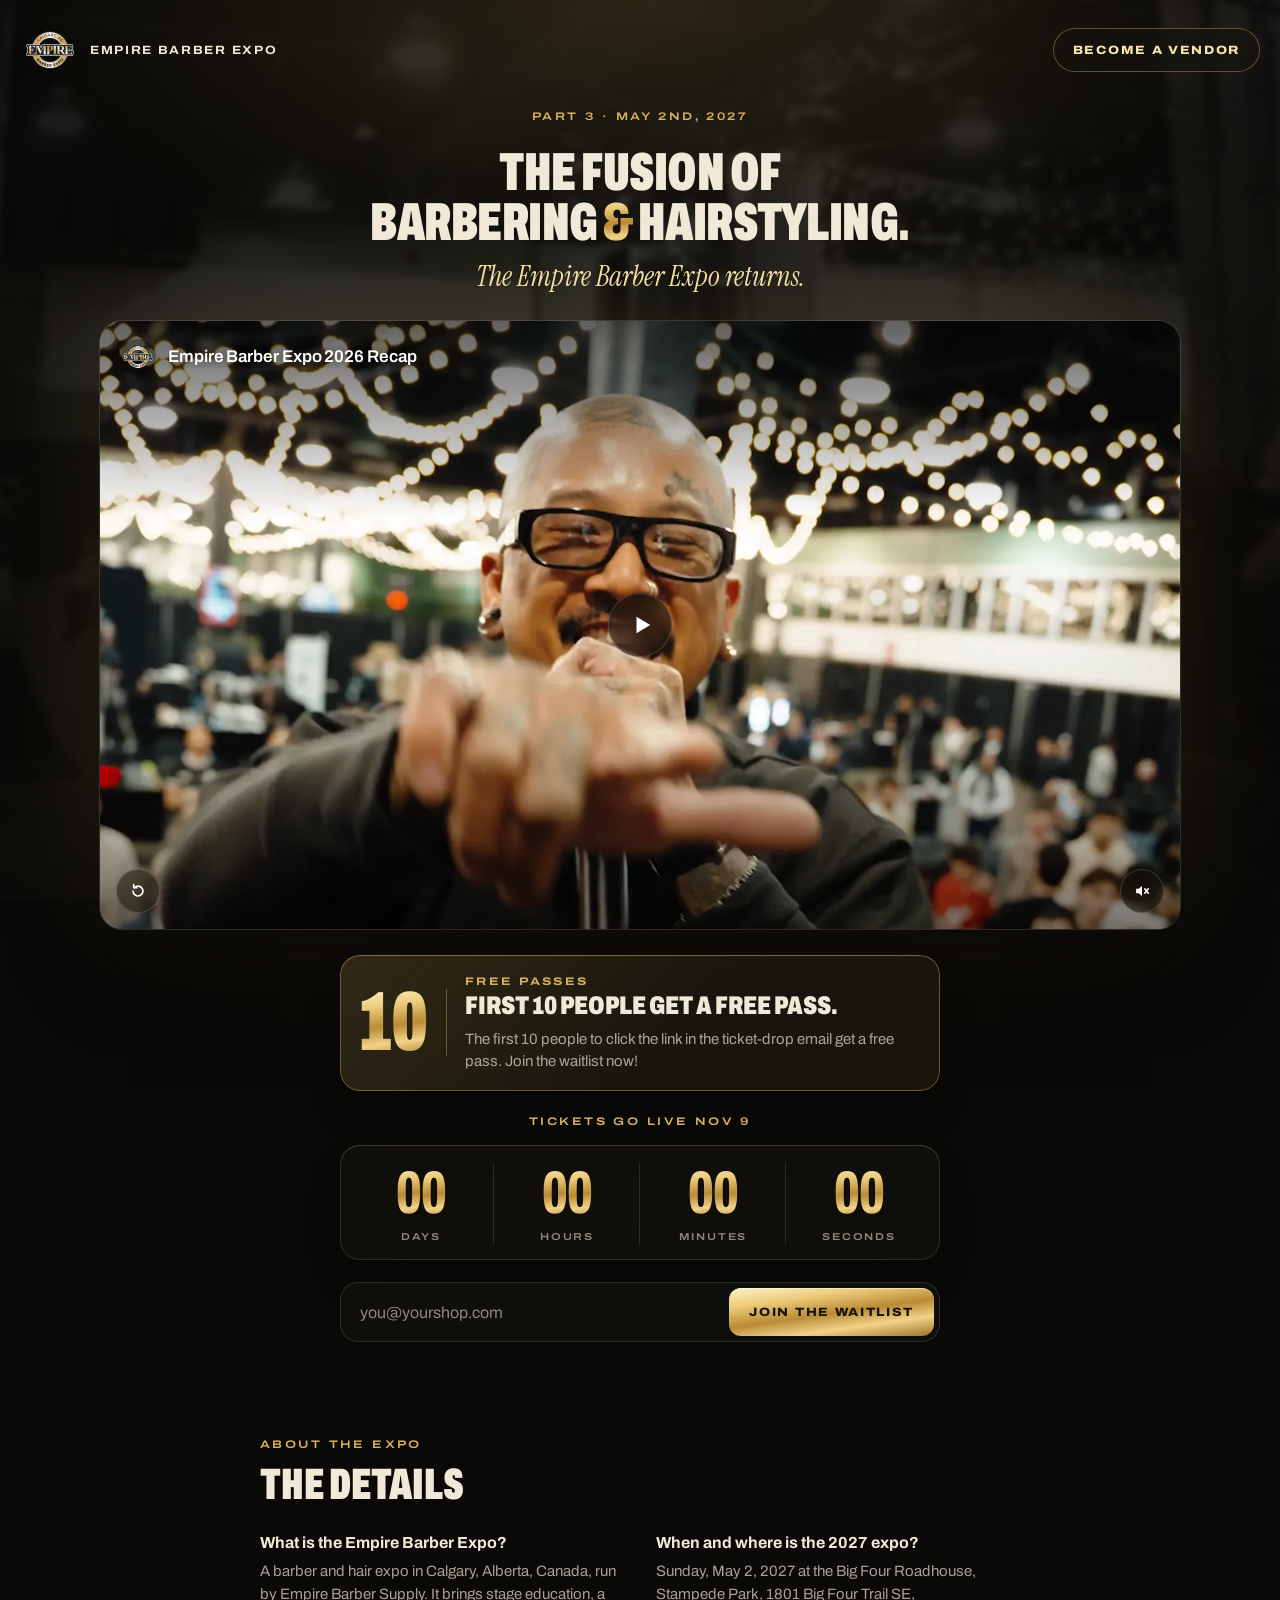
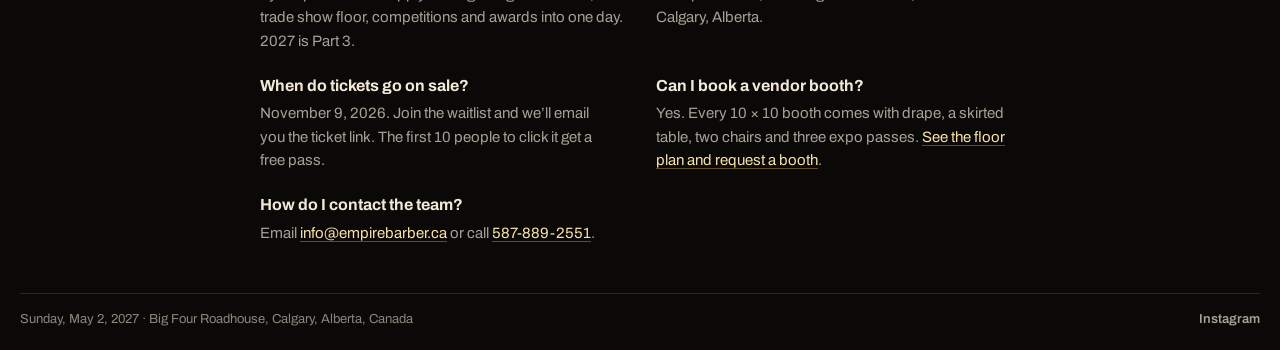
==== index.html @ 12ac71d8 "SEO: name Canada, barber and hair expo in titles, copy and schema Co-Authored-By: Claude Opus 5.5 <n" ====
<!doctype html>
<html lang="en">
<head>
  <meta charset="utf-8">
  <meta name="viewport" content="width=device-width, initial-scale=1, viewport-fit=cover">
  <title>Empire Barber Expo 2027 · Barber &amp; Hair Expo in Calgary, Canada · May 2</title>
  <meta name="description" content="A barber and hair expo in Calgary, Alberta, Canada. Part 3: The Fusion of Barbering &amp; Hairstyling. May 2, 2027 at the Big Four Roadhouse. Tickets go live Nov 9.">
  <link rel="canonical" href="https://barberexpo.ca/">
  <meta name="theme-color" content="#0a0907">
  <meta property="og:type" content="website">
  <meta property="og:site_name" content="Empire Barber Expo">
  <meta property="og:locale" content="en_CA">
  <meta property="og:url" content="https://barberexpo.ca/">
  <meta property="og:title" content="Empire Barber Expo 2027 · Calgary, Canada · Join the Waitlist">
  <meta property="og:description" content="Part 3: The Fusion of Barbering &amp; Hairstyling. May 2nd, 2027. Big Four Roadhouse, Calgary. Tickets go live Nov 9.">
  <meta property="og:image" content="https://barberexpo.ca/assets/img/share/og-expo-2027.jpg">
  <meta property="og:image:width" content="1200">
  <meta property="og:image:height" content="630">
  <meta property="og:image:alt" content="The crowd at the Empire Barber Expo 2026 in Calgary">
  <meta name="twitter:card" content="summary_large_image">
  <link rel="icon" href="favicon.ico" sizes="48x48">
  <link rel="icon" href="assets/logos/empire-badge.webp" type="image/webp">
  <link rel="apple-touch-icon" href="assets/logos/apple-touch-icon.png">

  <script type="application/ld+json">
  {
    "@context": "https://schema.org",
    "@graph": [
      {
        "@type": "Organization",
        "@id": "https://barberexpo.ca/#org",
        "name": "Empire Barber Expo",
        "url": "https://barberexpo.ca/",
        "logo": "https://barberexpo.ca/assets/logos/apple-touch-icon.png",
        "email": "info@empirebarber.ca",
        "telephone": "+1-587-889-2551",
        "sameAs": [
          "https://www.instagram.com/empirebarberexpo/",
          "https://www.showpass.com/the-empire-barber-expo-2026/",
          "https://www.showpass.com/the-empire-barber-expo-2025"
        ],
        "parentOrganization": {
          "@type": "Organization",
          "name": "Empire Barber Supply",
          "url": "https://empirebarber.ca/"
        }
      },
      {
        "@type": "WebSite",
        "@id": "https://barberexpo.ca/#website",
        "name": "Empire Barber Expo",
        "url": "https://barberexpo.ca/",
        "inLanguage": "en-CA",
        "publisher": { "@id": "https://barberexpo.ca/#org" }
      },
      {
        "@type": "ExhibitionEvent",
        "@id": "https://barberexpo.ca/#expo-2027",
        "name": "Empire Barber Expo 2027",
        "alternateName": "Empire Barber Expo Part 3: The Fusion of Barbering & Hairstyling",
        "description": "Part 3 of the Empire Barber Expo, a barber and hair expo in Calgary, Alberta, Canada with stage education, a trade show floor, competitions and awards.",
        "keywords": "barber expo, hair expo, barber show, hair show, barber trade show, Calgary, Alberta, Canada",
        "url": "https://barberexpo.ca/",
        "startDate": "2027-05-02",
        "endDate": "2027-05-02",
        "eventStatus": "https://schema.org/EventScheduled",
        "eventAttendanceMode": "https://schema.org/OfflineEventAttendanceMode",
        "image": [
          "https://barberexpo.ca/assets/img/share/og-expo-2027.jpg",
          "https://barberexpo.ca/assets/img/hero-poster.webp"
        ],
        "location": {
          "@type": "Place",
          "name": "Big Four Roadhouse, Stampede Park",
          "address": {
            "@type": "PostalAddress",
            "streetAddress": "1801 Big Four Trail SE",
            "addressLocality": "Calgary",
            "addressRegion": "AB",
            "addressCountry": "CA"
          }
        },
        "audience": { "@type": "Audience", "audienceType": "Barbers and hairstylists" },
        "organizer": { "@id": "https://barberexpo.ca/#org" },
        "offers": {
          "@type": "Offer",
          "url": "https://barberexpo.ca/",
          "availability": "https://schema.org/PreOrder",
          "validFrom": "2026-11-09T00:00:00-07:00"
        }
      },
      {
        "@type": "FAQPage",
        "@id": "https://barberexpo.ca/#faq",
        "mainEntity": [
          {
            "@type": "Question",
            "name": "What is the Empire Barber Expo?",
            "acceptedAnswer": { "@type": "Answer", "text": "A barber and hair expo in Calgary, Alberta, Canada, run by Empire Barber Supply. It brings stage education, a trade show floor, competitions and awards into one day. 2027 is Part 3." }
          },
          {
            "@type": "Question",
            "name": "When and where is the 2027 expo?",
            "acceptedAnswer": { "@type": "Answer", "text": "Sunday, May 2, 2027 at the Big Four Roadhouse, Stampede Park, 1801 Big Four Trail SE, Calgary, Alberta." }
          },
          {
            "@type": "Question",
            "name": "When do tickets go on sale?",
            "acceptedAnswer": { "@type": "Answer", "text": "November 9, 2026. Join the waitlist and we'll email you the ticket link. The first 10 people to click it get a free pass." }
          },
          {
            "@type": "Question",
            "name": "Can I book a vendor booth?",
            "acceptedAnswer": { "@type": "Answer", "text": "Yes. Every 10 × 10 booth comes with drape, a skirted table, two chairs and three expo passes. See the floor plan and request a booth at barberexpo.ca/vendors." }
          },
          {
            "@type": "Question",
            "name": "How do I contact the team?",
            "acceptedAnswer": { "@type": "Answer", "text": "Email info@empirebarber.ca or call 587-889-2551." }
          }
        ]
      }
    ]
  }
  </script>

  <link rel="preconnect" href="https://fonts.googleapis.com">
  <link rel="preconnect" href="https://fonts.gstatic.com" crossorigin>
  <link href="https://fonts.googleapis.com/css2?family=Archivo:wdth,wght@62..125,100..900&family=Instrument+Serif:ital@0;1&display=swap" rel="stylesheet">
  <link rel="preload" as="image" href="assets/img/hero-poster.webp" fetchpriority="high">
  <link rel="stylesheet" href="assets/css/waitlist.css?v=19">
</head>
<body>
  <div class="backdrop" aria-hidden="true">
    <img src="assets/img/hero-poster.webp" alt="" width="1600" height="900" fetchpriority="high">
  </div>

  <div class="page">
    <header class="brand">
      <div class="brand-mark">
        <img src="assets/logos/empire-badge.webp" alt="" width="60" height="60">
        <span translate="no">Empire Barber Expo</span>
      </div>
      <a class="nav-pill" href="vendors/">Become a Vendor</a>
    </header>

    <main class="stage">
      <p class="eyebrow" style="--i:0">Part 3 · May 2nd, 2027</p>

      <h1 class="title title-fusion" style="--i:1">
        <span>The Fusion of</span>
        <span class="title-pair">Barbering <em class="gold">&amp;</em> Hairstyling.</span>
        <span class="title-kicker">The Empire Barber Expo returns.</span>
      </h1>

      <figure class="film" style="--i:2" data-film>
        <video class="film-video" muted loop playsinline preload="metadata" poster="assets/img/mc-point.webp"
          data-src="assets/video/expo-2026-recap.mp4" width="1280" height="720"
          aria-label="Empire Barber Expo 2026 recap. Tap to pause or play."></video>

        <!-- Only visible while paused, so people know a tap resumes it -->
        <span class="film-state" aria-hidden="true"><svg width="22" height="22" viewBox="0 0 12 12"><path d="M3 1.5l7.5 4.5L3 10.5z" fill="currentColor"/></svg></span>

        <figcaption class="film-title">
          <img src="assets/logos/empire-badge.webp" alt="" width="36" height="36">
          <span translate="no">Empire Barber Expo 2026 Recap</span>
        </figcaption>

        <button class="film-btn film-restart" type="button" data-film-restart aria-label="Restart video">
          <svg width="18" height="18" viewBox="0 0 20 20" aria-hidden="true"><path d="M4.5 10a5.5 5.5 0 1 0 1.7-3.98" fill="none" stroke="currentColor" stroke-width="1.8" stroke-linecap="round"/><path d="M5.2 2.8v3.6h3.6" fill="none" stroke="currentColor" stroke-width="1.8" stroke-linecap="round" stroke-linejoin="round"/></svg>
        </button>

        <button class="film-btn film-mute" type="button" data-film-mute aria-pressed="false" aria-label="Unmute video">
          <svg class="i-muted" width="18" height="18" viewBox="0 0 20 20" aria-hidden="true"><path d="M3.5 7.5h2.8L10 4.5v11l-3.7-3H3.5z" fill="currentColor"/><path d="M13 7.5l4 5M17 7.5l-4 5" stroke="currentColor" stroke-width="1.7" stroke-linecap="round"/></svg>
          <svg class="i-sound" width="18" height="18" viewBox="0 0 20 20" aria-hidden="true"><path d="M3.5 7.5h2.8L10 4.5v11l-3.7-3H3.5z" fill="currentColor"/><path d="M13 7a4 4 0 0 1 0 6M15.2 5a7 7 0 0 1 0 10" fill="none" stroke="currentColor" stroke-width="1.7" stroke-linecap="round"/></svg>
        </button>
      </figure>

      <aside class="perk" style="--i:3" aria-label="Free pass offer">
        <span class="perk-num gold" aria-hidden="true">10</span>
        <div class="perk-body">
          <p class="perk-kicker">Free passes</p>
          <p class="perk-title">First 10 people get a free pass.</p>
          <p class="perk-text">The first 10 people to click the link in the ticket-drop email get a free pass. Join the waitlist now!</p>
        </div>
      </aside>

      <p class="cd-caption" style="--i:4">Tickets go live Nov 9</p>

      <div class="countdown" style="--i:4" data-countdown role="timer" aria-label="Countdown to the ticket drop on November 9">
        <div class="cd-unit"><span class="cd-num" data-unit="d"></span><span class="cd-label">Days</span></div>
        <div class="cd-unit"><span class="cd-num" data-unit="h"></span><span class="cd-label">Hours</span></div>
        <div class="cd-unit"><span class="cd-num" data-unit="m"></span><span class="cd-label">Minutes</span></div>
        <div class="cd-unit"><span class="cd-num" data-unit="s"></span><span class="cd-label">Seconds</span></div>
      </div>

      <div class="signup" style="--i:5" data-signup>
        <form class="field" data-form novalidate>
          <label class="sr-only" for="email">Email address</label>
          <input id="email" name="email" type="email" inputmode="email" autocomplete="email" spellcheck="false" placeholder="you@yourshop.com" required aria-describedby="form-status">
          <!-- Spam trap: hidden from people, filled in by bots -->
          <input class="trap" type="text" name="_gotcha" tabindex="-1" autocomplete="off" aria-hidden="true">
          <button class="submit" type="submit">
            <span class="submit-label">Join the Waitlist</span>
          </button>
        </form>

        <div class="done" data-done hidden>
          <span class="done-mark" aria-hidden="true">
            <svg width="18" height="18" viewBox="0 0 18 18"><path d="M4 9.5l3.2 3L14 5.5" fill="none" stroke="currentColor" stroke-width="2" stroke-linecap="round" stroke-linejoin="round"/></svg>
          </span>
          <p><strong>You’re on the list.</strong> Watch your inbox for the ticket drop.</p>
        </div>

        <p class="status" id="form-status" data-status aria-live="polite"></p>
      </div>
    </main>

    <section class="about" aria-labelledby="about-title">
      <p class="eyebrow">About the expo</p>
      <h2 class="about-title" id="about-title">The details</h2>
      <dl class="faq">
        <div>
          <dt>What is the Empire Barber Expo?</dt>
          <dd>A barber and hair expo in Calgary, Alberta, Canada, run by Empire Barber Supply. It brings stage education, a trade show floor, competitions and awards into one day. 2027 is Part 3.</dd>
        </div>
        <div>
          <dt>When and where is the 2027 expo?</dt>
          <dd><time datetime="2027-05-02">Sunday, May 2, 2027</time> at the Big Four Roadhouse, Stampede Park, 1801 Big Four Trail SE, Calgary, Alberta.</dd>
        </div>
        <div>
          <dt>When do tickets go on sale?</dt>
          <dd><time datetime="2026-11-09">November 9, 2026</time>. Join the waitlist and we’ll email you the ticket link. The first 10 people to click it get a free pass.</dd>
        </div>
        <div>
          <dt>Can I book a vendor booth?</dt>
          <dd>Yes. Every 10 × 10 booth comes with drape, a skirted table, two chairs and three expo passes. <a href="vendors/">See the floor plan and request a booth</a>.</dd>
        </div>
        <div>
          <dt>How do I contact the team?</dt>
          <dd>Email <a href="mailto:info@empirebarber.ca">info@empirebarber.ca</a> or call <a href="tel:+15878892551">587-889-2551</a>.</dd>
        </div>
      </dl>
    </section>

    <footer class="foot">
      <p><time datetime="2027-05-02">Sunday, May 2, 2027</time> · Big Four Roadhouse, Calgary, Alberta, Canada</p>
      <nav aria-label="More">
        <a href="https://www.instagram.com/empirebarberexpo/" target="_blank" rel="noopener">Instagram</a>
      </nav>
    </footer>
  </div>

  <!-- Vendor prompt: shown once, a few seconds after the page opens -->
  <div class="vpop" data-vpop hidden>
    <div class="vpop-card" role="dialog" aria-modal="true" aria-labelledby="vpop-title">
      <button class="vpop-x" type="button" data-vpop-close aria-label="Close">
        <svg width="16" height="16" viewBox="0 0 16 16" aria-hidden="true"><path d="M4 4l8 8M12 4l-8 8" stroke="currentColor" stroke-width="1.8" stroke-linecap="round"/></svg>
      </button>
      <p class="perk-kicker">Vendors &amp; brands</p>
      <p class="vpop-title" id="vpop-title">Are you a <span class="gold">vendor?</span></p>
      <p class="vpop-text">Get your brand in front of barbers and stylists on May 2nd. See the floor plan and request a booth.</p>
      <div class="vpop-actions">
        <a class="submit vpop-go" href="vendors/">Become a Vendor</a>
        <button class="vpop-skip" type="button" data-vpop-close>Not a vendor</button>
      </div>
    </div>
  </div>

  <script src="assets/js/waitlist.js?v=9" defer></script>
</body>
</html>
---- assets/css/waitlist.css ----
/* =========================================================
   Empire Barber Expo 2027 · Waitlist
   One quiet screen: still stage photo, one material card,
   one action. Same ink + gold as the main page.
   ========================================================= */

:root {
  color-scheme: dark;

  --ink: #0a0907;
  --bone: #f1e9d8;
  --mute: rgba(241, 233, 216, 0.68);
  --faint: rgba(241, 233, 216, 0.56);
  --line: rgba(241, 233, 216, 0.14);
  --line-gold: rgba(217, 178, 94, 0.4);
  --gold: #d9b25e;
  --gold-hi: #f8e3a8;
  --gold-metal: linear-gradient(172deg, #fff2c9 0%, #eccb7a 26%, #b98b35 52%, #f1d389 74%, #9a7228 100%);
  --material: rgba(22, 19, 14, 0.58);
  --danger: #ff8a7a;

  --ease-out: cubic-bezier(0.23, 1, 0.32, 1);

  --sans: "Archivo", system-ui, -apple-system, "Segoe UI", sans-serif;
  --serif: "Instrument Serif", Georgia, "Times New Roman", serif;
}

*, *::before, *::after { box-sizing: border-box; }

html { background: var(--ink); -webkit-text-size-adjust: 100%; }

body {
  margin: 0;
  min-height: 100svh;
  background: var(--ink);
  color: var(--bone);
  font-family: var(--sans);
  font-size: 1rem;
  line-height: 1.5;
  -webkit-font-smoothing: antialiased;
}

[hidden] { display: none !important; } /* .field and .done set display, which would otherwise beat the hidden attribute */
img { display: block; max-width: 100%; height: auto; }
a { color: inherit; text-decoration: none; }
p, h1 { margin: 0; }
a, button { touch-action: manipulation; -webkit-tap-highlight-color: transparent; }
:focus-visible { outline: 2px solid var(--gold); outline-offset: 3px; }
::selection { background: var(--gold); color: var(--ink); }

.sr-only {
  position: absolute;
  width: 1px;
  height: 1px;
  margin: -1px;
  overflow: hidden;
  clip: rect(0 0 0 0);
  white-space: nowrap;
  border: 0;
}

/* ---------- Backdrop: a still, dimmed stage. No motion behind the content. ---------- */

/* z-index 0 (not -1): a negative layer would sit under body's own background and vanish */
.backdrop {
  position: fixed;
  inset: 0;
  z-index: 0;
  overflow: hidden;
}
.backdrop img {
  width: 100%;
  height: 100%;
  object-fit: cover;
  filter: blur(3px) saturate(0.7) brightness(0.38);
  transform: scale(1.06);
}
.backdrop::after {
  content: "";
  position: absolute;
  inset: 0;
  background:
    radial-gradient(ellipse 70% 45% at 50% 0%, rgba(217, 178, 94, 0.16), transparent 70%),
    radial-gradient(ellipse 90% 70% at 50% 55%, transparent 0%, rgba(10, 9, 7, 0.7) 75%),
    linear-gradient(180deg, rgba(10, 9, 7, 0.2), rgba(10, 9, 7, 0.85));
}

/* ---------- Page frame ---------- */

.page {
  position: relative;
  z-index: 1;
  min-height: 100svh;
  display: grid;
  grid-template-rows: auto 1fr auto;
  padding:
    max(20px, env(safe-area-inset-top))
    max(20px, env(safe-area-inset-right))
    max(20px, env(safe-area-inset-bottom))
    max(20px, env(safe-area-inset-left));
}

.brand-mark {
  display: inline-flex;
  align-items: center;
  gap: 10px;
  font-size: 0.75rem;
  font-weight: 700;
  font-stretch: 112%;
  letter-spacing: 0.14em;
  text-transform: uppercase;
}
.brand img { width: 60px; height: 60px; object-fit: contain; }
.brand {
  display: flex;
  align-items: center;
  justify-content: space-between;
  gap: 16px;
}

/* Header link to the other page: a quiet gold-edged pill */
.nav-pill {
  display: inline-flex;
  align-items: center;
  height: 44px;
  padding: 0 20px;
  border-radius: 999px;
  background: var(--material);
  -webkit-backdrop-filter: blur(20px) saturate(140%);
  backdrop-filter: blur(20px) saturate(140%);
  box-shadow: inset 0 0 0 1px var(--line-gold);
  color: var(--gold-hi);
  font-size: 0.75rem;
  font-weight: 800;
  font-stretch: 115%;
  letter-spacing: 0.14em;
  text-transform: uppercase;
  white-space: nowrap;
  transition: transform 160ms var(--ease-out), background-color 200ms ease, color 200ms ease;
}
.nav-pill:active { transform: scale(0.97); transition-duration: 80ms; }
@media (hover: hover) and (pointer: fine) {
  .nav-pill:hover { background: rgba(217, 178, 94, 0.16); color: #fff; }
}

/* ---------- Stage ---------- */

.stage {
  display: flex;
  flex-direction: column;
  align-items: center;
  justify-content: center;
  gap: 22px;
  width: 100%;
  max-width: 600px;
  margin: 0 auto;
  padding-block: 28px;
  text-align: center;
}

/* One entrance, once. Rises a few pixels and fades; nothing loops. */
.stage > * {
  animation: rise 700ms var(--ease-out) both;
  animation-delay: calc(var(--i, 0) * 70ms + 80ms);
}
@keyframes rise {
  from { opacity: 0; transform: translateY(10px); }
}

.eyebrow {
  font-size: 0.6875rem;
  font-weight: 600;
  font-stretch: 125%;
  letter-spacing: 0.22em; /* small caps want open tracking */
  text-transform: uppercase;
  color: var(--gold);
}

.title {
  display: flex;
  flex-direction: column;
  align-items: center;
  font-weight: 900;
  font-stretch: 62%;
  font-size: clamp(4.5rem, 19vw, 8.25rem);
  line-height: 0.86;       /* large type: tight leading */
  letter-spacing: -0.01em; /* and slightly negative tracking */
  text-transform: uppercase;
  text-wrap: balance;
}
.title em { font-style: normal; }
.gold {
  background: var(--gold-metal);
  -webkit-background-clip: text;
  background-clip: text;
  color: transparent;
}
/* Both lines share one size, set so "Barbering & Hairstyling." fits the column */
.title-fusion {
  font-size: clamp(1.5rem, 8.7vw, 3.35rem);
  line-height: 0.95;
}
.title-fusion .title-pair { white-space: nowrap; }
.title-fusion .title-kicker {
  margin-top: 0.5em;
  font-size: clamp(1.15rem, 4.6vw, 1.75rem);
}

/* Free-pass offer: the page's one loud call-out */
.perk {
  display: flex;
  align-items: center;
  gap: 18px;
  width: 100%;
  padding: 18px 20px;
  border-radius: 20px;
  text-align: left;
  background:
    linear-gradient(135deg, rgba(217, 178, 94, 0.16), rgba(217, 178, 94, 0.04) 60%),
    var(--material);
  -webkit-backdrop-filter: blur(20px) saturate(140%);
  backdrop-filter: blur(20px) saturate(140%);
  box-shadow: inset 0 1px 0 rgba(255, 240, 200, 0.12), inset 0 0 0 1px var(--line-gold), 0 20px 50px -24px rgba(0, 0, 0, 0.9);
}
.perk-num {
  flex: none;
  font-weight: 900;
  font-stretch: 62%;
  font-size: 5.25rem;
  line-height: 0.8;
  padding-right: 18px;
  border-right: 1px solid var(--line-gold);
}
.perk-kicker {
  font-size: 0.6875rem;
  font-weight: 700;
  font-stretch: 125%;
  letter-spacing: 0.22em;
  text-transform: uppercase;
  color: var(--gold);
}
.perk-title {
  margin-top: 4px;
  font-weight: 900;
  font-stretch: 75%;
  font-size: 1.6rem;
  line-height: 1.05;
  text-transform: uppercase;
  color: var(--bone);
  text-wrap: balance;
}
.perk-text {
  margin-top: 8px;
  font-size: 0.9375rem;
  line-height: 1.5;
  color: var(--mute);
  text-wrap: pretty;
}
@media (max-width: 480px) {
  .perk { gap: 14px; padding: 16px; }
  .perk-num { font-size: 3.9rem; padding-right: 14px; }
  .perk-title { font-size: 1.3rem; }
  .perk-text { font-size: 0.875rem; }
}
.cd-caption {
  font-size: 0.6875rem;
  font-weight: 600;
  font-stretch: 125%;
  letter-spacing: 0.22em;
  text-transform: uppercase;
  color: var(--gold);
  margin-bottom: -6px;
}

.title-kicker {
  margin-top: 0.1em;
  font-family: var(--serif);
  font-style: italic;
  font-weight: 400;
  font-stretch: 100%;
  font-size: 0.3em;
  line-height: 1.1;
  letter-spacing: 0;
  text-transform: none;
  color: var(--gold-hi);
}

.lede {
  max-width: 40ch;
  font-size: 1.0625rem;
  line-height: 1.55;
  color: var(--mute);
  text-wrap: pretty;
}

/* ---------- Countdown: a single material surface ---------- */

.countdown {
  display: grid;
  grid-template-columns: repeat(4, 1fr);
  width: 100%;
  padding: 18px 8px 16px;
  border-radius: 20px;
  background: var(--material);
  -webkit-backdrop-filter: blur(20px) saturate(140%);
  backdrop-filter: blur(20px) saturate(140%);
  box-shadow: inset 0 1px 0 rgba(255, 240, 200, 0.08), inset 0 0 0 1px var(--line), 0 20px 50px -24px rgba(0, 0, 0, 0.9);
}
.cd-unit {
  display: flex;
  flex-direction: column;
  align-items: center;
  gap: 6px;
  min-width: 0;
}
.cd-unit + .cd-unit { box-shadow: -1px 0 0 var(--line); }
.cd-num {
  display: flex;
  font-weight: 800;
  font-stretch: 62%;
  font-size: clamp(2.5rem, 10vw, 3.75rem);
  line-height: 1;
  letter-spacing: -0.01em;
  font-variant-numeric: tabular-nums;
}
.digit {
  position: relative;
  display: inline-block;
  overflow: hidden;
}
.digit > span {
  display: block;
  background: var(--gold-metal);
  -webkit-background-clip: text;
  background-clip: text;
  color: transparent;
}
.digit > span:not(:last-child) { position: absolute; inset: 0; }
.cd-label {
  font-size: 0.625rem;
  font-weight: 600;
  font-stretch: 120%;
  letter-spacing: 0.18em;
  text-transform: uppercase;
  color: var(--faint);
}

/* ---------- Sign-up ---------- */

.signup { width: 100%; }

.field {
  display: flex;
  gap: 6px;
  padding: 6px;
  border-radius: 18px;
  background: var(--material);
  -webkit-backdrop-filter: blur(20px) saturate(140%);
  backdrop-filter: blur(20px) saturate(140%);
  box-shadow: inset 0 0 0 1px var(--line);
  transition: box-shadow 200ms ease;
}
.field:focus-within { box-shadow: inset 0 0 0 1px var(--line-gold), 0 0 0 4px rgba(217, 178, 94, 0.12); }
.field.is-invalid { box-shadow: inset 0 0 0 1px rgba(255, 138, 122, 0.6); }

.field input[type="email"] {
  flex: 1;
  min-width: 0;
  height: 48px;
  padding: 0 14px;
  border: 0;
  border-radius: 12px;
  background: transparent;
  color: var(--bone);
  font: inherit;
  font-size: 1rem; /* 16px stops iOS from zooming on focus */
}
.field input[type="email"]::placeholder { color: var(--faint); }
.field input[type="email"]:focus { outline: none; } /* the field ring above replaces it */

.trap { position: absolute; left: -9999px; width: 1px; height: 1px; opacity: 0; }

.submit {
  flex: none;
  height: 48px;
  padding: 0 20px;
  border: 0;
  border-radius: 12px;
  background: var(--gold-metal);
  color: #1b1307;
  font: inherit;
  font-size: 0.75rem;
  font-weight: 800;
  font-stretch: 115%;
  letter-spacing: 0.14em;
  text-transform: uppercase;
  white-space: nowrap;
  cursor: pointer;
  box-shadow: inset 0 1px 0 rgba(255, 255, 255, 0.5);
  /* Press feedback is instant on pointer-down; release eases back */
  transition: transform 160ms var(--ease-out), filter 200ms ease, opacity 200ms ease;
}
.submit:active { transform: scale(0.97); transition-duration: 80ms; }
.submit:focus-visible { outline-offset: -4px; outline-color: #1b1307; }
.submit[aria-busy="true"] { opacity: 0.7; cursor: progress; }
@media (hover: hover) and (pointer: fine) {
  .submit:hover { filter: brightness(1.08); }
}

.done {
  display: flex;
  align-items: center;
  justify-content: center;
  gap: 12px;
  min-height: 60px;
  padding: 12px 18px;
  border-radius: 18px;
  background: var(--material);
  -webkit-backdrop-filter: blur(20px);
  backdrop-filter: blur(20px);
  box-shadow: inset 0 0 0 1px var(--line-gold);
  text-align: left;
  color: var(--mute);
  animation: materialize 420ms var(--ease-out) both;
}
.done strong { color: var(--bone); font-weight: 700; }
.done-mark {
  flex: none;
  display: grid;
  place-items: center;
  width: 30px;
  height: 30px;
  border-radius: 50%;
  background: var(--gold-metal);
  color: #1b1307;
}
@keyframes materialize {
  from { opacity: 0; transform: scale(0.97); filter: blur(4px); }
}

.status {
  min-height: 1.25em;
  margin-top: 8px;
  font-size: 0.875rem;
  color: var(--mute);
}
.status.is-error { color: var(--danger); }
.status a { color: var(--gold); text-decoration: underline; text-underline-offset: 3px; }

/* ---------- Recap film: the page's main asset ----------
   Wider than the text column. Plays the recap muted on a loop; a title
   sits top-left like a video player, restart bottom-left, sound bottom-right. */

.film {
  position: relative;
  width: min(1080px, calc(100vw - 40px), calc(70svh * 16 / 9));
  aspect-ratio: 16 / 9;
  max-width: none;
  margin: 6px 0 4px;
  overflow: hidden;
  border-radius: 22px;
  background: #000;
  box-shadow: 0 0 0 1px var(--line), 0 40px 100px -30px rgba(0, 0, 0, 0.95), 0 0 120px -40px rgba(217, 178, 94, 0.35);
}
.film-video {
  display: block;
  width: 100%;
  height: 100%;
  object-fit: cover;
  background: #000;
  cursor: pointer;
}
.film-video:focus { outline: none; }
.film:has(.film-video:focus-visible) { box-shadow: 0 0 0 2px var(--gold-hi), 0 40px 100px -30px rgba(0, 0, 0, 0.95); }

/* Soft scrims only where text and controls sit, top and bottom edges */
.film::before,
.film::after {
  content: "";
  position: absolute;
  left: 0;
  right: 0;
  height: 32%;
  pointer-events: none;
}
.film::before { top: 0; background: linear-gradient(180deg, rgba(0, 0, 0, 0.62), transparent); }
.film::after { bottom: 0; background: linear-gradient(0deg, rgba(0, 0, 0, 0.5), transparent); }

.film-title {
  position: absolute;
  top: 18px;
  left: 20px;
  right: 20px;
  z-index: 1;
  display: flex;
  align-items: center;
  gap: 12px;
  text-align: left;
  pointer-events: none;
}
.film-title img {
  flex: none;
  width: 36px;
  height: 36px;
  border-radius: 50%;
  object-fit: contain;
  background: rgba(0, 0, 0, 0.35);
}
.film-title span {
  min-width: 0;
  font-size: 1.0625rem;
  font-weight: 600;
  line-height: 1.25;
  letter-spacing: -0.005em;
  color: #fff;
  text-shadow: 0 1px 8px rgba(0, 0, 0, 0.55);
  overflow: hidden;
  text-overflow: ellipsis;
  white-space: nowrap;
}

.film-btn {
  position: absolute;
  bottom: 16px;
  z-index: 1;
  display: grid;
  place-items: center;
  width: 44px;
  height: 44px;
  padding: 0;
  border: 0;
  border-radius: 50%;
  color: #fff;
  background: rgba(20, 17, 12, 0.48);
  -webkit-backdrop-filter: blur(14px) saturate(140%);
  backdrop-filter: blur(14px) saturate(140%);
  box-shadow: inset 0 0 0 1px rgba(255, 255, 255, 0.16);
  cursor: pointer;
  transition: transform 160ms var(--ease-out), background-color 200ms ease;
}
.film-btn:active { transform: scale(0.92); transition-duration: 80ms; }
.film-btn:focus-visible { outline: 2px solid var(--gold-hi); outline-offset: 3px; }
@media (hover: hover) and (pointer: fine) {
  .film-btn:hover { background: rgba(20, 17, 12, 0.7); }
}
.film-restart { left: 16px; }
.film-mute { right: 16px; }
.film-mute .i-sound { display: none; }
.film-mute[aria-pressed="true"] .i-sound { display: block; }
.film-mute[aria-pressed="true"] .i-muted { display: none; }

.film-state {
  position: absolute;
  inset: 0;
  margin: auto;
  z-index: 1;
  display: grid;
  place-items: center;
  width: 64px;
  height: 64px;
  padding-left: 3px;
  border-radius: 50%;
  color: #fff;
  background: rgba(20, 17, 12, 0.5);
  -webkit-backdrop-filter: blur(14px);
  backdrop-filter: blur(14px);
  box-shadow: inset 0 0 0 1px rgba(255, 255, 255, 0.16);
  pointer-events: none;
  opacity: 0;
  transform: scale(0.9);
  transition: opacity 200ms ease, transform 260ms var(--ease-out);
}
.film.is-paused .film-state { opacity: 1; transform: none; }

/* ---------- About: the plain facts, below the fold ---------- */

.about {
  display: flex;
  flex-direction: column;
  gap: 12px;
  width: 100%;
  max-width: 760px;
  margin: 0 auto;
  padding-block: 40px 48px;
}
.about-title {
  margin: 0;
  font-weight: 900;
  font-stretch: 62%;
  font-size: clamp(2rem, 7vw, 2.75rem);
  line-height: 0.95;
  text-transform: uppercase;
}
.faq {
  display: grid;
  grid-template-columns: repeat(2, 1fr);
  gap: 22px 32px;
  margin: 14px 0 0;
}
.faq dt {
  font-weight: 700;
  font-size: 1rem;
  line-height: 1.35;
}
.faq dd {
  margin: 6px 0 0;
  font-size: 0.9375rem;
  line-height: 1.55;
  color: var(--mute);
  text-wrap: pretty;
}
.faq a {
  color: var(--gold-hi);
  text-decoration: underline;
  text-decoration-color: var(--line-gold);
  text-underline-offset: 3px;
}
@media (max-width: 640px) {
  .faq { grid-template-columns: 1fr; gap: 20px; }
}

/* ---------- Footer ---------- */

.foot {
  display: flex;
  flex-wrap: wrap;
  align-items: center;
  justify-content: space-between;
  gap: 10px 24px;
  padding-top: 16px;
  border-top: 1px solid var(--line);
  font-size: 0.8125rem;
  color: var(--faint);
}
.foot nav { display: flex; gap: 20px; }
.foot a {
  font-weight: 600;
  color: var(--mute);
  transition: color 200ms ease;
}
@media (hover: hover) and (pointer: fine) {
  .foot a:hover { color: var(--gold); }
}

/* ---------- Vendor prompt: one small card over a dimmed page ---------- */

.vpop {
  position: fixed;
  inset: 0;
  z-index: 10;
  display: grid;
  place-items: center;
  padding: 20px;
  background: rgba(10, 9, 7, 0.6);
  -webkit-backdrop-filter: blur(6px);
  backdrop-filter: blur(6px);
  animation: fade-in 260ms ease both;
}
.vpop-card {
  position: relative;
  width: 100%;
  max-width: 420px;
  padding: 28px 26px 24px;
  border-radius: 22px;
  text-align: center;
  background:
    linear-gradient(135deg, rgba(217, 178, 94, 0.16), rgba(217, 178, 94, 0.04) 60%),
    #16130e;
  box-shadow: inset 0 1px 0 rgba(255, 240, 200, 0.12), inset 0 0 0 1px var(--line-gold), 0 40px 100px -30px rgba(0, 0, 0, 0.95);
  animation: materialize 420ms var(--ease-out) both;
}
.vpop-title {
  margin-top: 8px;
  font-weight: 900;
  font-stretch: 62%;
  font-size: 3rem;
  line-height: 0.95;
  text-transform: uppercase;
}
.vpop-text { margin-top: 12px; font-size: 0.9375rem; color: var(--mute); text-wrap: pretty; }
.vpop-actions { display: flex; flex-direction: column; gap: 8px; margin-top: 20px; }
.vpop-go { display: grid; place-items: center; height: 52px; }
.vpop-skip {
  height: 44px;
  border: 0;
  background: none;
  color: var(--faint);
  font: inherit;
  font-size: 0.875rem;
  font-weight: 600;
  cursor: pointer;
}
.vpop-x {
  position: absolute;
  top: 12px;
  right: 12px;
  display: grid;
  place-items: center;
  width: 36px;
  height: 36px;
  border: 0;
  border-radius: 50%;
  background: rgba(241, 233, 216, 0.08);
  color: var(--mute);
  cursor: pointer;
}
@media (hover: hover) and (pointer: fine) {
  .vpop-skip:hover, .vpop-x:hover { color: var(--bone); }
}
@keyframes fade-in { from { opacity: 0; } }

/* ---------- Narrow screens ---------- */

@media (max-width: 480px) {
  /* Logo only, with the header pill opposite; the name stays for screen readers */
  .nav-pill { height: 40px; padding: 0 16px; font-size: 0.6875rem; }
  .brand-mark span {
    position: absolute;
    width: 1px; height: 1px;
    overflow: hidden;
    clip-path: inset(50%);
    white-space: nowrap;
  }
  .stage { gap: 22px; padding-block: 32px; }
  .film { border-radius: 16px; }
  .film-title { top: 12px; left: 12px; right: 12px; gap: 9px; }
  .film-title img { width: 28px; height: 28px; }
  .film-title span { font-size: 0.875rem; }
  .film-btn { bottom: 10px; width: 40px; height: 40px; }
  .film-restart { left: 10px; }
  .film-mute { right: 10px; }
  /* Stacked: flex: 1 would turn into a 0 basis on the column axis and squash
     the input to text height, so give it a fixed height and its own surface */
  .field { flex-direction: column; gap: 8px; padding: 8px; }
  .field input[type="email"] {
    flex: none;
    width: 100%;
    height: 54px;
    padding: 0 16px;
    background: rgba(241, 233, 216, 0.06);
    box-shadow: inset 0 0 0 1px var(--line);
    font-size: 1.0625rem;
  }
  .submit { width: 100%; height: 54px; font-size: 0.8125rem; }
  .cd-label { letter-spacing: 0.12em; }
  .foot { justify-content: center; text-align: center; }
}

/* ---------- Accessibility preferences ---------- */

@media (prefers-reduced-motion: reduce) {
  .stage > * { animation: fade 300ms ease both; animation-delay: 0ms; }
  .done { animation: fade 200ms ease both; }

  @keyframes fade { from { opacity: 0; } }
}

@media (prefers-reduced-transparency: reduce) {
  .countdown, .field, .done, .film-btn, .film-state {
    background: #17140f;
    -webkit-backdrop-filter: none;
    backdrop-filter: none;
  }
}

@media (prefers-contrast: more) {
  :root { --line: rgba(241, 233, 216, 0.5); --faint: rgba(241, 233, 216, 0.8); }
}
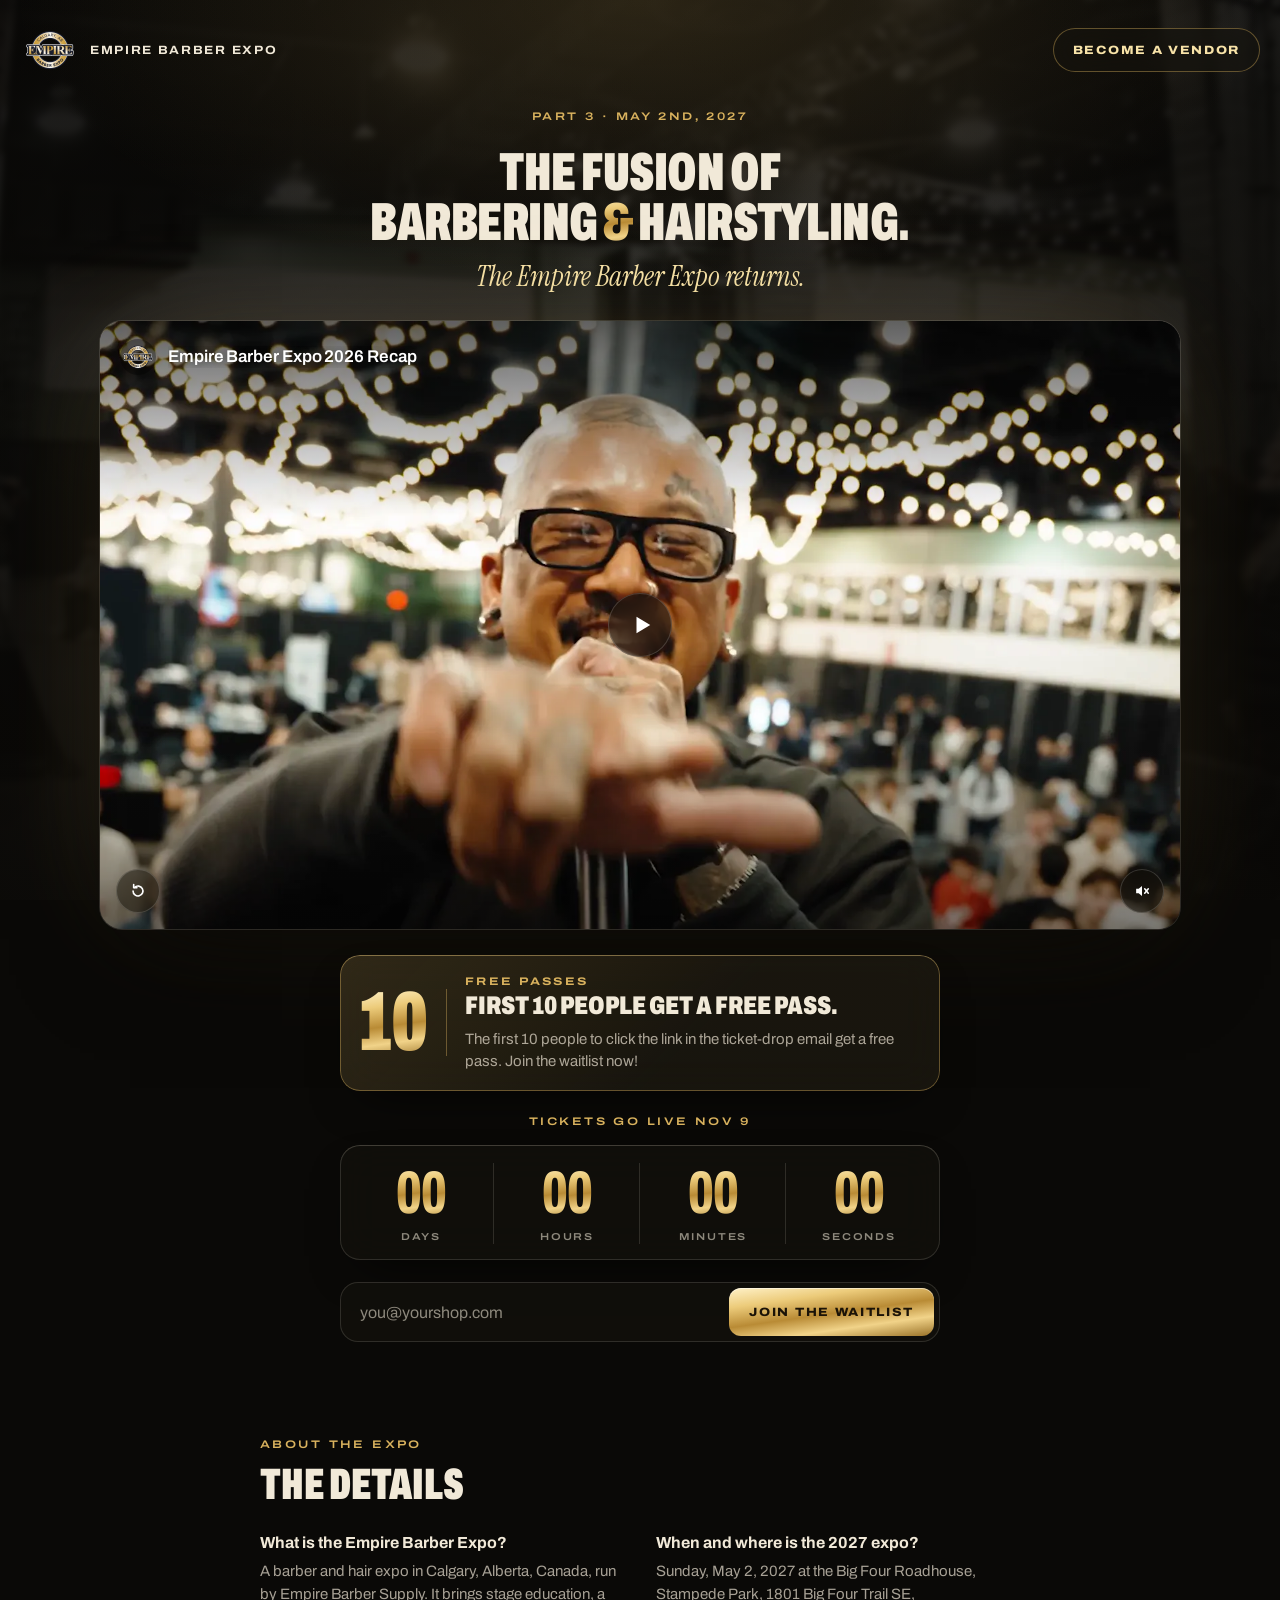
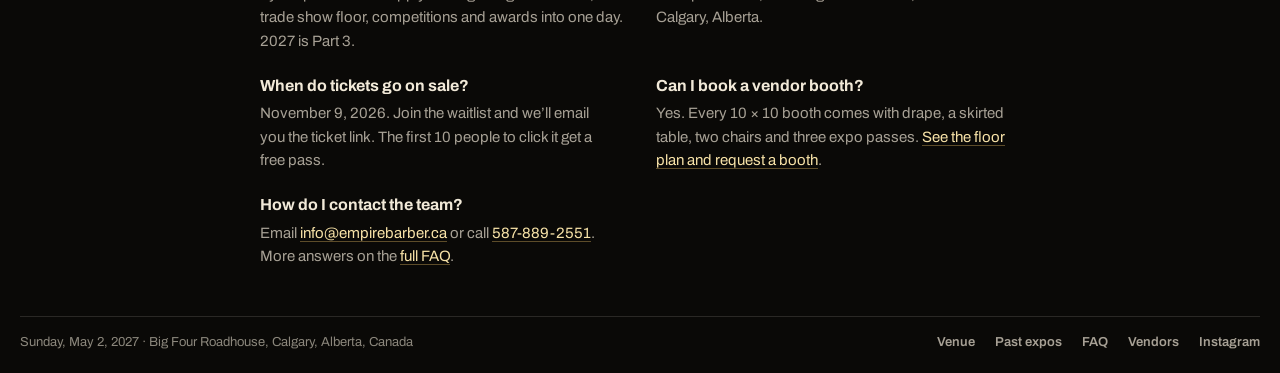
==== commit a9341069: "Add venue, past expos and FAQ pages; link from footers, sitemap and llms.txt Co-Authored-By: Claude " ====
--- a/index.html
+++ b/index.html
@@ -238,7 +238,7 @@
         </div>
         <div>
           <dt>How do I contact the team?</dt>
-          <dd>Email <a href="mailto:info@empirebarber.ca">info@empirebarber.ca</a> or call <a href="tel:+15878892551">587-889-2551</a>.</dd>
+          <dd>Email <a href="mailto:info@empirebarber.ca">info@empirebarber.ca</a> or call <a href="tel:+15878892551">587-889-2551</a>. More answers on the <a href="faq/">full FAQ</a>.</dd>
         </div>
       </dl>
     </section>
@@ -246,6 +246,10 @@
     <footer class="foot">
       <p><time datetime="2027-05-02">Sunday, May 2, 2027</time> · Big Four Roadhouse, Calgary, Alberta, Canada</p>
       <nav aria-label="More">
+        <a href="venue/">Venue</a>
+        <a href="past-expos/">Past expos</a>
+        <a href="faq/">FAQ</a>
+        <a href="vendors/">Vendors</a>
         <a href="https://www.instagram.com/empirebarberexpo/" target="_blank" rel="noopener">Instagram</a>
       </nav>
     </footer>
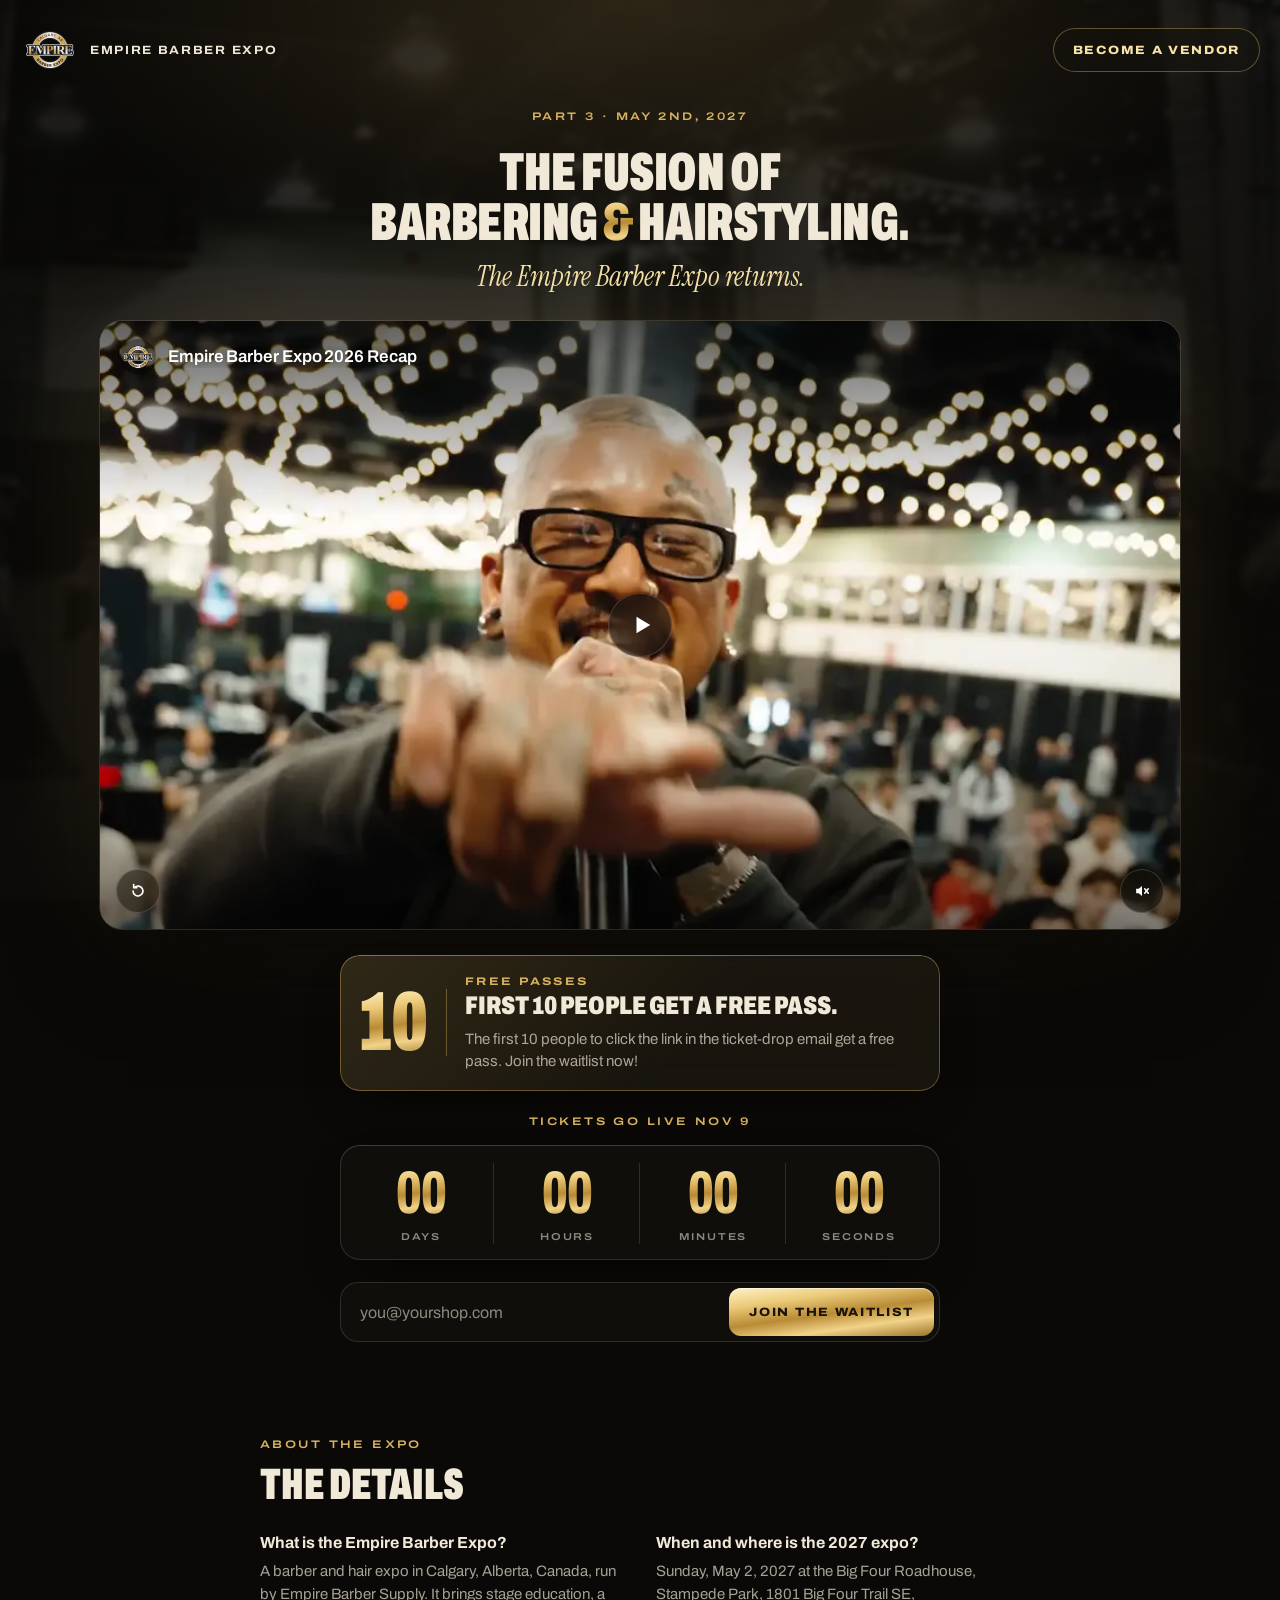
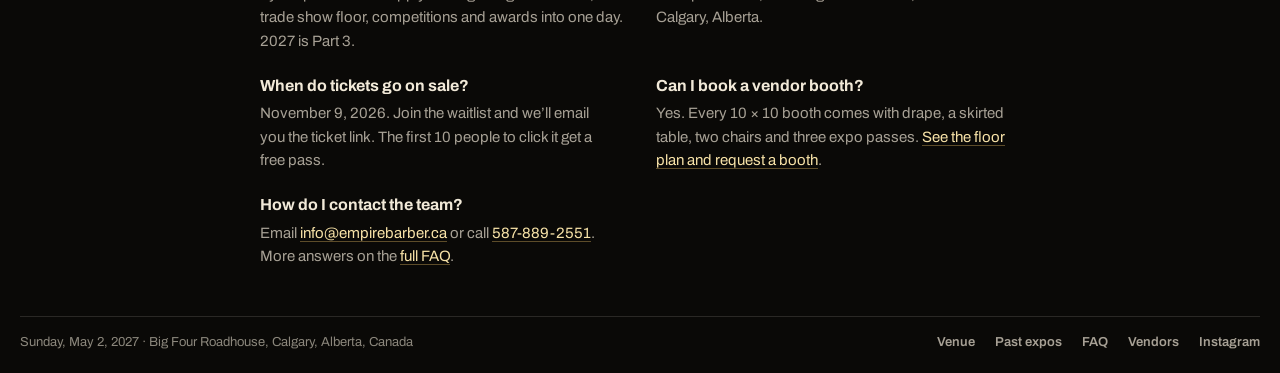
==== commit f7732aac: "Performance: non-blocking fonts, responsive hero and poster images, preload logo, defer reflow Co-Au" ====
--- a/index.html
+++ b/index.html
@@ -18,6 +18,9 @@
   <meta property="og:image:height" content="630">
   <meta property="og:image:alt" content="The crowd at the Empire Barber Expo 2026 in Calgary">
   <meta name="twitter:card" content="summary_large_image">
+  <meta name="twitter:title" content="Empire Barber Expo 2027 · Calgary, Canada · Join the Waitlist">
+  <meta name="twitter:description" content="Part 3: The Fusion of Barbering &amp; Hairstyling. May 2nd, 2027. Big Four Roadhouse, Calgary. Tickets go live Nov 9.">
+  <meta name="twitter:image" content="https://barberexpo.ca/assets/img/share/og-expo-2027.jpg">
   <link rel="icon" href="favicon.ico" sizes="48x48">
   <link rel="icon" href="assets/logos/empire-badge.webp" type="image/webp">
   <link rel="apple-touch-icon" href="assets/logos/apple-touch-icon.png">
@@ -90,6 +93,41 @@
         }
       },
       {
+        "@type": "ExhibitionEvent",
+        "@id": "https://barberexpo.ca/#expo-2026",
+        "name": "Empire Barber Expo 2026 (Part 2)",
+        "description": "Part 2 of the Empire Barber Expo, a barber and hair expo in Calgary, Alberta, Canada, with 45 vendors on the floor.",
+        "url": "https://barberexpo.ca/past-expos/",
+        "startDate": "2026-04-12",
+        "endDate": "2026-04-12",
+        "eventStatus": "https://schema.org/EventScheduled",
+        "eventAttendanceMode": "https://schema.org/OfflineEventAttendanceMode",
+        "image": "https://barberexpo.ca/assets/img/share/og-expo-2027.jpg",
+        "location": {
+          "@type": "Place",
+          "name": "Big Four Roadhouse, Stampede Park",
+          "address": { "@type": "PostalAddress", "streetAddress": "1801 Big Four Trail SE", "addressLocality": "Calgary", "addressRegion": "AB", "addressCountry": "CA" }
+        },
+        "organizer": { "@id": "https://barberexpo.ca/#org" }
+      },
+      {
+        "@type": "ExhibitionEvent",
+        "@id": "https://barberexpo.ca/#expo-2025",
+        "name": "Empire Barber Expo 2025",
+        "description": "The Empire Barber Expo in Calgary, Alberta, Canada, a barber and hair expo with education, a trade show and competitions.",
+        "url": "https://barberexpo.ca/past-expos/",
+        "startDate": "2025-04-13",
+        "endDate": "2025-04-13",
+        "eventStatus": "https://schema.org/EventScheduled",
+        "eventAttendanceMode": "https://schema.org/OfflineEventAttendanceMode",
+        "location": {
+          "@type": "Place",
+          "name": "Big Four Roadhouse, Stampede Park",
+          "address": { "@type": "PostalAddress", "streetAddress": "1801 Big Four Trail SE", "addressLocality": "Calgary", "addressRegion": "AB", "addressCountry": "CA" }
+        },
+        "organizer": { "@id": "https://barberexpo.ca/#org" }
+      },
+      {
         "@type": "FAQPage",
         "@id": "https://barberexpo.ca/#faq",
         "mainEntity": [
@@ -126,13 +164,15 @@
 
   <link rel="preconnect" href="https://fonts.googleapis.com">
   <link rel="preconnect" href="https://fonts.gstatic.com" crossorigin>
-  <link href="https://fonts.googleapis.com/css2?family=Archivo:wdth,wght@62..125,100..900&family=Instrument+Serif:ital@0;1&display=swap" rel="stylesheet">
-  <link rel="preload" as="image" href="assets/img/hero-poster.webp" fetchpriority="high">
+  <link rel="preload" as="style" href="https://fonts.googleapis.com/css2?family=Archivo:wdth,wght@62..125,100..900&family=Instrument+Serif:ital@0;1&display=swap" onload="this.onload=null;this.rel='stylesheet'">
+  <noscript><link rel="stylesheet" href="https://fonts.googleapis.com/css2?family=Archivo:wdth,wght@62..125,100..900&family=Instrument+Serif:ital@0;1&display=swap"></noscript>
+  <link rel="preload" as="image" href="assets/img/hero-poster-800.webp" imagesrcset="assets/img/hero-poster-800.webp 800w, assets/img/hero-poster.webp 1600w" imagesizes="100vw" fetchpriority="high">
+  <link rel="preload" as="image" href="assets/logos/empire-badge.webp">
   <link rel="stylesheet" href="assets/css/waitlist.css?v=19">
 </head>
 <body>
   <div class="backdrop" aria-hidden="true">
-    <img src="assets/img/hero-poster.webp" alt="" width="1600" height="900" fetchpriority="high">
+    <img src="assets/img/hero-poster-800.webp" srcset="assets/img/hero-poster-800.webp 800w, assets/img/hero-poster.webp 1600w" sizes="100vw" alt="" width="1600" height="900" fetchpriority="high">
   </div>
 
   <div class="page">
@@ -154,7 +194,7 @@
       </h1>
 
       <figure class="film" style="--i:2" data-film>
-        <video class="film-video" muted loop playsinline preload="metadata" poster="assets/img/mc-point.webp"
+        <video class="film-video" muted loop playsinline preload="metadata" poster="assets/img/mc-point-960.webp"
           data-src="assets/video/expo-2026-recap.mp4" width="1280" height="720"
           aria-label="Empire Barber Expo 2026 recap. Tap to pause or play."></video>
 
@@ -271,6 +311,6 @@
     </div>
   </div>
 
-  <script src="assets/js/waitlist.js?v=9" defer></script>
+  <script src="assets/js/waitlist.js?v=10" defer></script>
 </body>
 </html>
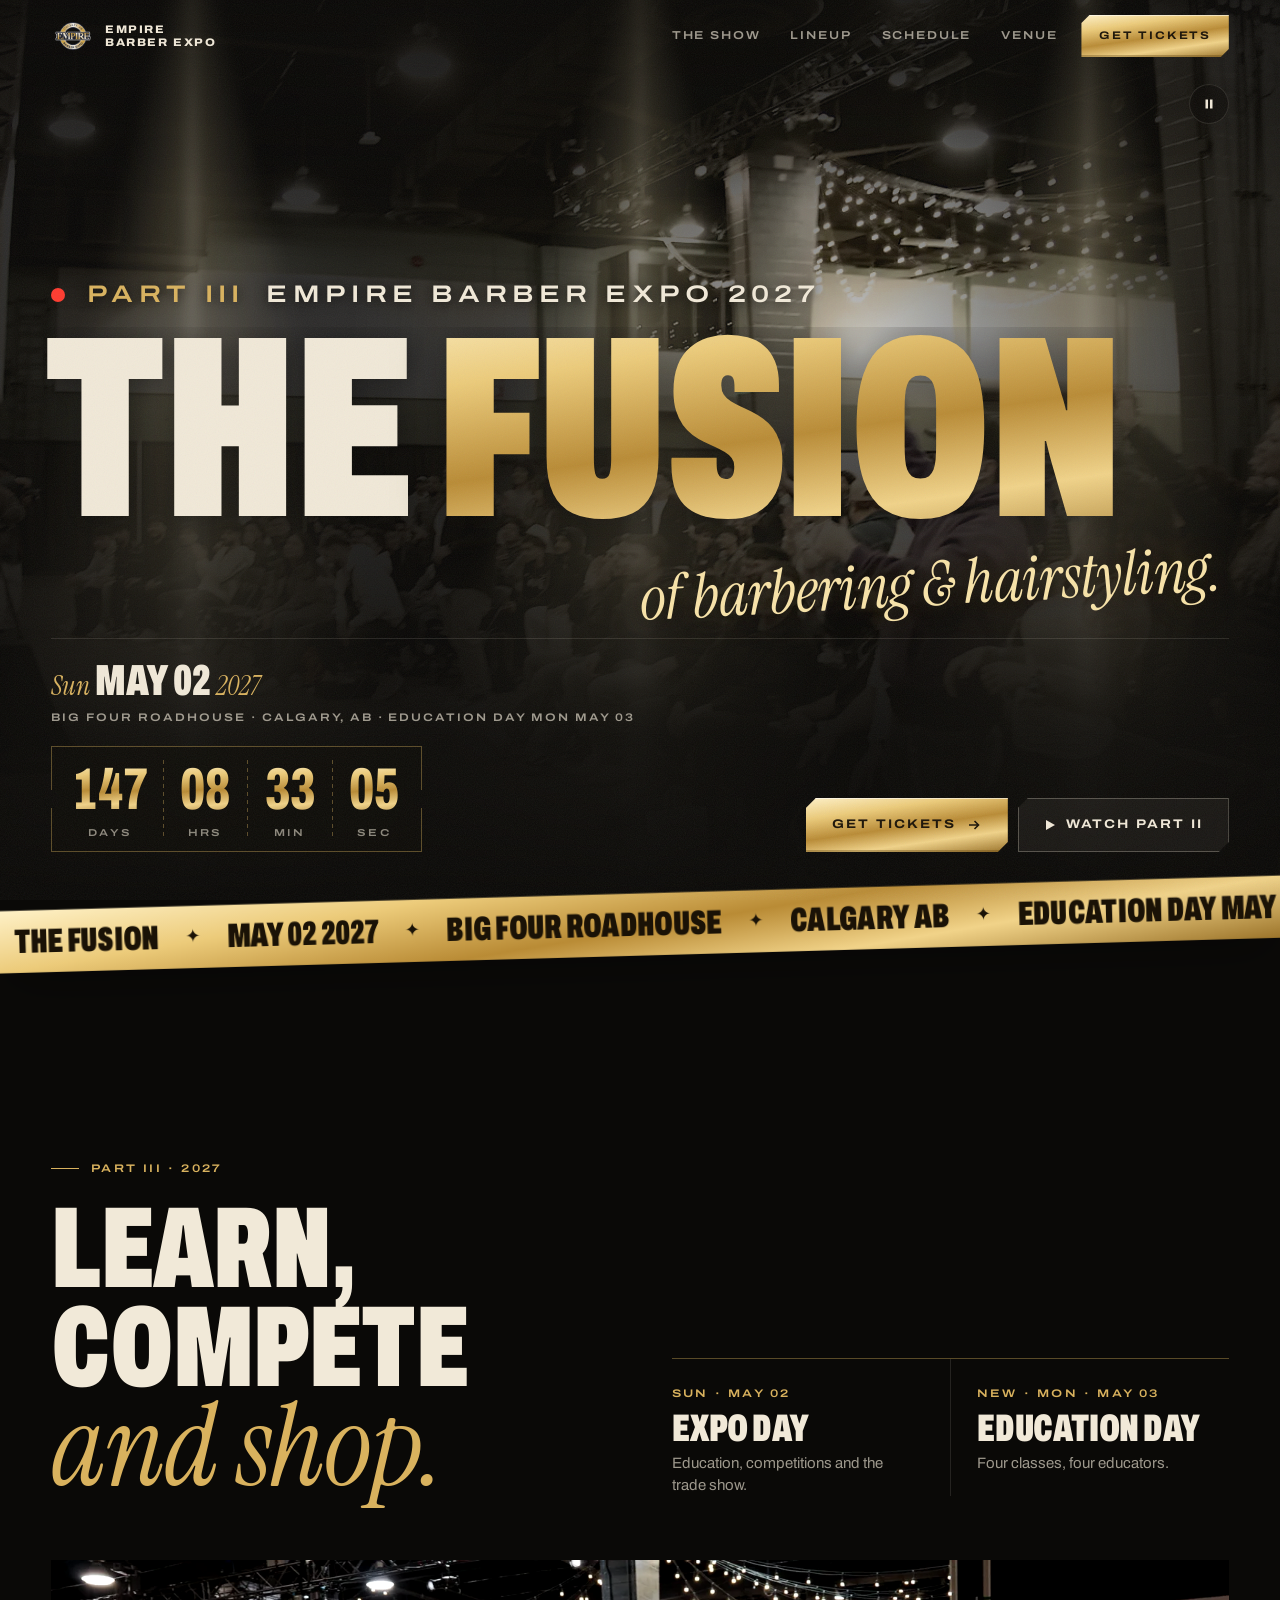
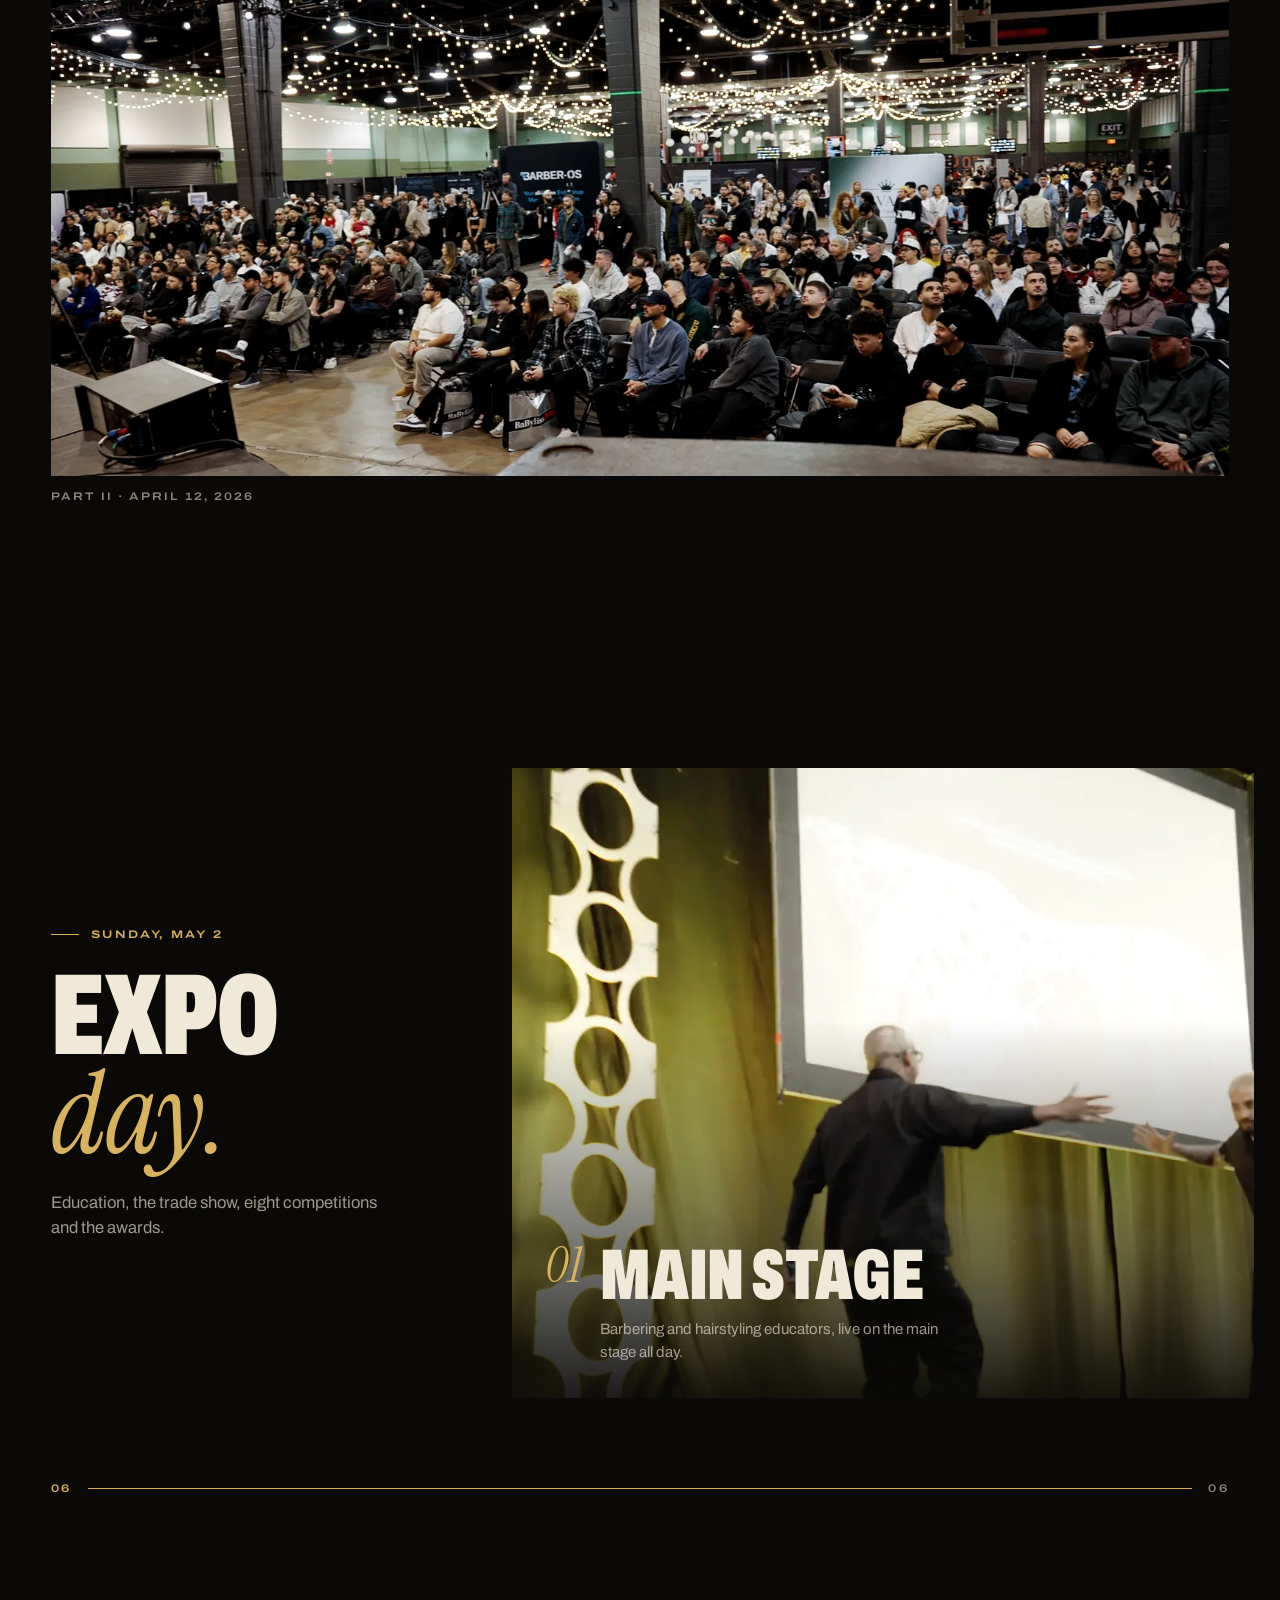
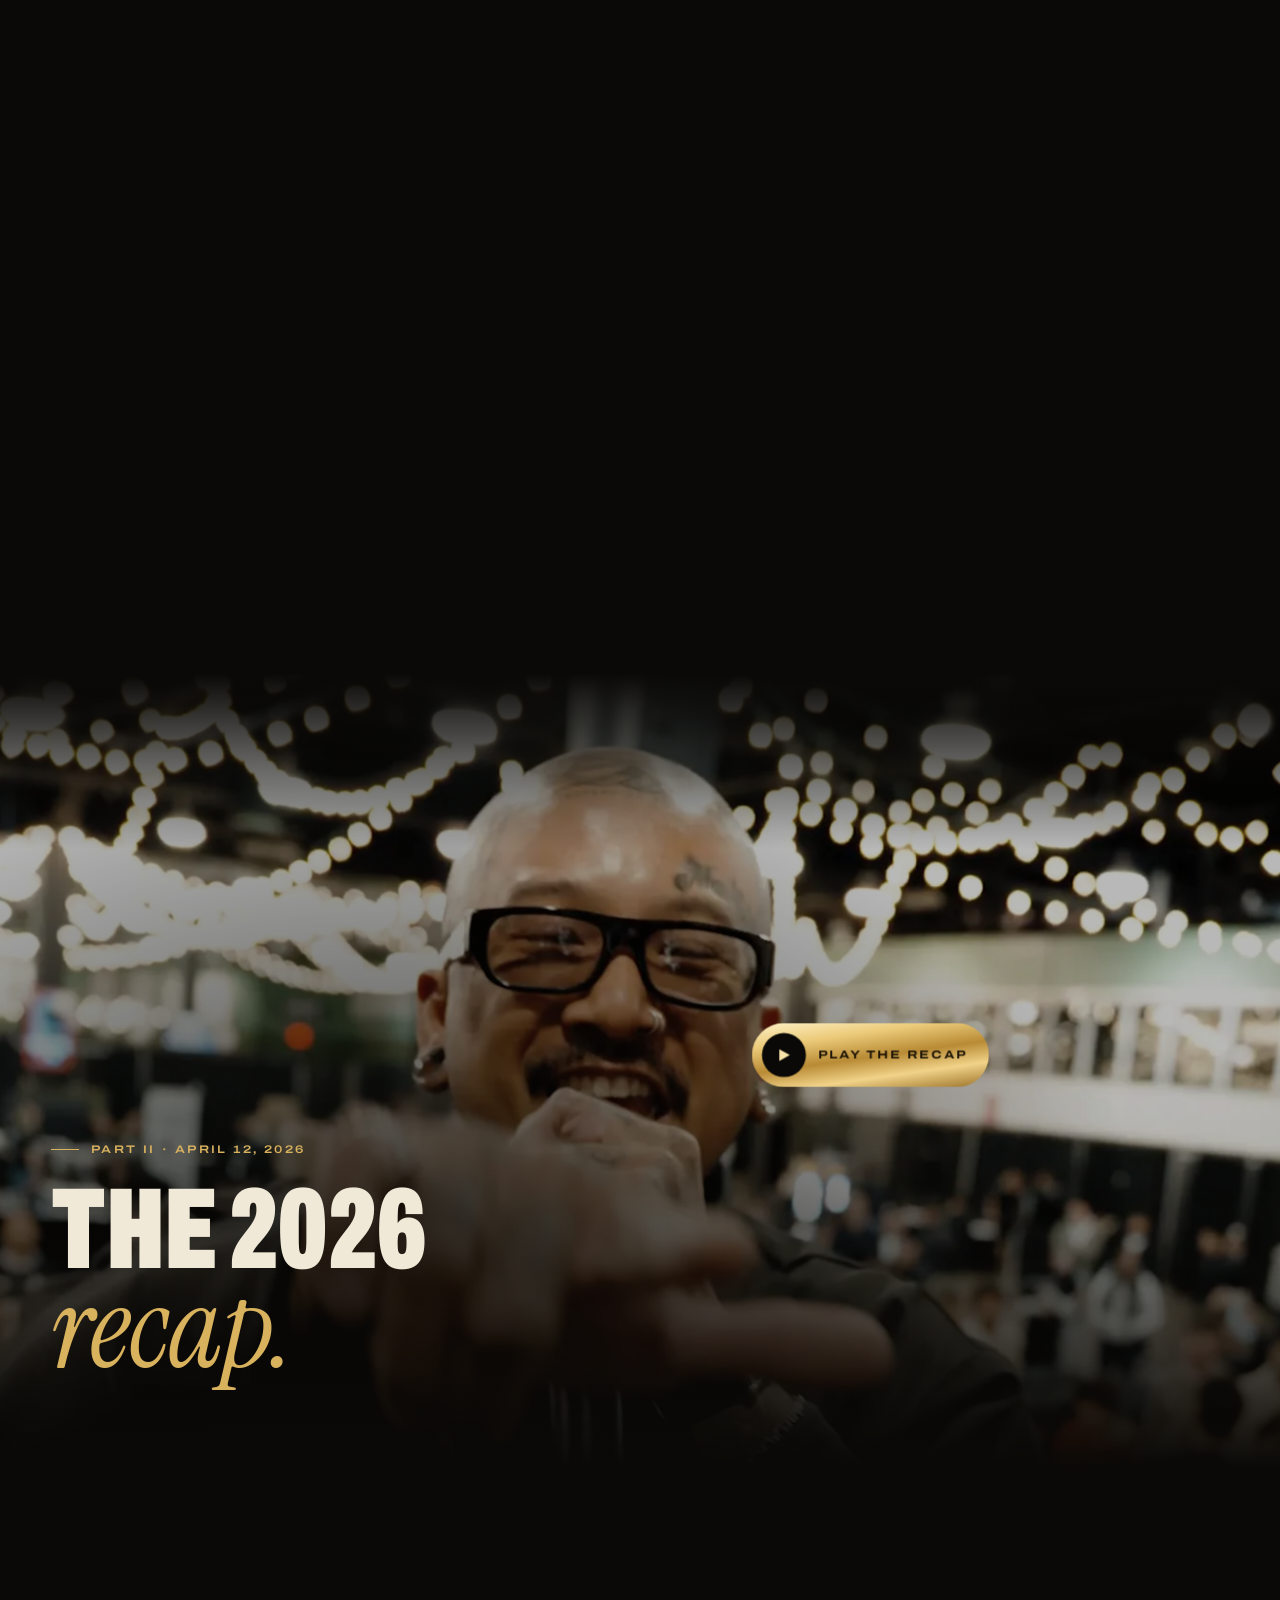
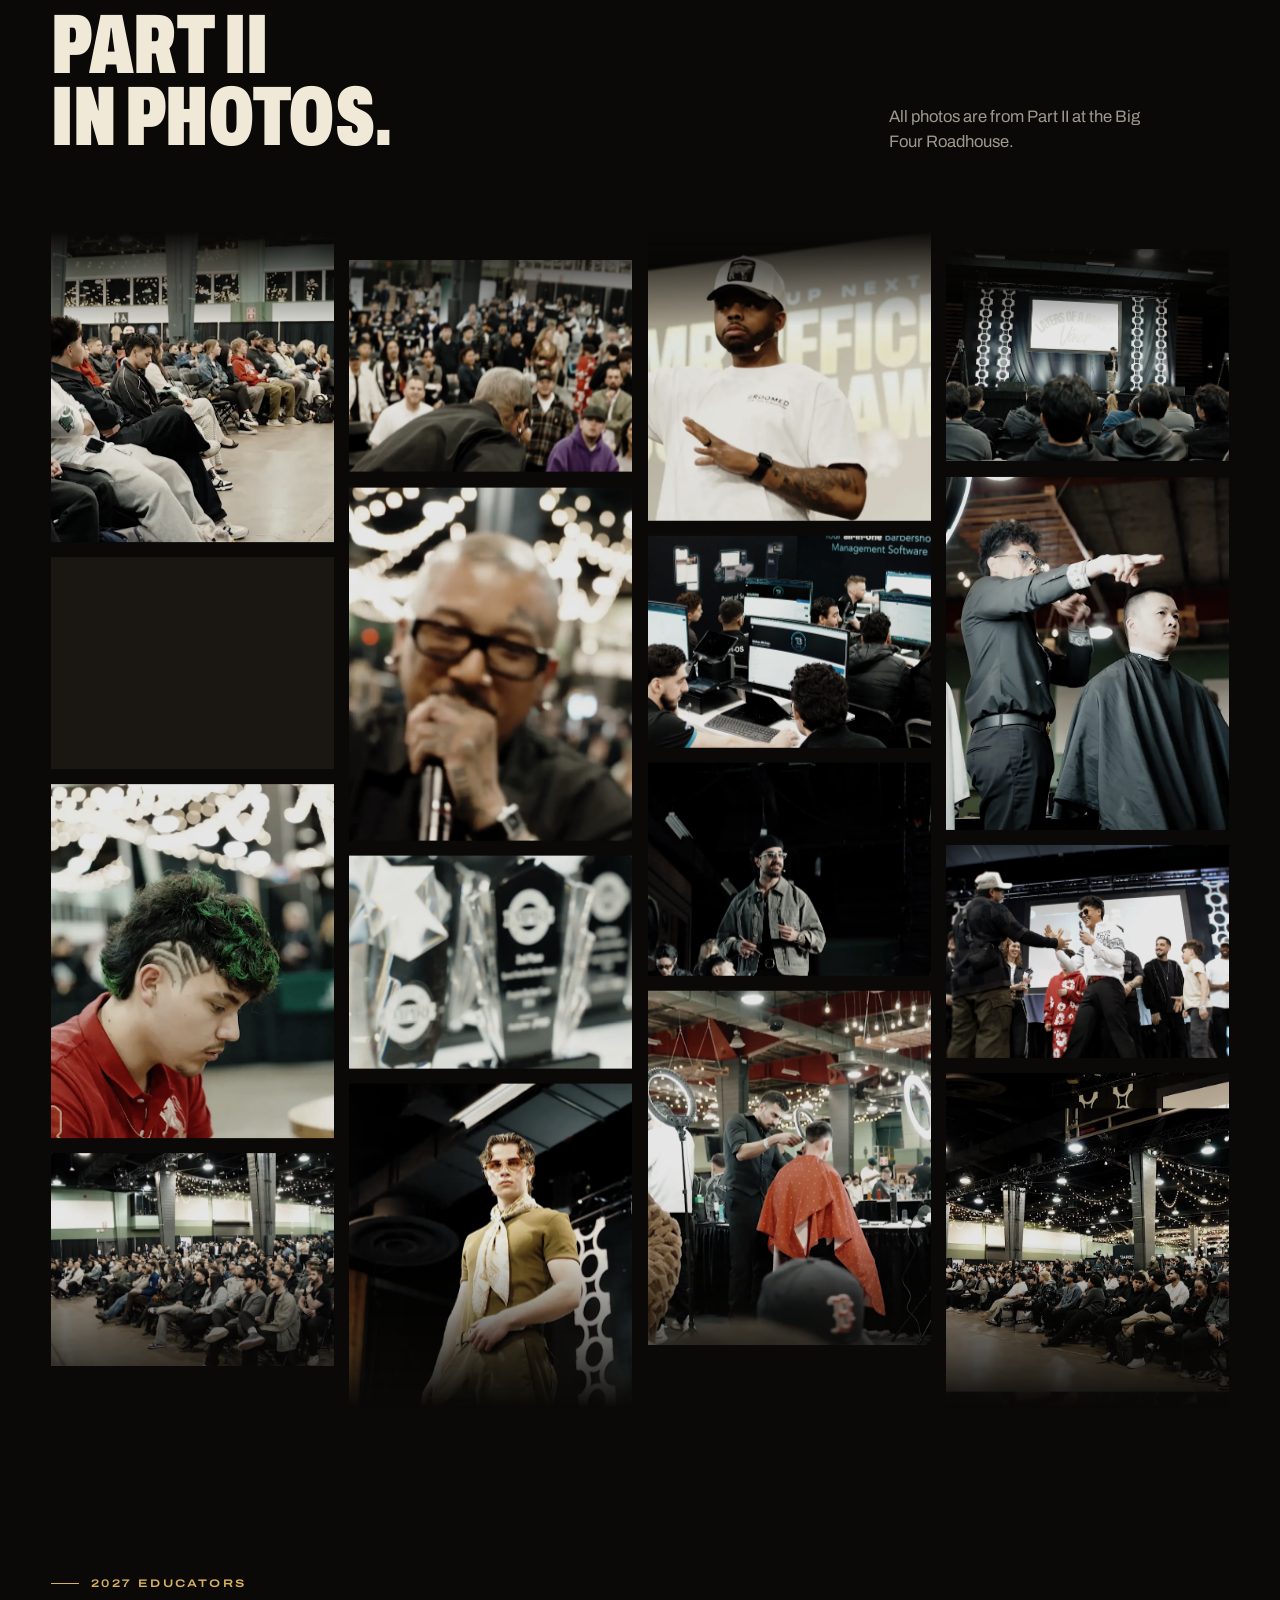
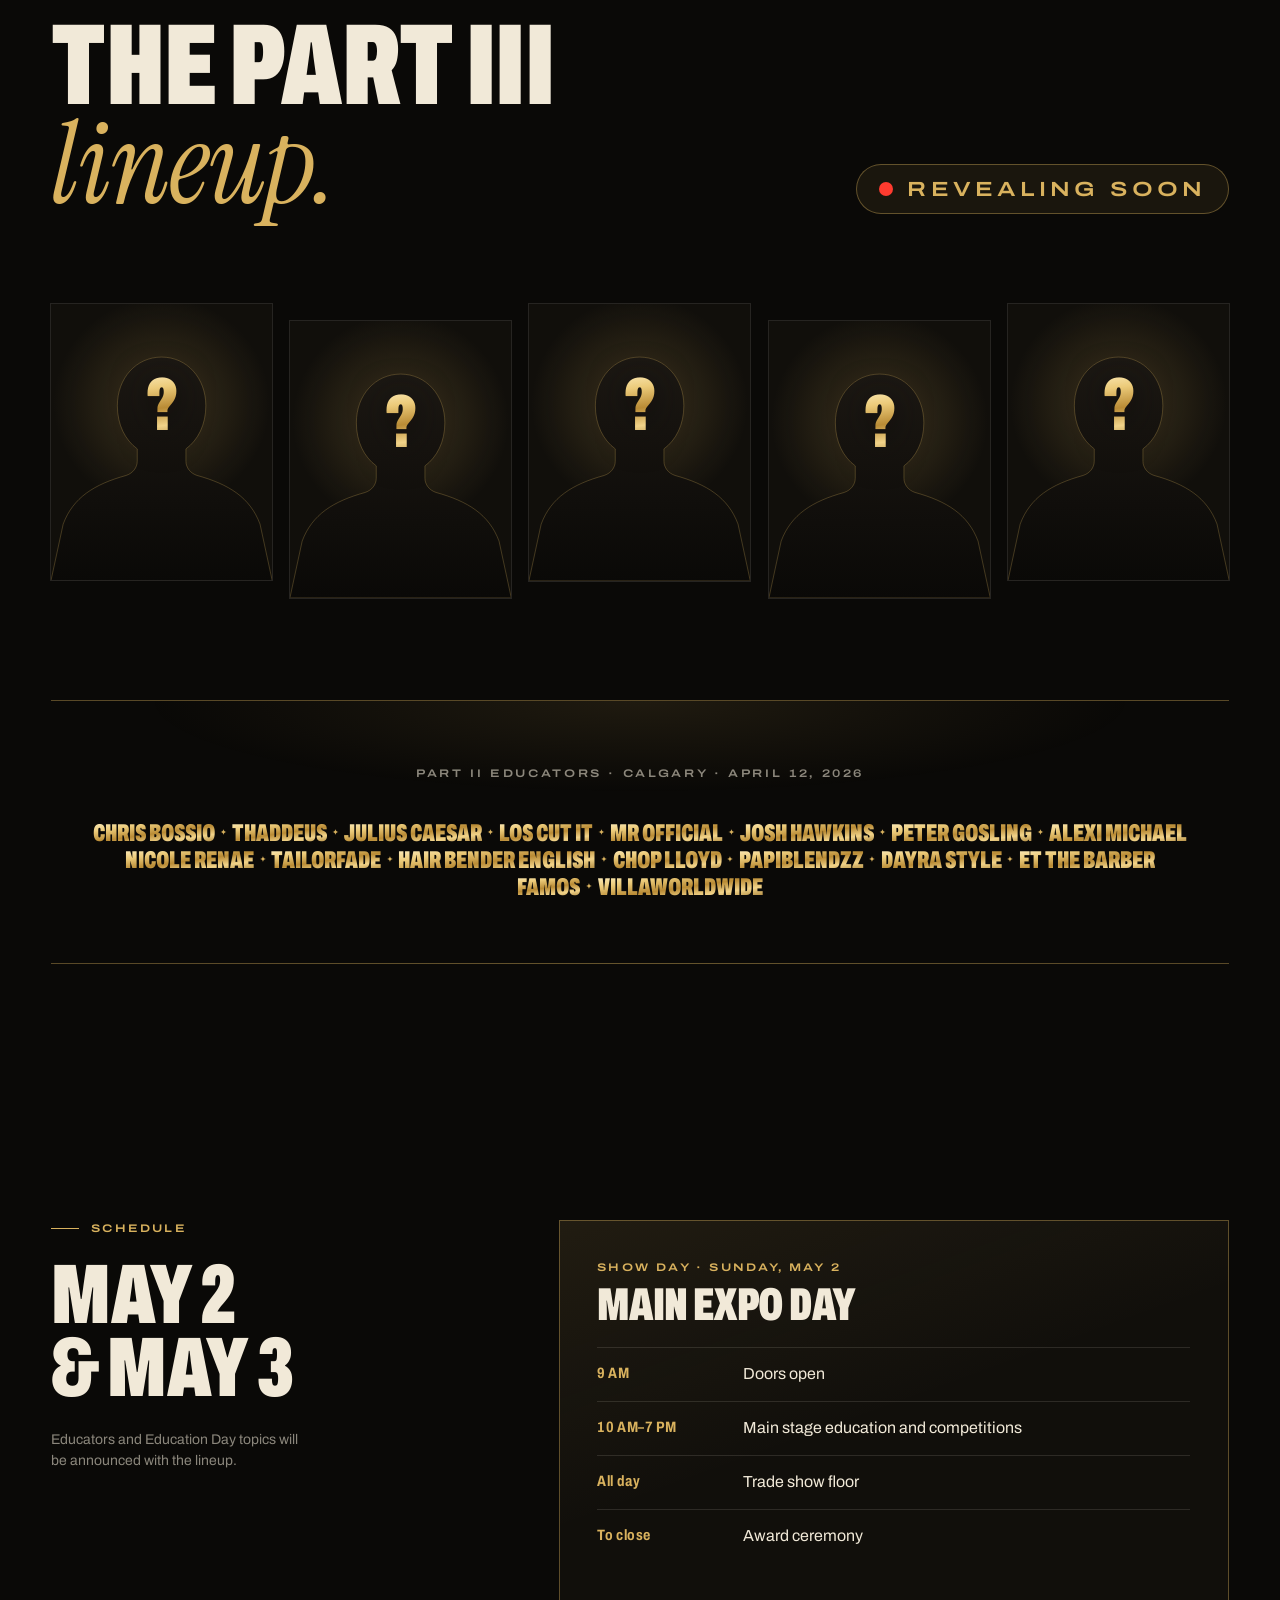
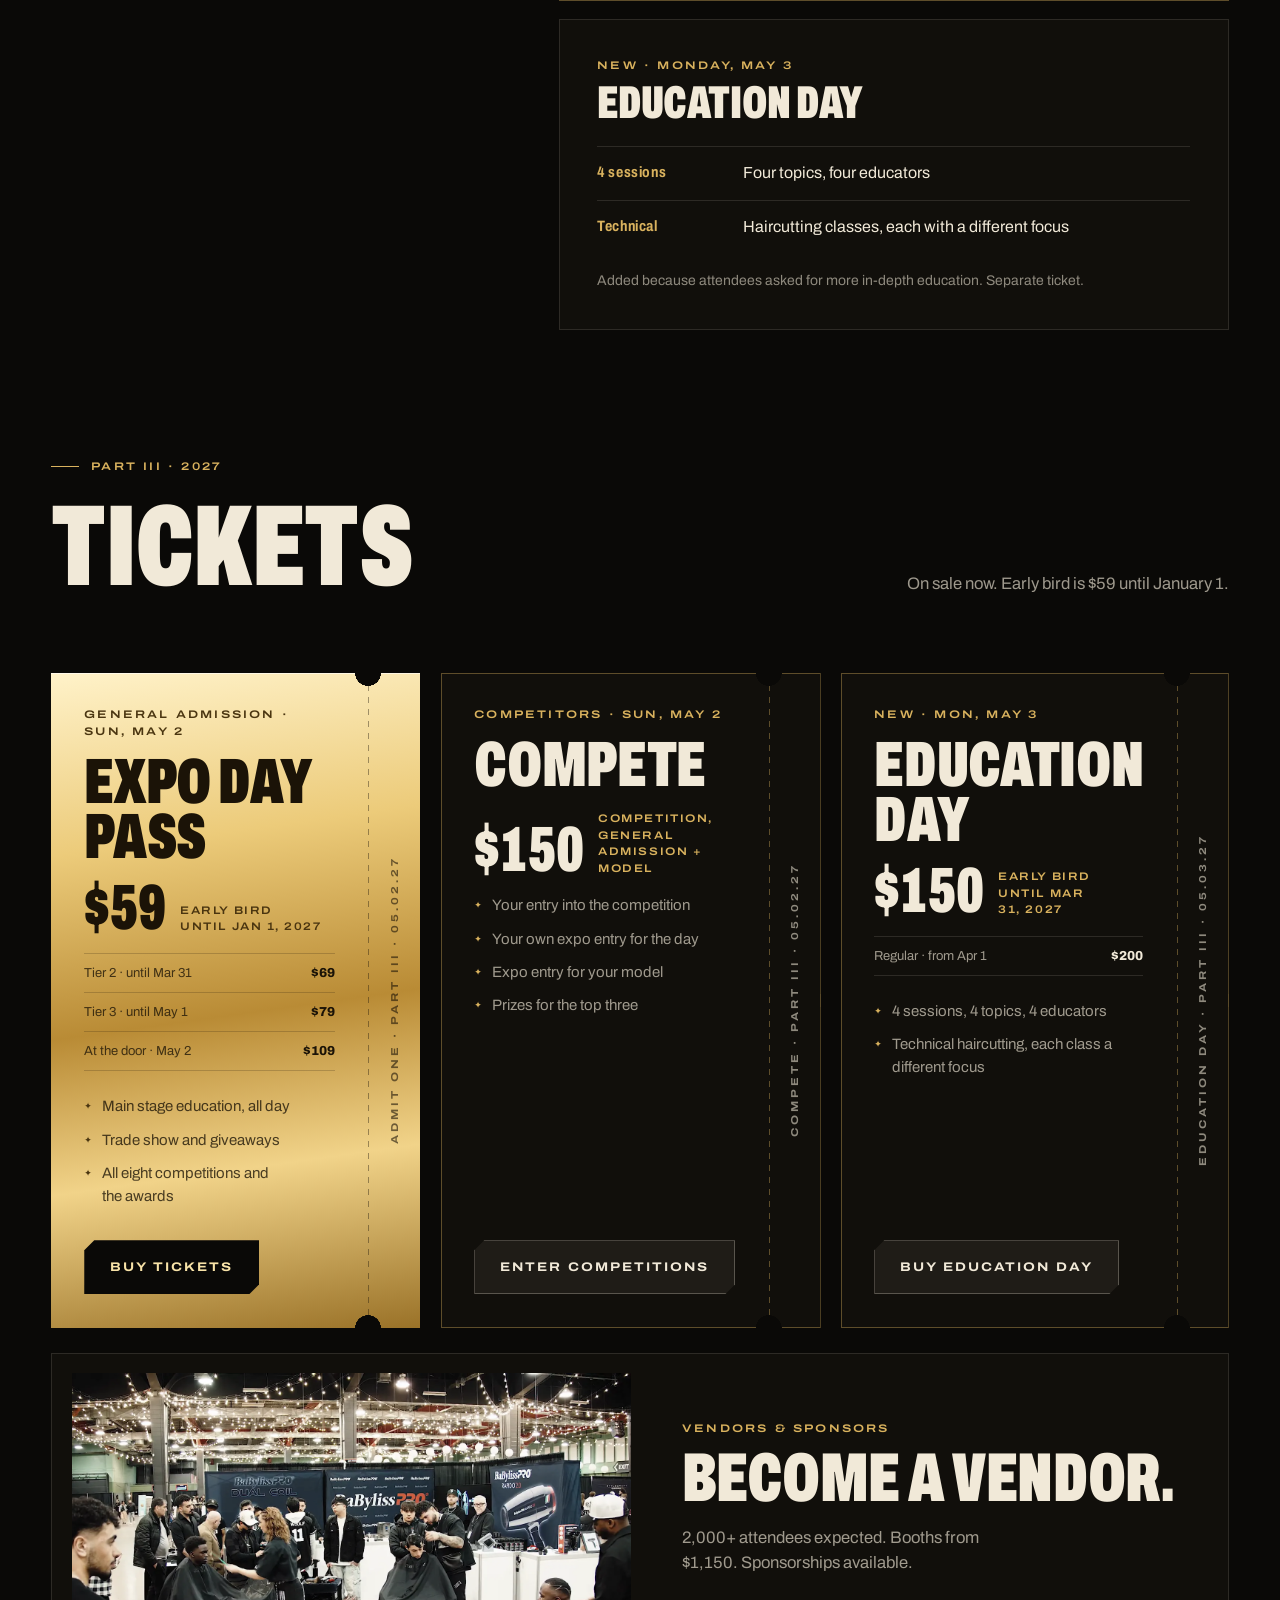
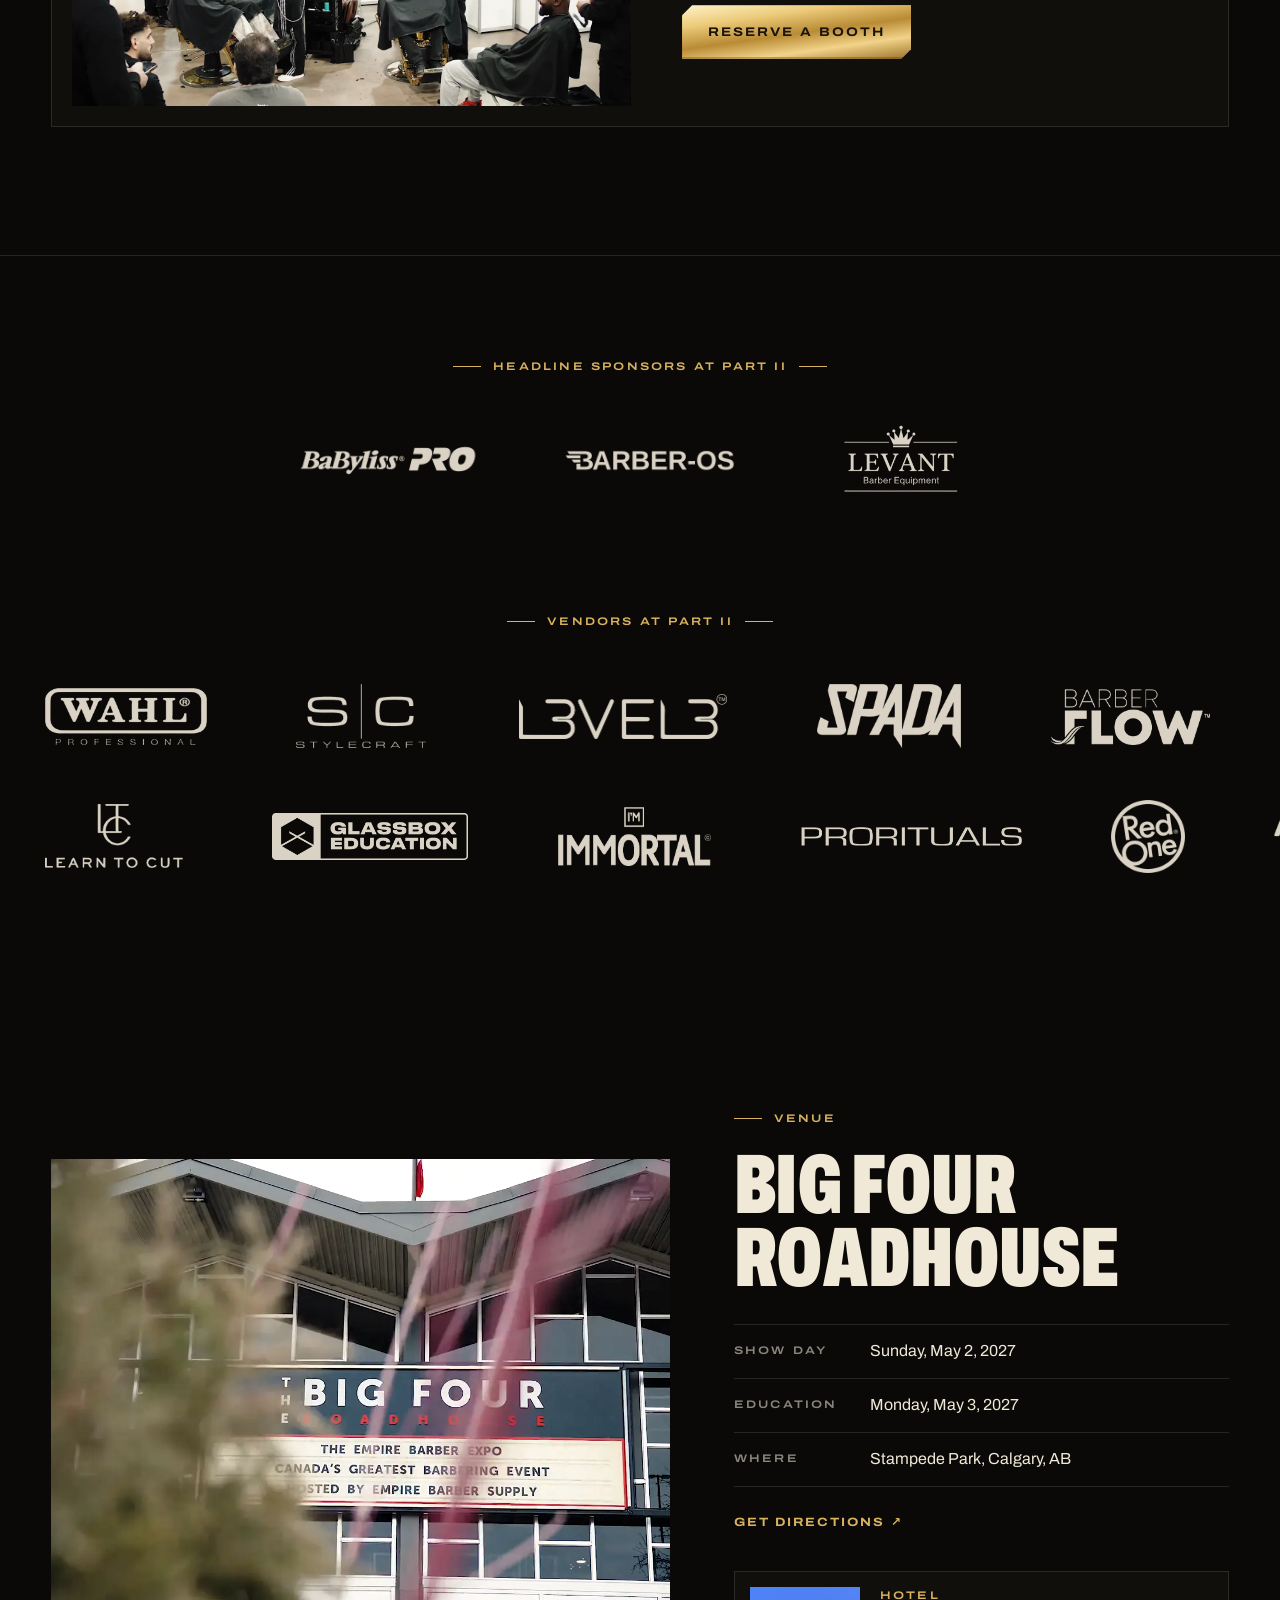
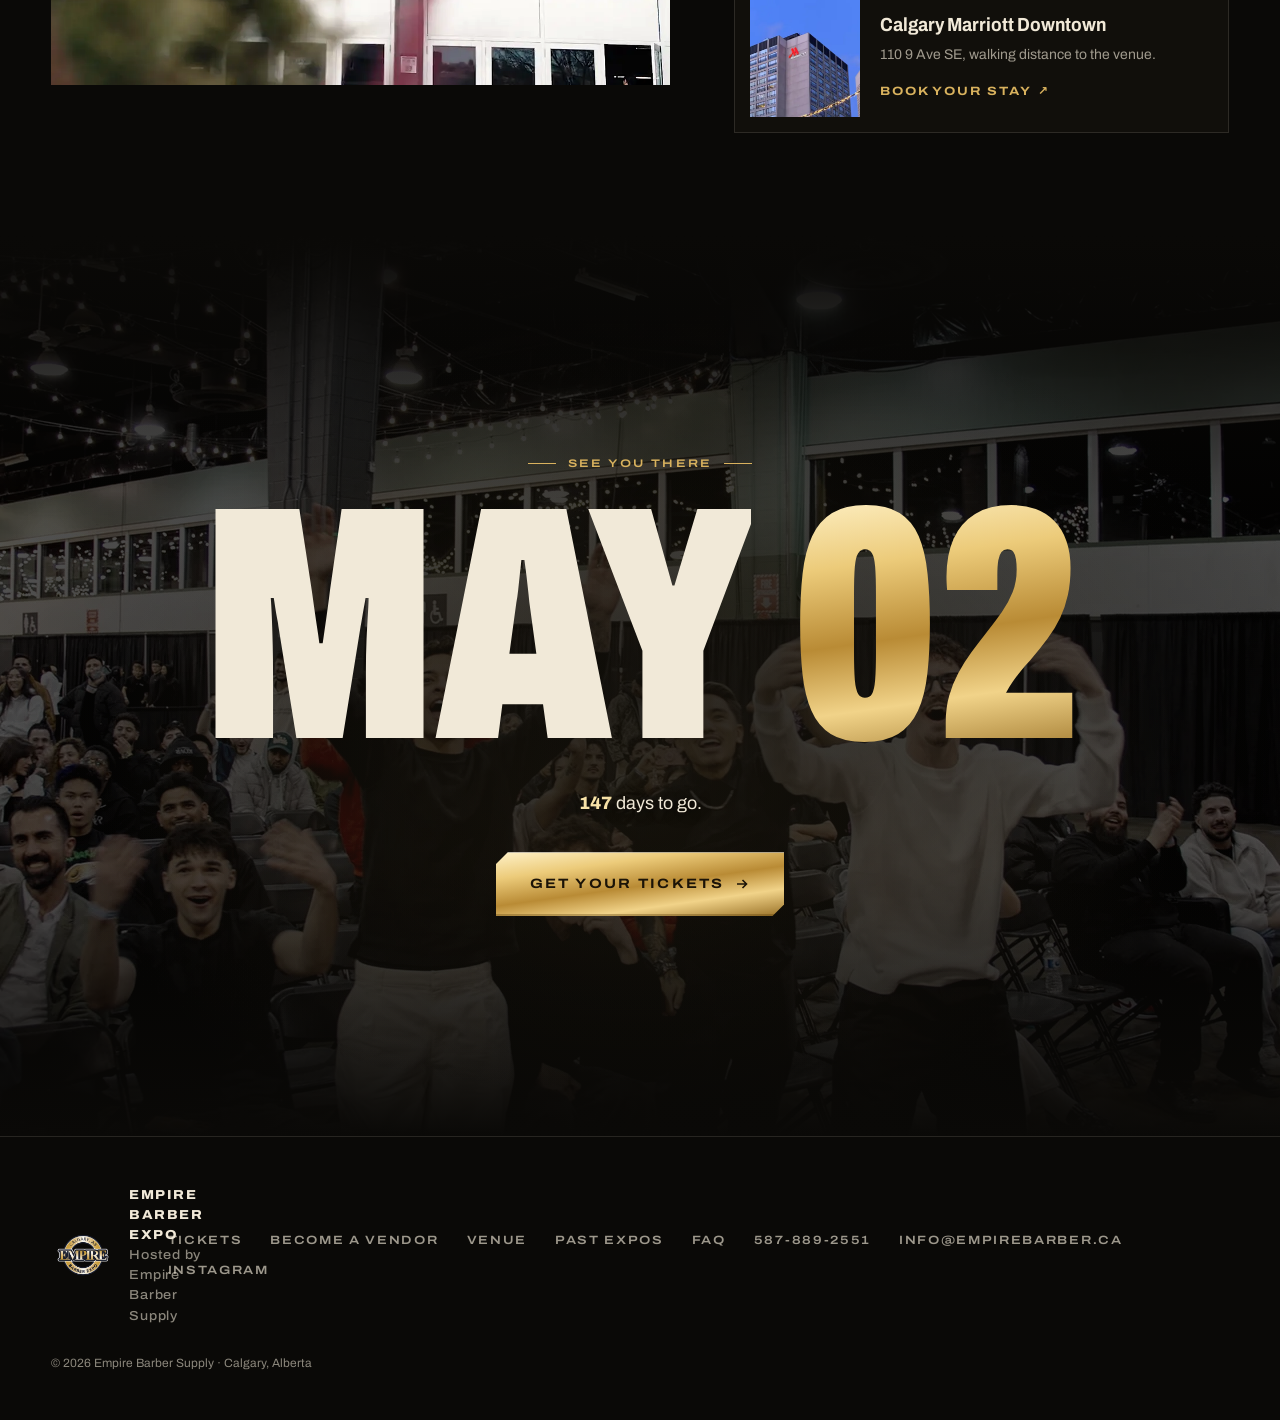
==== commit ff6e751f: "Launch: make the 2027 landing page the home page - Move the landing page from /expo-2027-preview-lyq" ====
--- a/index.html
+++ b/index.html
@@ -4,22 +4,22 @@
   <meta charset="utf-8">
   <meta name="viewport" content="width=device-width, initial-scale=1, viewport-fit=cover">
   <title>Empire Barber Expo 2027 · Barber &amp; Hair Expo in Calgary, Canada · May 2</title>
-  <meta name="description" content="A barber and hair expo in Calgary, Alberta, Canada. Part 3: The Fusion of Barbering &amp; Hairstyling. May 2, 2027 at the Big Four Roadhouse. Tickets go live Nov 9.">
+  <meta name="description" content="A barber and hair expo in Calgary, Alberta, Canada. Part 3: The Fusion of Barbering &amp; Hairstyling. Sunday, May 2, 2027 at the Big Four Roadhouse. Tickets on sale now, early bird $59.">
   <link rel="canonical" href="https://barberexpo.ca/">
   <meta name="theme-color" content="#0a0907">
   <meta property="og:type" content="website">
   <meta property="og:site_name" content="Empire Barber Expo">
   <meta property="og:locale" content="en_CA">
   <meta property="og:url" content="https://barberexpo.ca/">
-  <meta property="og:title" content="Empire Barber Expo 2027 · Calgary, Canada · Join the Waitlist">
-  <meta property="og:description" content="Part 3: The Fusion of Barbering &amp; Hairstyling. May 2nd, 2027. Big Four Roadhouse, Calgary. Tickets go live Nov 9.">
+  <meta property="og:title" content="Empire Barber Expo 2027 · Calgary, Canada · Tickets On Sale">
+  <meta property="og:description" content="Part 3: The Fusion of Barbering &amp; Hairstyling. Sunday, May 2, 2027. Big Four Roadhouse, Calgary. Early bird tickets $59.">
   <meta property="og:image" content="https://barberexpo.ca/assets/img/share/og-expo-2027.jpg">
   <meta property="og:image:width" content="1200">
   <meta property="og:image:height" content="630">
   <meta property="og:image:alt" content="The crowd at the Empire Barber Expo 2026 in Calgary">
   <meta name="twitter:card" content="summary_large_image">
-  <meta name="twitter:title" content="Empire Barber Expo 2027 · Calgary, Canada · Join the Waitlist">
-  <meta name="twitter:description" content="Part 3: The Fusion of Barbering &amp; Hairstyling. May 2nd, 2027. Big Four Roadhouse, Calgary. Tickets go live Nov 9.">
+  <meta name="twitter:title" content="Empire Barber Expo 2027 · Calgary, Canada · Tickets On Sale">
+  <meta name="twitter:description" content="Part 3: The Fusion of Barbering &amp; Hairstyling. Sunday, May 2, 2027. Big Four Roadhouse, Calgary. Early bird tickets $59.">
   <meta name="twitter:image" content="https://barberexpo.ca/assets/img/share/og-expo-2027.jpg">
   <link rel="icon" href="favicon.ico" sizes="48x48">
   <link rel="icon" href="assets/logos/empire-badge.webp" type="image/webp">
@@ -39,6 +39,7 @@
         "telephone": "+1-587-889-2551",
         "sameAs": [
           "https://www.instagram.com/empirebarberexpo/",
+          "https://www.showpass.com/the-empire-barber-expo-2027/",
           "https://www.showpass.com/the-empire-barber-expo-2026/",
           "https://www.showpass.com/the-empire-barber-expo-2025"
         ],
@@ -61,11 +62,11 @@
         "@id": "https://barberexpo.ca/#expo-2027",
         "name": "Empire Barber Expo 2027",
         "alternateName": "Empire Barber Expo Part 3: The Fusion of Barbering & Hairstyling",
-        "description": "Part 3 of the Empire Barber Expo, a barber and hair expo in Calgary, Alberta, Canada with stage education, a trade show floor, competitions and awards.",
+        "description": "Part 3 of the Empire Barber Expo, a barber and hair expo in Calgary, Alberta, Canada with main stage education, a trade show floor, eight competitions and the awards.",
         "keywords": "barber expo, hair expo, barber show, hair show, barber trade show, Calgary, Alberta, Canada",
         "url": "https://barberexpo.ca/",
-        "startDate": "2027-05-02",
-        "endDate": "2027-05-02",
+        "startDate": "2027-05-02T09:00:00-06:00",
+        "endDate": "2027-05-02T19:00:00-06:00",
         "eventStatus": "https://schema.org/EventScheduled",
         "eventAttendanceMode": "https://schema.org/OfflineEventAttendanceMode",
         "image": [
@@ -85,12 +86,27 @@
         },
         "audience": { "@type": "Audience", "audienceType": "Barbers and hairstylists" },
         "organizer": { "@id": "https://barberexpo.ca/#org" },
-        "offers": {
-          "@type": "Offer",
-          "url": "https://barberexpo.ca/",
-          "availability": "https://schema.org/PreOrder",
-          "validFrom": "2026-11-09T00:00:00-07:00"
-        }
+        "offers": [
+          {
+            "@type": "Offer",
+            "name": "Expo Day Pass, early bird",
+            "url": "https://www.showpass.com/the-empire-barber-expo-2027/",
+            "price": "59",
+            "priceCurrency": "CAD",
+            "availability": "https://schema.org/InStock",
+            "validFrom": "2026-11-09T10:00:00-07:00",
+            "validThrough": "2027-01-01T23:59:00-07:00"
+          },
+          {
+            "@type": "Offer",
+            "name": "Competitor entry",
+            "url": "https://www.showpass.com/the-empire-barber-expo-2027/",
+            "price": "150",
+            "priceCurrency": "CAD",
+            "availability": "https://schema.org/InStock",
+            "validFrom": "2026-11-09T10:00:00-07:00"
+          }
+        ]
       },
       {
         "@type": "ExhibitionEvent",
@@ -126,37 +142,6 @@
           "address": { "@type": "PostalAddress", "streetAddress": "1801 Big Four Trail SE", "addressLocality": "Calgary", "addressRegion": "AB", "addressCountry": "CA" }
         },
         "organizer": { "@id": "https://barberexpo.ca/#org" }
-      },
-      {
-        "@type": "FAQPage",
-        "@id": "https://barberexpo.ca/#faq",
-        "mainEntity": [
-          {
-            "@type": "Question",
-            "name": "What is the Empire Barber Expo?",
-            "acceptedAnswer": { "@type": "Answer", "text": "A barber and hair expo in Calgary, Alberta, Canada, run by Empire Barber Supply. It brings stage education, a trade show floor, competitions and awards into one day. 2027 is Part 3." }
-          },
-          {
-            "@type": "Question",
-            "name": "When and where is the 2027 expo?",
-            "acceptedAnswer": { "@type": "Answer", "text": "Sunday, May 2, 2027 at the Big Four Roadhouse, Stampede Park, 1801 Big Four Trail SE, Calgary, Alberta." }
-          },
-          {
-            "@type": "Question",
-            "name": "When do tickets go on sale?",
-            "acceptedAnswer": { "@type": "Answer", "text": "November 9, 2026. Join the waitlist and we'll email you the ticket link. The first 10 people to click it get a free pass." }
-          },
-          {
-            "@type": "Question",
-            "name": "Can I book a vendor booth?",
-            "acceptedAnswer": { "@type": "Answer", "text": "Yes. Every 10 × 10 booth comes with drape, a skirted table, two chairs and three expo passes. See the floor plan and request a booth at barberexpo.ca/vendors." }
-          },
-          {
-            "@type": "Question",
-            "name": "How do I contact the team?",
-            "acceptedAnswer": { "@type": "Answer", "text": "Email info@empirebarber.ca or call 587-889-2551." }
-          }
-        ]
       }
     ]
   }
@@ -166,151 +151,535 @@
   <link rel="preconnect" href="https://fonts.gstatic.com" crossorigin>
   <link rel="preload" as="style" href="https://fonts.googleapis.com/css2?family=Archivo:wdth,wght@62..125,100..900&family=Instrument+Serif:ital@0;1&display=swap" onload="this.onload=null;this.rel='stylesheet'">
   <noscript><link rel="stylesheet" href="https://fonts.googleapis.com/css2?family=Archivo:wdth,wght@62..125,100..900&family=Instrument+Serif:ital@0;1&display=swap"></noscript>
-  <link rel="preload" as="image" href="assets/img/hero-poster-800.webp" imagesrcset="assets/img/hero-poster-800.webp 800w, assets/img/hero-poster.webp 1600w" imagesizes="100vw" fetchpriority="high">
-  <link rel="preload" as="image" href="assets/logos/empire-badge.webp">
-  <link rel="stylesheet" href="assets/css/waitlist.css?v=19">
+  <link rel="preload" as="image" href="assets/img/hero-poster.webp" fetchpriority="high">
+  <link rel="stylesheet" href="assets/css/main.css?v=22">
 </head>
 <body>
-  <div class="backdrop" aria-hidden="true">
-    <img src="assets/img/hero-poster-800.webp" srcset="assets/img/hero-poster-800.webp 800w, assets/img/hero-poster.webp 1600w" sizes="100vw" alt="" width="1600" height="900" fetchpriority="high">
+  <a class="skip" href="#main">Skip to content</a>
+  <div class="grain" aria-hidden="true"></div>
+
+  <!-- ============ NAV ============ -->
+  <header class="nav" data-nav>
+    <a class="nav-brand" href="#top" aria-label="Empire Barber Expo, back to top">
+      <img src="assets/logos/empire-badge.webp" alt="" width="44" height="44">
+      <span>Empire<br>Barber Expo</span>
+    </a>
+    <nav class="nav-links" aria-label="Sections">
+      <a href="#show">The Show</a>
+      <a href="#lineup">Lineup</a>
+      <a href="#setlist">Schedule</a>
+      <a href="#venue">Venue</a>
+    </nav>
+    <a class="btn btn-gold btn-sm" href="#tickets" data-link="tickets">Get Tickets</a>
+  </header>
+
+  <main id="main">
+
+    <!-- ============ HERO ============ -->
+    <section class="hero" id="top">
+      <div class="hero-media" aria-hidden="true">
+        <video class="hero-video" src="assets/video/hero-loop.mp4" poster="assets/img/hero-poster.webp" autoplay muted loop playsinline></video>
+        <div class="hero-grade"></div>
+        <div class="spot" data-spot></div>
+        <div class="beam b1"></div>
+        <div class="beam b2"></div>
+        <div class="beam b3"></div>
+        <div class="hero-fade"></div>
+      </div>
+
+      <button class="motion-toggle" type="button" data-motion-toggle aria-pressed="false" aria-label="Pause background video and animations">
+        <svg class="i-pause" width="12" height="12" viewBox="0 0 12 12" aria-hidden="true"><path d="M2.5 1.5h2.5v9H2.5zM7 1.5h2.5v9H7z" fill="currentColor"/></svg>
+        <svg class="i-play" width="12" height="12" viewBox="0 0 12 12" aria-hidden="true"><path d="M2.5 1l8 5-8 5z" fill="currentColor"/></svg>
+      </button>
+
+      <div class="hero-inner">
+        <p class="hero-meta">
+          <span class="live-dot" aria-hidden="true"></span>
+          <span>Part III</span>
+          <span>Empire Barber Expo 2027</span>
+        </p>
+
+        <h1 class="hero-title" aria-label="The Fusion of barbering and hairstyling" translate="no">
+          <span class="ln" style="--i:0"><span>The&nbsp;<em class="gold-text">Fusion</em></span></span>
+          <span class="ln hero-kicker" style="--i:1"><span>of barbering &amp; hairstyling.</span></span>
+        </h1>
+
+        <div class="hero-bar">
+          <div class="hero-when">
+            <p class="hero-date"><time datetime="2027-05-02"><span>Sun</span> May 02 <span>2027</span></time></p>
+            <p class="hero-where">Big Four Roadhouse · Calgary, AB · Education Day Mon May 03</p>
+          </div>
+
+          <div class="countdown" data-countdown role="timer" aria-label="Countdown to doors on May 2, 2027">
+            <div class="cd-unit"><span class="cd-num" data-unit="d"></span><span class="cd-label">Days</span></div>
+            <div class="cd-unit"><span class="cd-num" data-unit="h"></span><span class="cd-label">Hrs</span></div>
+            <div class="cd-unit"><span class="cd-num" data-unit="m"></span><span class="cd-label">Min</span></div>
+            <div class="cd-unit"><span class="cd-num" data-unit="s"></span><span class="cd-label">Sec</span></div>
+          </div>
+
+          <div class="hero-ctas">
+            <a class="btn btn-gold" href="#tickets" data-link="tickets">Get Tickets
+              <svg width="16" height="16" viewBox="0 0 16 16" aria-hidden="true"><path d="M3 8h9M8.5 4l4 4-4 4" fill="none" stroke="currentColor" stroke-width="1.6"/></svg>
+            </a>
+            <button class="btn btn-ghost" type="button" data-play>
+              <svg width="12" height="12" viewBox="0 0 12 12" aria-hidden="true"><path d="M2 1l9 5-9 5z" fill="currentColor"/></svg>
+              Watch Part II
+            </button>
+          </div>
+        </div>
+      </div>
+    </section>
+
+    <!-- ============ TICKER ============ -->
+    <div class="ticker" aria-hidden="true">
+      <div class="ticker-track">
+        <span>The Fusion</span><i>✦</i><span>May 02 2027</span><i>✦</i><span>Big Four Roadhouse</span><i>✦</i><span>Calgary AB</span><i>✦</i><span>Education Day May 03</span><i>✦</i><span>Part III</span><i>✦</i>
+        <span>The Fusion</span><i>✦</i><span>May 02 2027</span><i>✦</i><span>Big Four Roadhouse</span><i>✦</i><span>Calgary AB</span><i>✦</i><span>Education Day May 03</span><i>✦</i><span>Part III</span><i>✦</i>
+      </div>
+    </div>
+
+    <!-- ============ STORY ============ -->
+    <section class="story" id="story" aria-labelledby="story-title">
+      <div class="story-head">
+        <div>
+          <p class="eyebrow">Part III · 2027</p>
+          <h2 class="display h-xl" id="story-title">Learn, compete<br><em class="serif-gold">and shop.</em></h2>
+        </div>
+        <ol class="story-days">
+          <li data-reveal>
+            <p class="label">Sun · May 02</p>
+            <h3 class="display">Expo Day</h3>
+            <p>Education, competitions and the trade show.</p>
+          </li>
+          <li data-reveal style="--d:100ms">
+            <p class="label">New · Mon · May 03</p>
+            <h3 class="display">Education Day</h3>
+            <p>Four classes, four educators.</p>
+          </li>
+        </ol>
+      </div>
+      <figure class="story-media" data-reveal="clip">
+        <div class="wipe"><img src="assets/img/story-crowd.webp" alt="Attendees seated in front of the main stage under string lights, with the exhibitor floor behind" loading="lazy" decoding="async" width="1600" height="702"></div>
+        <figcaption>Part II · <time datetime="2026-04-12">April 12, 2026</time></figcaption>
+      </figure>
+    </section>
+
+    <!-- ============ THE SHOW (horizontal) ============ -->
+    <section class="acts" id="show" data-acts>
+      <div class="acts-sticky">
+        <div class="acts-track" data-track>
+
+          <div class="acts-intro">
+            <p class="eyebrow">Sunday, May 2</p>
+            <h2 class="display h-xl">Expo <em class="serif-gold">day.</em></h2>
+            <p class="lede">Education, the trade show, eight competitions and the awards.</p>
+          </div>
+
+          <article class="act">
+            <div class="act-media"><video aria-hidden="true" data-inview muted loop playsinline preload="none" poster="assets/img/stage-gold.webp" data-src="assets/video/clip-stage.mp4"></video></div>
+            <div class="act-copy">
+              <span class="act-no">01</span>
+              <h3 class="display">Main Stage</h3>
+              <p>Barbering and hairstyling educators, live on the main stage all day.</p>
+            </div>
+          </article>
+
+          <article class="act">
+            <div class="act-media"><video aria-hidden="true" data-inview muted loop playsinline preload="none" poster="assets/img/crowd-hype.webp" data-src="assets/video/clip-hype.mp4"></video></div>
+            <div class="act-copy">
+              <span class="act-no">02</span>
+              <h3 class="display">The Crowd</h3>
+              <p>Barbers, stylists, shop owners and students in one room.</p>
+            </div>
+          </article>
+
+          <article class="act">
+            <div class="act-media"><video aria-hidden="true" data-inview muted loop playsinline preload="none" poster="assets/img/vendor-floor.webp" data-src="assets/video/clip-vendors.mp4"></video></div>
+            <div class="act-copy">
+              <span class="act-no">03</span>
+              <h3 class="display">Trade Show</h3>
+              <p>The industry’s top brands, new tools and product, and giveaways.</p>
+            </div>
+          </article>
+
+          <article class="act">
+            <div class="act-media"><video aria-hidden="true" data-inview muted loop playsinline preload="none" poster="assets/img/comp-cut.webp" data-src="assets/video/clip-cuts.mp4"></video></div>
+            <div class="act-copy">
+              <span class="act-no">04</span>
+              <h3 class="display">Competitions</h3>
+              <p>Eight live competitions, from Speed Fade to Hair &amp; Beard.</p>
+            </div>
+          </article>
+
+          <article class="act">
+            <div class="act-media"><video aria-hidden="true" data-inview muted loop playsinline preload="none" poster="assets/img/education.webp" data-src="assets/video/clip-education.mp4"></video></div>
+            <div class="act-copy">
+              <span class="act-no">05</span>
+              <h3 class="display">Education</h3>
+              <p>Techniques you can take back to your chair, and a second day just for education.</p>
+            </div>
+          </article>
+
+          <article class="act">
+            <div class="act-media"><video aria-hidden="true" data-inview muted loop playsinline preload="none" poster="assets/img/trophies.webp" data-src="assets/video/clip-trophies.mp4"></video></div>
+            <div class="act-copy">
+              <span class="act-no">06</span>
+              <h3 class="display">Awards</h3>
+              <p>The award ceremony closes the day.</p>
+            </div>
+          </article>
+
+        </div>
+
+        <div class="acts-progress" aria-hidden="true">
+          <span data-acts-count>01</span>
+          <div class="acts-bar"><i data-acts-bar></i></div>
+          <span>06</span>
+        </div>
+      </div>
+    </section>
+
+    <!-- ============ RECAP ============ -->
+    <section class="recap" data-recap aria-label="Part II recap video">
+      <div class="recap-media">
+        <img src="assets/img/mc-point.webp" alt="An MC points at the crowd under string lights at the 2026 Empire Barber Expo" loading="lazy" decoding="async" width="1600" height="900">
+      </div>
+      <div class="recap-copy">
+        <p class="eyebrow">Part II · April 12, 2026</p>
+        <h2 class="display h-xl">The 2026<br><em class="serif-gold">recap.</em></h2>
+      </div>
+      <button class="recap-play" type="button" data-play data-recap-chip>
+        <span class="recap-play-icon"><svg width="14" height="14" viewBox="0 0 12 12" aria-hidden="true"><path d="M2 1l9 5-9 5z" fill="currentColor"/></svg></span>
+        <span>Play the Recap</span>
+      </button>
+    </section>
+
+    <!-- ============ WALL ============ -->
+    <section class="wall" data-wall aria-labelledby="wall-title">
+      <div class="wall-head">
+        <h2 class="display h-lg" id="wall-title">Part II<br>in photos.</h2>
+        <p class="lede">All photos are from Part II at the Big Four Roadhouse.</p>
+      </div>
+      <div class="wall-grid">
+        <div class="wall-col" data-speed="-0.12">
+          <figure class="tile t-tall"><img src="assets/img/crowd-seats.webp" alt="Rows of attendees watching the main stage" loading="lazy" decoding="async" width="1600" height="900"></figure>
+          <figure class="tile"><img src="assets/img/stage-famos.webp" alt="Famos and Villaworldwide on the main stage between gold curtains" loading="lazy" decoding="async" width="1600" height="900"></figure>
+          <figure class="tile t-tall"><img src="assets/img/design-cut.webp" alt="A competitor with a green hair design during the competition" loading="lazy" decoding="async" width="1600" height="900"></figure>
+          <figure class="tile"><img src="assets/img/crowd-seminar.webp" alt="A packed seated crowd watching a seminar" loading="lazy" decoding="async" width="1600" height="900"></figure>
+        </div>
+        <div class="wall-col" data-speed="0.08">
+          <figure class="tile"><img src="assets/img/crowd-dense.webp" alt="A dense crowd around the stage" loading="lazy" decoding="async" width="1600" height="900"></figure>
+          <figure class="tile t-tall"><video aria-hidden="true" data-inview muted loop playsinline preload="none" poster="assets/img/mc-mic.webp" data-src="assets/video/clip-mc.mp4"></video></figure>
+          <figure class="tile"><img src="assets/img/trophies.webp" alt="Crystal trophies lined up for the award ceremony" loading="lazy" decoding="async" width="1600" height="900"></figure>
+          <figure class="tile t-tall"><img src="assets/img/runway-2.webp" alt="A model walking the runway on stage" loading="lazy" decoding="async" width="1600" height="900"></figure>
+        </div>
+        <div class="wall-col" data-speed="-0.18">
+          <figure class="tile t-tall"><img src="assets/img/stage-wave.webp" alt="Mr Official waving to the crowd from the main stage" loading="lazy" decoding="async" width="1600" height="900"></figure>
+          <figure class="tile"><img src="assets/img/vendor-booth.webp" alt="Barbers testing software at a vendor booth" loading="lazy" decoding="async" width="1600" height="900"></figure>
+          <figure class="tile"><img src="assets/img/stage-wide.webp" alt="An educator on the main stage in front of a seated crowd" loading="lazy" decoding="async" width="1600" height="900"></figure>
+          <figure class="tile t-tall"><img src="assets/img/comp-hall.webp" alt="The competition floor with ring lights and chairs" loading="lazy" decoding="async" width="1600" height="900"></figure>
+        </div>
+        <div class="wall-col" data-speed="0.05">
+          <figure class="tile"><img src="assets/img/seminar.webp" alt="An audience watching an educator from the back of the room" loading="lazy" decoding="async" width="1600" height="900"></figure>
+          <figure class="tile t-tall"><img src="assets/img/comp-cut.webp" alt="Competitors cutting under ring lights" loading="lazy" decoding="async" width="1600" height="900"></figure>
+          <figure class="tile"><img src="assets/img/stage-group.webp" alt="Educators and winners together on stage" loading="lazy" decoding="async" width="1600" height="900"></figure>
+          <figure class="tile t-tall"><img src="assets/img/crowd-hall.webp" alt="Wide shot of the full hall under string lights" loading="lazy" decoding="async" width="1600" height="900"></figure>
+        </div>
+      </div>
+    </section>
+
+    <!-- ============ LINEUP ============ -->
+    <section class="lineup" id="lineup">
+      <div class="lineup-head">
+        <p class="eyebrow">2027 educators</p>
+        <h2 class="display h-xl">The Part III<br><em class="serif-gold">lineup.</em></h2>
+        <p class="tba-soon"><span class="live-dot" aria-hidden="true"></span>Revealing soon</p>
+      </div>
+
+      <!-- Shadow figures stand in for the 2027 educators until the lineup drops -->
+      <svg class="sr-defs" width="0" height="0" aria-hidden="true" focusable="false">
+        <defs>
+          <linearGradient id="tba-fill" x1="0" y1="0" x2="0" y2="1">
+            <stop offset="0" stop-color="#1c1813"/>
+            <stop offset="1" stop-color="#0a0907"/>
+          </linearGradient>
+          <symbol id="tba-figure" viewBox="0 0 400 500">
+            <path fill="url(#tba-fill)" stroke="rgba(217, 178, 94, 0.32)" stroke-width="1.5" d="M200 96c-46 0-80 38-80 88 0 34 14 62 36 78v22c0 12-8 22-20 26-58 16-96 40-114 88L0 500h400l-22-102c-18-48-56-72-114-88-12-4-20-14-20-26v-22c22-16 36-44 36-78 0-50-34-88-80-88z"/>
+          </symbol>
+        </defs>
+      </svg>
+      <ul class="tba-row" data-reveal aria-label="2027 educators, to be announced">
+          <li class="tba" style="--i:0"><svg viewBox="0 0 400 500" aria-hidden="true"><use href="#tba-figure"/></svg><span aria-hidden="true">?</span></li>
+          <li class="tba" style="--i:1"><svg viewBox="0 0 400 500" aria-hidden="true"><use href="#tba-figure"/></svg><span aria-hidden="true">?</span></li>
+          <li class="tba" style="--i:2"><svg viewBox="0 0 400 500" aria-hidden="true"><use href="#tba-figure"/></svg><span aria-hidden="true">?</span></li>
+          <li class="tba" style="--i:3"><svg viewBox="0 0 400 500" aria-hidden="true"><use href="#tba-figure"/></svg><span aria-hidden="true">?</span></li>
+          <li class="tba" style="--i:4"><svg viewBox="0 0 400 500" aria-hidden="true"><use href="#tba-figure"/></svg><span aria-hidden="true">?</span></li>
+      </ul>
+
+      <div class="poster" data-poster>
+        <p class="poster-cap">Part II educators · Calgary · <time datetime="2026-04-12">April 12, 2026</time></p>
+        <!-- Equal billing: one size, one colour. Stars that land at a line break are hidden by JS. -->
+        <ul class="poster-names" translate="no" data-poster-names>
+          <li><a data-person="chris-bossio" href="https://www.instagram.com/bossiocuts/" target="_blank" rel="noopener">Chris Bossio</a></li>
+          <li><i aria-hidden="true">✦</i><a data-person="thaddeus" href="https://www.instagram.com/thaddeus.10/" target="_blank" rel="noopener">Thaddeus</a></li>
+          <li><i aria-hidden="true">✦</i><a data-person="julius-caesar" href="https://www.instagram.com/juliuscaesar/" target="_blank" rel="noopener">Julius Caesar</a></li>
+          <li><i aria-hidden="true">✦</i><a data-person="los-cut-it" href="https://www.instagram.com/los_cut_it/" target="_blank" rel="noopener">Los Cut It</a></li>
+          <li><i aria-hidden="true">✦</i><a data-person="mr-official" href="https://www.instagram.com/mrofficial/" target="_blank" rel="noopener">Mr Official</a></li>
+          <li><i aria-hidden="true">✦</i><a data-person="josh-hawkins" href="https://www.instagram.com/thehawkvision_/" target="_blank" rel="noopener">Josh Hawkins</a></li>
+          <li><i aria-hidden="true">✦</i><a data-person="peter-gosling" href="https://www.instagram.com/petergosling_/" target="_blank" rel="noopener">Peter Gosling</a></li>
+          <li><i aria-hidden="true">✦</i><a data-person="alexi-michael" href="https://www.instagram.com/aleximichael/" target="_blank" rel="noopener">Alexi Michael</a></li>
+          <li><i aria-hidden="true">✦</i><a data-person="nicole-renae" href="https://www.instagram.com/_nicolerenae/" target="_blank" rel="noopener">Nicole Renae</a></li>
+          <li><i aria-hidden="true">✦</i><a data-person="tailorfade" href="https://www.instagram.com/tailorfade/" target="_blank" rel="noopener">Tailorfade</a></li>
+          <li><i aria-hidden="true">✦</i><a data-person="hair-bender" href="https://www.instagram.com/hair_bender_english/" target="_blank" rel="noopener">Hair Bender English</a></li>
+          <li><i aria-hidden="true">✦</i><a data-person="chop-lloyd" href="https://www.instagram.com/choplloyd/" target="_blank" rel="noopener">Chop Lloyd</a></li>
+          <li><i aria-hidden="true">✦</i><a data-person="papiblendzz" href="https://www.instagram.com/papiblendzz/" target="_blank" rel="noopener">Papiblendzz</a></li>
+          <li><i aria-hidden="true">✦</i><a data-person="dayra-style" href="https://www.instagram.com/dayra_style/" target="_blank" rel="noopener">Dayra Style</a></li>
+          <li><i aria-hidden="true">✦</i><a data-person="et-the-barber" href="https://www.instagram.com/et.thebarber/" target="_blank" rel="noopener">ET the Barber</a></li>
+          <li><i aria-hidden="true">✦</i><a data-person="famos" href="https://www.instagram.com/famos/" target="_blank" rel="noopener">Famos</a></li>
+          <li><i aria-hidden="true">✦</i><a data-person="villaworldwide" href="https://www.instagram.com/villaworldwide/" target="_blank" rel="noopener">Villaworldwide</a></li>
+        </ul>
+      </div>
+
+      <!-- Touch devices get a swipeable strip instead of the hover portrait -->
+      <div class="lineup-strip" aria-label="Part II educators">
+        <figure><img src="assets/people/chris-bossio.webp" alt="" loading="lazy" decoding="async" width="640" height="800"><figcaption>Chris Bossio</figcaption></figure>
+        <figure><img src="assets/people/thaddeus.webp" alt="" loading="lazy" decoding="async" width="640" height="800"><figcaption>Thaddeus</figcaption></figure>
+        <figure><img src="assets/people/julius-caesar.webp" alt="" loading="lazy" decoding="async" width="640" height="800"><figcaption>Julius Caesar</figcaption></figure>
+        <figure><img src="assets/people/los-cut-it.webp" alt="" loading="lazy" decoding="async" width="640" height="800"><figcaption>Los Cut It</figcaption></figure>
+        <figure><img src="assets/people/mr-official.webp" alt="" loading="lazy" decoding="async" width="640" height="800"><figcaption>Mr Official</figcaption></figure>
+        <figure><img src="assets/people/josh-hawkins.webp" alt="" loading="lazy" decoding="async" width="640" height="800"><figcaption>Josh Hawkins</figcaption></figure>
+        <figure><img src="assets/people/peter-gosling.webp" alt="" loading="lazy" decoding="async" width="640" height="800"><figcaption>Peter Gosling</figcaption></figure>
+        <figure><img src="assets/people/alexi-michael.webp" alt="" loading="lazy" decoding="async" width="640" height="800"><figcaption>Alexi Michael</figcaption></figure>
+        <figure><img src="assets/people/nicole-renae.webp" alt="" loading="lazy" decoding="async" width="640" height="800"><figcaption>Nicole Renae</figcaption></figure>
+        <figure><img src="assets/people/tailorfade.webp" alt="" loading="lazy" decoding="async" width="640" height="800"><figcaption>Tailorfade</figcaption></figure>
+        <figure><img src="assets/people/hair-bender.webp" alt="" loading="lazy" decoding="async" width="640" height="800"><figcaption>Hair Bender English</figcaption></figure>
+        <figure><img src="assets/people/chop-lloyd.webp" alt="" loading="lazy" decoding="async" width="640" height="800"><figcaption>Chop Lloyd</figcaption></figure>
+        <figure><img src="assets/people/papiblendzz.webp" alt="" loading="lazy" decoding="async" width="640" height="800"><figcaption>Papiblendzz</figcaption></figure>
+        <figure><img src="assets/people/dayra-style.webp" alt="" loading="lazy" decoding="async" width="640" height="800"><figcaption>Dayra Style</figcaption></figure>
+        <figure><img src="assets/people/et-the-barber.webp" alt="" loading="lazy" decoding="async" width="640" height="800"><figcaption>ET the Barber</figcaption></figure>
+        <figure><img src="assets/people/famos.webp" alt="" loading="lazy" decoding="async" width="640" height="800"><figcaption>Famos</figcaption></figure>
+        <figure><img src="assets/people/villaworldwide.webp" alt="" loading="lazy" decoding="async" width="640" height="800"><figcaption>Villaworldwide</figcaption></figure>
+      </div>
+    </section>
+
+    <!-- ============ SETLIST ============ -->
+    <section class="setlist" id="setlist">
+      <div class="setlist-head">
+        <p class="eyebrow">Schedule</p>
+        <h2 class="display h-lg">May 2<br>&amp; May 3</h2>
+        <p class="note">Educators and Education Day topics will be announced with the lineup.</p>
+      </div>
+
+      <div class="sets">
+        <div class="set set-main" data-reveal>
+          <p class="label">Show day · Sunday, May 2</p>
+          <h3 class="display">Main Expo Day</h3>
+          <ol>
+            <li><time datetime="09:00">9 AM</time><span>Doors open</span></li>
+            <li><time datetime="10:00/19:00">10 AM–7 PM</time><span>Main stage education and competitions</span></li>
+            <li><span class="when">All day</span><span>Trade show floor</span></li>
+            <li><span class="when">To close</span><span>Award ceremony</span></li>
+          </ol>
+        </div>
+
+        <div class="set" data-reveal style="--d:100ms">
+          <p class="label">New · Monday, May 3</p>
+          <h3 class="display">Education Day</h3>
+          <ol>
+            <li><span class="when">4 sessions</span><span>Four topics, four educators</span></li>
+            <li><span class="when">Technical</span><span>Haircutting classes, each with a different focus</span></li>
+          </ol>
+          <p class="note">Added because attendees asked for more in-depth education. Separate ticket.</p>
+        </div>
+      </div>
+    </section>
+
+    <!-- ============ TICKETS ============ -->
+    <section class="tickets" id="tickets">
+      <div class="tickets-head">
+        <p class="eyebrow">Part III · 2027</p>
+        <h2 class="display h-xl">Tickets</h2>
+        <p class="lede">On sale now. Early bird is $59 until January 1.</p>
+      </div>
+
+      <div class="ticket-row">
+        <article class="ticket t-gold" data-tilt>
+          <div class="t-main">
+            <p class="label">General admission · Sun, May 2</p>
+            <h3 class="display">Expo Day<br>Pass</h3>
+            <p class="t-price"><strong>$59</strong><span>Early bird<br>until Jan 1, 2027</span></p>
+            <ul class="t-tiers">
+              <li><span>Tier 2 · until Mar 31</span><b>$69</b></li>
+              <li><span>Tier 3 · until May 1</span><b>$79</b></li>
+              <li><span>At the door · May 2</span><b>$109</b></li>
+            </ul>
+            <ul>
+              <li>Main stage education, all day</li>
+              <li>Trade show and giveaways</li>
+              <li>All eight competitions and the awards</li>
+            </ul>
+            <a class="btn btn-ink" href="#tickets" data-link="tickets">Buy Tickets</a>
+          </div>
+          <div class="t-stub" aria-hidden="true"><span>Admit one · Part III · 05.02.27</span></div>
+          <div class="t-sheen" aria-hidden="true"></div>
+        </article>
+
+        <article class="ticket" data-tilt>
+          <div class="t-main">
+            <p class="label">Competitors · Sun, May 2</p>
+            <h3 class="display">Compete</h3>
+            <p class="t-price"><strong>$150</strong><span>Competition, general<br>admission + model</span></p>
+            <ul>
+              <li>Your entry into the competition</li>
+              <li>Your own expo entry for the day</li>
+              <li>Expo entry for your model</li>
+              <li>Prizes for the top three</li>
+            </ul>
+            <a class="btn btn-ghost" href="#tickets" data-link="compete">Enter Competitions</a>
+          </div>
+          <div class="t-stub" aria-hidden="true"><span>Compete · Part III · 05.02.27</span></div>
+          <div class="t-sheen" aria-hidden="true"></div>
+        </article>
+
+        <article class="ticket" data-tilt>
+          <div class="t-main">
+            <p class="label">New · Mon, May 3</p>
+            <h3 class="display">Education<br>Day</h3>
+            <p class="t-price"><strong>$150</strong><span>Early bird<br>until Mar 31, 2027</span></p>
+            <ul class="t-tiers">
+              <li><span>Regular · from Apr 1</span><b>$200</b></li>
+            </ul>
+            <ul>
+              <li>4 sessions, 4 topics, 4 educators</li>
+              <li>Technical haircutting, each class a different focus</li>
+            </ul>
+            <a class="btn btn-ghost" href="#tickets" data-link="education">Buy Education Day</a>
+          </div>
+          <div class="t-stub" aria-hidden="true"><span>Education Day · Part III · 05.03.27</span></div>
+          <div class="t-sheen" aria-hidden="true"></div>
+        </article>
+      </div>
+
+      <div class="vendor-cta" data-reveal>
+        <img src="assets/img/vendor-floor.webp" alt="" loading="lazy" decoding="async" width="1600" height="900">
+        <div>
+          <p class="label">Vendors &amp; sponsors</p>
+          <h3 class="display">Become a vendor.</h3>
+          <p>2,000+ attendees expected. Booths from $1,150. Sponsorships available.</p>
+        </div>
+        <a class="btn btn-gold" href="vendors/">Reserve a Booth</a>
+      </div>
+    </section>
+
+    <!-- ============ BRANDS ============ -->
+    <section class="brands" aria-labelledby="brands-title">
+      <h2 class="eyebrow center" id="brands-title">Headline sponsors at Part II</h2>
+      <div class="sponsors">
+        <img src="assets/logos/babylisspro.png" alt="BaBylissPRO" loading="lazy" width="400" height="250">
+        <img src="assets/logos/barber-os.png" alt="Barber-OS" loading="lazy" width="400" height="250">
+        <img class="logo-square" src="assets/logos/levant.png" alt="Levant Barber Equipment" loading="lazy" width="600" height="600">
+      </div>
+
+      <h3 class="eyebrow center vendors-title">Vendors at Part II</h3>
+      <ul class="sr-only">
+        <li>Wahl</li><li>StyleCraft</li><li>L3VEL3</li><li>Spada</li><li>Barber Flow</li><li>Cocco</li><li>Tomb45</li><li>Caliber Pro</li><li>ELV8</li><li>Kasho</li>
+        <li>Learn To Cut</li><li>Glassbox Education</li><li>Immortal</li><li>Prorituals</li><li>Redone</li><li>Agiva</li><li>Educated Beards</li><li>Hello Scissors Co.</li><li>Prairie Boys</li><li>Mr. Barber</li>
+      </ul>
+      <div class="marquee marquee-logos" aria-hidden="true" translate="no">
+        <div class="marquee-track">
+          <img src="assets/logos/vendors/wahl.webp" alt="" width="518" height="180" style="--s:0.88"><img src="assets/logos/vendors/stylecraft.webp" alt="" width="374" height="180"><img src="assets/logos/vendors/l3vel3.webp" alt="" width="837" height="180" style="--s:0.70"><img src="assets/logos/vendors/spada.webp" alt="" width="406" height="180" style="--s:1.00"><img src="assets/logos/vendors/barber-flow.webp" alt="" width="497" height="180" style="--s:0.90"><img src="assets/logos/vendors/cocco.webp" alt="" width="940" height="180" style="--s:0.66"><img src="assets/logos/vendors/tomb45.webp" alt="" width="495" height="180" style="--s:0.90"><img src="assets/logos/vendors/caliber.webp" alt="" width="559" height="180" style="--s:0.85"><img src="assets/logos/vendors/elv8.webp" alt="" width="330" height="180"><img src="assets/logos/vendors/kasho.webp" alt="" width="121" height="180" style="--s:1.15">
+          <img src="assets/logos/vendors/wahl.webp" alt="" width="518" height="180" style="--s:0.88"><img src="assets/logos/vendors/stylecraft.webp" alt="" width="374" height="180"><img src="assets/logos/vendors/l3vel3.webp" alt="" width="837" height="180" style="--s:0.70"><img src="assets/logos/vendors/spada.webp" alt="" width="406" height="180" style="--s:1.00"><img src="assets/logos/vendors/barber-flow.webp" alt="" width="497" height="180" style="--s:0.90"><img src="assets/logos/vendors/cocco.webp" alt="" width="940" height="180" style="--s:0.66"><img src="assets/logos/vendors/tomb45.webp" alt="" width="495" height="180" style="--s:0.90"><img src="assets/logos/vendors/caliber.webp" alt="" width="559" height="180" style="--s:0.85"><img src="assets/logos/vendors/elv8.webp" alt="" width="330" height="180"><img src="assets/logos/vendors/kasho.webp" alt="" width="121" height="180" style="--s:1.15">
+        </div>
+      </div>
+      <div class="marquee marquee-logos reverse" aria-hidden="true" translate="no">
+        <div class="marquee-track">
+          <img src="assets/logos/vendors/learn-to-cut.webp" alt="" width="388" height="180"><img src="assets/logos/vendors/glassbox.webp" alt="" width="744" height="180" style="--s:0.74"><img src="assets/logos/vendors/immortal.webp" alt="" width="465" height="180" style="--s:0.93"><img src="assets/logos/vendors/prorituals.webp" alt="" width="437" height="38" style="--s:0.3"><img src="assets/logos/vendors/redone.webp" alt="" width="180" height="180" style="--s:1.15"><img src="assets/logos/vendors/agiva.webp" alt="" width="293" height="180"><img src="assets/logos/vendors/educated-beards.webp" alt="" width="180" height="180" style="--s:1.35"><img src="assets/logos/vendors/hello-scissors.webp" alt="" width="438" height="180" style="--s:0.96"><img src="assets/logos/vendors/prairie-boys.webp" alt="" width="180" height="180" style="--s:1.15"><img src="assets/logos/vendors/mr-barber.webp" alt="" width="180" height="180" style="--s:1.35">
+          <img src="assets/logos/vendors/learn-to-cut.webp" alt="" width="388" height="180"><img src="assets/logos/vendors/glassbox.webp" alt="" width="744" height="180" style="--s:0.74"><img src="assets/logos/vendors/immortal.webp" alt="" width="465" height="180" style="--s:0.93"><img src="assets/logos/vendors/prorituals.webp" alt="" width="437" height="38" style="--s:0.3"><img src="assets/logos/vendors/redone.webp" alt="" width="180" height="180" style="--s:1.15"><img src="assets/logos/vendors/agiva.webp" alt="" width="293" height="180"><img src="assets/logos/vendors/educated-beards.webp" alt="" width="180" height="180" style="--s:1.35"><img src="assets/logos/vendors/hello-scissors.webp" alt="" width="438" height="180" style="--s:0.96"><img src="assets/logos/vendors/prairie-boys.webp" alt="" width="180" height="180" style="--s:1.15"><img src="assets/logos/vendors/mr-barber.webp" alt="" width="180" height="180" style="--s:1.35">
+        </div>
+      </div>
+    </section>
+
+    <!-- ============ VENUE ============ -->
+    <section class="venue" id="venue">
+      <figure class="venue-media wipe" data-reveal="clip">
+        <img src="assets/img/venue.webp" alt="The Big Four Roadhouse marquee announcing the Empire Barber Expo" loading="lazy" decoding="async" width="1600" height="900">
+      </figure>
+      <div class="venue-copy">
+        <p class="eyebrow">Venue</p>
+        <h2 class="display h-lg">Big Four<br>Roadhouse</h2>
+        <dl class="facts">
+          <div><dt>Show day</dt><dd><time datetime="2027-05-02">Sunday, May 2, 2027</time></dd></div>
+          <div><dt>Education</dt><dd><time datetime="2027-05-03">Monday, May 3, 2027</time></dd></div>
+          <div><dt>Where</dt><dd>Stampede Park, Calgary, AB</dd></div>
+        </dl>
+        <a class="text-link" href="https://www.google.com/maps/search/?api=1&amp;query=Big+Four+Roadhouse+Calgary" data-link="map">Get directions <span>↗</span></a>
+
+        <div class="hotel">
+          <img src="assets/img/hotel.webp" alt="Calgary Marriott Downtown Hotel" loading="lazy" decoding="async" width="900" height="506">
+          <div>
+            <p class="label">Hotel</p>
+            <h3>Calgary Marriott Downtown</h3>
+            <p>110 9 Ave SE, walking distance to the venue.</p>
+            <a class="text-link" href="https://www.marriott.com/event-reservations/reservation-link.mi?id=1765828965307&amp;key=GRP&amp;app=resvlink" data-link="hotel">Book your stay <span>↗</span></a>
+          </div>
+        </div>
+      </div>
+    </section>
+
+    <!-- ============ FINALE ============ -->
+    <section class="finale">
+      <div class="finale-media" aria-hidden="true">
+        <img src="assets/img/finale-crowd.webp" alt="" loading="lazy" decoding="async" width="1600" height="900">
+      </div>
+      <div class="finale-inner">
+        <p class="eyebrow center">See you there</p>
+        <h2 class="finale-title display" data-reveal>
+          <span class="ln" style="--i:0"><span>May</span></span>
+          <span class="ln" style="--i:1"><span class="gold-text">02</span></span>
+        </h2>
+        <p class="finale-count"><strong data-days-left>—</strong> days to go.</p>
+        <a class="btn btn-gold btn-lg" href="#tickets" data-link="tickets">Get Your Tickets
+          <svg width="16" height="16" viewBox="0 0 16 16" aria-hidden="true"><path d="M3 8h9M8.5 4l4 4-4 4" fill="none" stroke="currentColor" stroke-width="1.6"/></svg>
+        </a>
+      </div>
+    </section>
+  </main>
+
+  <footer class="footer">
+    <div class="footer-brand">
+      <img src="assets/logos/empire-badge.webp" alt="" width="64" height="64">
+      <p>Empire Barber Expo<br><span>Hosted by Empire Barber Supply</span></p>
+    </div>
+    <nav class="footer-links" aria-label="Footer">
+      <a href="#tickets" data-link="tickets">Tickets</a>
+      <a href="vendors/">Become a Vendor</a>
+      <a href="venue/">Venue</a>
+      <a href="past-expos/">Past Expos</a>
+      <a href="faq/">FAQ</a>
+      <a href="tel:+15878892551">587-889-2551</a>
+      <a href="mailto:info@empirebarber.ca">info@empirebarber.ca</a>
+      <a href="https://www.instagram.com/empirebarberexpo/" target="_blank" rel="noopener">Instagram</a>
+    </nav>
+    <p class="footer-fine">© <span data-year></span> Empire Barber Supply · Calgary, Alberta</p>
+  </footer>
+
+  <!-- Floating portrait that follows the cursor over the lineup poster -->
+  <div class="float-portrait" aria-hidden="true" data-float>
+    <div class="fp-inner" data-float-inner></div>
   </div>
 
-  <div class="page">
-    <header class="brand">
-      <div class="brand-mark">
-        <img src="assets/logos/empire-badge.webp" alt="" width="60" height="60">
-        <span translate="no">Empire Barber Expo</span>
-      </div>
-      <a class="nav-pill" href="vendors/">Become a Vendor</a>
-    </header>
-
-    <main class="stage">
-      <p class="eyebrow" style="--i:0">Part 3 · May 2nd, 2027</p>
-
-      <h1 class="title title-fusion" style="--i:1">
-        <span>The Fusion of</span>
-        <span class="title-pair">Barbering <em class="gold">&amp;</em> Hairstyling.</span>
-        <span class="title-kicker">The Empire Barber Expo returns.</span>
-      </h1>
-
-      <figure class="film" style="--i:2" data-film>
-        <video class="film-video" muted loop playsinline preload="metadata" poster="assets/img/mc-point-960.webp"
-          data-src="assets/video/expo-2026-recap.mp4" width="1280" height="720"
-          aria-label="Empire Barber Expo 2026 recap. Tap to pause or play."></video>
-
-        <!-- Only visible while paused, so people know a tap resumes it -->
-        <span class="film-state" aria-hidden="true"><svg width="22" height="22" viewBox="0 0 12 12"><path d="M3 1.5l7.5 4.5L3 10.5z" fill="currentColor"/></svg></span>
-
-        <figcaption class="film-title">
-          <img src="assets/logos/empire-badge.webp" alt="" width="36" height="36">
-          <span translate="no">Empire Barber Expo 2026 Recap</span>
-        </figcaption>
-
-        <button class="film-btn film-restart" type="button" data-film-restart aria-label="Restart video">
-          <svg width="18" height="18" viewBox="0 0 20 20" aria-hidden="true"><path d="M4.5 10a5.5 5.5 0 1 0 1.7-3.98" fill="none" stroke="currentColor" stroke-width="1.8" stroke-linecap="round"/><path d="M5.2 2.8v3.6h3.6" fill="none" stroke="currentColor" stroke-width="1.8" stroke-linecap="round" stroke-linejoin="round"/></svg>
-        </button>
-
-        <button class="film-btn film-mute" type="button" data-film-mute aria-pressed="false" aria-label="Unmute video">
-          <svg class="i-muted" width="18" height="18" viewBox="0 0 20 20" aria-hidden="true"><path d="M3.5 7.5h2.8L10 4.5v11l-3.7-3H3.5z" fill="currentColor"/><path d="M13 7.5l4 5M17 7.5l-4 5" stroke="currentColor" stroke-width="1.7" stroke-linecap="round"/></svg>
-          <svg class="i-sound" width="18" height="18" viewBox="0 0 20 20" aria-hidden="true"><path d="M3.5 7.5h2.8L10 4.5v11l-3.7-3H3.5z" fill="currentColor"/><path d="M13 7a4 4 0 0 1 0 6M15.2 5a7 7 0 0 1 0 10" fill="none" stroke="currentColor" stroke-width="1.7" stroke-linecap="round"/></svg>
-        </button>
-      </figure>
-
-      <aside class="perk" style="--i:3" aria-label="Free pass offer">
-        <span class="perk-num gold" aria-hidden="true">10</span>
-        <div class="perk-body">
-          <p class="perk-kicker">Free passes</p>
-          <p class="perk-title">First 10 people get a free pass.</p>
-          <p class="perk-text">The first 10 people to click the link in the ticket-drop email get a free pass. Join the waitlist now!</p>
-        </div>
-      </aside>
-
-      <p class="cd-caption" style="--i:4">Tickets go live Nov 9</p>
-
-      <div class="countdown" style="--i:4" data-countdown role="timer" aria-label="Countdown to the ticket drop on November 9">
-        <div class="cd-unit"><span class="cd-num" data-unit="d"></span><span class="cd-label">Days</span></div>
-        <div class="cd-unit"><span class="cd-num" data-unit="h"></span><span class="cd-label">Hours</span></div>
-        <div class="cd-unit"><span class="cd-num" data-unit="m"></span><span class="cd-label">Minutes</span></div>
-        <div class="cd-unit"><span class="cd-num" data-unit="s"></span><span class="cd-label">Seconds</span></div>
-      </div>
-
-      <div class="signup" style="--i:5" data-signup>
-        <form class="field" data-form novalidate>
-          <label class="sr-only" for="email">Email address</label>
-          <input id="email" name="email" type="email" inputmode="email" autocomplete="email" spellcheck="false" placeholder="you@yourshop.com" required aria-describedby="form-status">
-          <!-- Spam trap: hidden from people, filled in by bots -->
-          <input class="trap" type="text" name="_gotcha" tabindex="-1" autocomplete="off" aria-hidden="true">
-          <button class="submit" type="submit">
-            <span class="submit-label">Join the Waitlist</span>
-          </button>
-        </form>
-
-        <div class="done" data-done hidden>
-          <span class="done-mark" aria-hidden="true">
-            <svg width="18" height="18" viewBox="0 0 18 18"><path d="M4 9.5l3.2 3L14 5.5" fill="none" stroke="currentColor" stroke-width="2" stroke-linecap="round" stroke-linejoin="round"/></svg>
-          </span>
-          <p><strong>You’re on the list.</strong> Watch your inbox for the ticket drop.</p>
-        </div>
-
-        <p class="status" id="form-status" data-status aria-live="polite"></p>
-      </div>
-    </main>
-
-    <section class="about" aria-labelledby="about-title">
-      <p class="eyebrow">About the expo</p>
-      <h2 class="about-title" id="about-title">The details</h2>
-      <dl class="faq">
-        <div>
-          <dt>What is the Empire Barber Expo?</dt>
-          <dd>A barber and hair expo in Calgary, Alberta, Canada, run by Empire Barber Supply. It brings stage education, a trade show floor, competitions and awards into one day. 2027 is Part 3.</dd>
-        </div>
-        <div>
-          <dt>When and where is the 2027 expo?</dt>
-          <dd><time datetime="2027-05-02">Sunday, May 2, 2027</time> at the Big Four Roadhouse, Stampede Park, 1801 Big Four Trail SE, Calgary, Alberta.</dd>
-        </div>
-        <div>
-          <dt>When do tickets go on sale?</dt>
-          <dd><time datetime="2026-11-09">November 9, 2026</time>. Join the waitlist and we’ll email you the ticket link. The first 10 people to click it get a free pass.</dd>
-        </div>
-        <div>
-          <dt>Can I book a vendor booth?</dt>
-          <dd>Yes. Every 10 × 10 booth comes with drape, a skirted table, two chairs and three expo passes. <a href="vendors/">See the floor plan and request a booth</a>.</dd>
-        </div>
-        <div>
-          <dt>How do I contact the team?</dt>
-          <dd>Email <a href="mailto:info@empirebarber.ca">info@empirebarber.ca</a> or call <a href="tel:+15878892551">587-889-2551</a>. More answers on the <a href="faq/">full FAQ</a>.</dd>
-        </div>
-      </dl>
-    </section>
-
-    <footer class="foot">
-      <p><time datetime="2027-05-02">Sunday, May 2, 2027</time> · Big Four Roadhouse, Calgary, Alberta, Canada</p>
-      <nav aria-label="More">
-        <a href="venue/">Venue</a>
-        <a href="past-expos/">Past expos</a>
-        <a href="faq/">FAQ</a>
-        <a href="vendors/">Vendors</a>
-        <a href="https://www.instagram.com/empirebarberexpo/" target="_blank" rel="noopener">Instagram</a>
-      </nav>
-    </footer>
-  </div>
-
-  <!-- Vendor prompt: shown once, a few seconds after the page opens -->
-  <div class="vpop" data-vpop hidden>
-    <div class="vpop-card" role="dialog" aria-modal="true" aria-labelledby="vpop-title">
-      <button class="vpop-x" type="button" data-vpop-close aria-label="Close">
-        <svg width="16" height="16" viewBox="0 0 16 16" aria-hidden="true"><path d="M4 4l8 8M12 4l-8 8" stroke="currentColor" stroke-width="1.8" stroke-linecap="round"/></svg>
-      </button>
-      <p class="perk-kicker">Vendors &amp; brands</p>
-      <p class="vpop-title" id="vpop-title">Are you a <span class="gold">vendor?</span></p>
-      <p class="vpop-text">Get your brand in front of barbers and stylists on May 2nd. See the floor plan and request a booth.</p>
-      <div class="vpop-actions">
-        <a class="submit vpop-go" href="vendors/">Become a Vendor</a>
-        <button class="vpop-skip" type="button" data-vpop-close>Not a vendor</button>
-      </div>
-    </div>
-  </div>
-
-  <script src="assets/js/waitlist.js?v=10" defer></script>
+  <a class="mobile-cta" href="#tickets" data-link="tickets" data-mobile-cta>
+    <span>Part III · May 02</span>
+    <strong>Get Tickets</strong>
+  </a>
+
+  <dialog class="player" data-player aria-label="Empire Barber Expo Part II recap">
+    <button class="player-close" type="button" data-player-close aria-label="Close video">
+      <svg width="18" height="18" viewBox="0 0 18 18" aria-hidden="true"><path d="M4 4l10 10M14 4L4 14" stroke="currentColor" stroke-width="1.6"/></svg>
+    </button>
+    <video controls playsinline preload="none" poster="assets/img/hero-poster.webp" data-src="assets/video/expo-2026-recap.mp4"></video>
+  </dialog>
+
+  <script src="assets/js/main.js?v=13" defer></script>
 </body>
 </html>
--- a/assets/css/main.css
+++ b/assets/css/main.css
@@ -0,0 +1,1890 @@
+/* =========================================================
+   Empire Barber Expo 2027 · The 3Peat
+   Dark stage, gold light. Concert poster type.
+   ========================================================= */
+
+:root {
+  color-scheme: dark;
+
+  --ink: #0a0907;
+  --ink-2: #110f0b;
+  --ink-3: #1a1712;
+  --bone: #f1e9d8;
+  --mute: rgba(241, 233, 216, 0.64);
+  --faint: rgba(241, 233, 216, 0.56);
+  --line: rgba(241, 233, 216, 0.12);
+  --line-gold: rgba(217, 178, 94, 0.38);
+
+  --gold: #d9b25e;
+  --gold-hi: #f8e3a8;
+  --gold-lo: #8a6624;
+  --gold-metal: linear-gradient(172deg, #fff2c9 0%, #eccb7a 26%, #b98b35 52%, #f1d389 74%, #9a7228 100%);
+
+  --ease-out: cubic-bezier(0.23, 1, 0.32, 1);
+  --ease-in-out: cubic-bezier(0.77, 0, 0.175, 1);
+  --ease-drawer: cubic-bezier(0.32, 0.72, 0, 1);
+
+  --gutter: clamp(16px, 4vw, 56px);
+  --sans: "Archivo", system-ui, -apple-system, "Segoe UI", sans-serif;
+  --serif: "Instrument Serif", Georgia, "Times New Roman", serif;
+}
+
+*, *::before, *::after { box-sizing: border-box; }
+
+html {
+  background: var(--ink);
+  -webkit-text-size-adjust: 100%;
+  scroll-behavior: smooth;
+  scroll-padding-top: 96px;
+}
+
+body {
+  margin: 0;
+  background: var(--ink);
+  color: var(--bone);
+  font-family: var(--sans);
+  font-size: 16px;
+  line-height: 1.55;
+  font-stretch: 100%;
+  -webkit-font-smoothing: antialiased;
+  text-rendering: optimizeLegibility;
+  overflow-x: clip;
+}
+
+main { overflow-x: clip; }
+
+img, video { display: block; max-width: 100%; height: auto; }
+a { color: inherit; text-decoration: none; }
+button { font: inherit; color: inherit; background: none; border: 0; padding: 0; cursor: pointer; }
+p, h1, h2, h3, ol, ul, dl, dd, figure { margin: 0; }
+ol, ul { padding: 0; list-style: none; }
+a, button { touch-action: manipulation; }
+h1, h2, h3 { text-wrap: balance; }
+p, li, dd { text-wrap: pretty; }
+
+.sr-only {
+  position: absolute;
+  width: 1px;
+  height: 1px;
+  margin: -1px;
+  padding: 0;
+  overflow: hidden;
+  clip: rect(0 0 0 0);
+  white-space: nowrap;
+  border: 0;
+}
+
+::selection { background: var(--gold); color: var(--ink); }
+
+:focus-visible {
+  outline: 2px solid var(--gold);
+  outline-offset: 3px;
+}
+
+.skip {
+  position: fixed;
+  left: 16px;
+  top: 16px;
+  z-index: 100;
+  padding: 10px 14px;
+  background: var(--gold);
+  color: var(--ink);
+  transform: translateY(-160%);
+  transition: transform 200ms var(--ease-out);
+}
+.skip:focus { transform: none; }
+
+/* ---------- Type primitives ---------- */
+
+.display {
+  font-family: var(--sans);
+  font-weight: 900;
+  font-stretch: 62%;
+  text-transform: uppercase;
+  line-height: 0.86;
+  letter-spacing: -0.005em;
+}
+
+.h-xl { font-size: clamp(56px, 9vw, 152px); }
+.h-lg { font-size: clamp(48px, 6.6vw, 112px); }
+
+.eyebrow,
+.label {
+  font-size: 11px;
+  font-weight: 600;
+  font-stretch: 125%;
+  letter-spacing: 0.2em;
+  text-transform: uppercase;
+  color: var(--gold);
+}
+.eyebrow {
+  display: flex;
+  align-items: center;
+  gap: 12px;
+  margin-bottom: 22px;
+}
+.eyebrow::before {
+  content: "";
+  width: 28px;
+  height: 1px;
+  background: currentColor;
+}
+.eyebrow.center { justify-content: center; }
+.eyebrow.center::after {
+  content: "";
+  width: 28px;
+  height: 1px;
+  background: currentColor;
+}
+
+.lede {
+  max-width: 34ch;
+  font-size: clamp(16px, 1.3vw, 19px);
+  color: var(--mute);
+  line-height: 1.5;
+}
+.note {
+  font-size: 14px;
+  color: var(--faint);
+}
+
+.gold-text {
+  font-style: normal;
+  background: var(--gold-metal);
+  -webkit-background-clip: text;
+  background-clip: text;
+  color: transparent;
+}
+
+.serif-gold {
+  font-family: var(--serif);
+  font-style: italic;
+  font-weight: 400;
+  font-stretch: 100%;
+  text-transform: none;
+  letter-spacing: -0.01em;
+  color: var(--gold);
+}
+
+/* Line-rise reveal. Each .ln clips its child, which slides up into place. */
+.ln {
+  display: block;
+  overflow: hidden;
+  padding-bottom: 0.06em;
+  margin-bottom: -0.06em;
+}
+.ln > span {
+  display: block;
+  transform: translate3d(0, 108%, 0);
+  transition: transform 1100ms var(--ease-out);
+  transition-delay: calc(var(--i, 0) * 90ms + var(--base-delay, 0ms));
+}
+.is-loaded .hero .ln > span,
+.is-in .ln > span,
+.ln.is-in > span { transform: none; }
+
+/* ---------- Buttons ---------- */
+
+.btn {
+  --notch: 10px;
+  position: relative;
+  display: inline-flex;
+  align-items: center;
+  justify-content: center;
+  gap: 10px;
+  height: 54px;
+  padding: 0 26px;
+  font-size: 12.5px;
+  font-weight: 700;
+  font-stretch: 118%;
+  letter-spacing: 0.16em;
+  text-transform: uppercase;
+  white-space: nowrap;
+  clip-path: polygon(var(--notch) 0, 100% 0, 100% calc(100% - var(--notch)), calc(100% - var(--notch)) 100%, 0 100%, 0 var(--notch));
+  transition: transform 160ms var(--ease-out), background-color 200ms ease, color 200ms ease, filter 200ms ease;
+  cursor: pointer;
+  -webkit-tap-highlight-color: transparent;
+}
+.btn:active { transform: scale(0.97); }
+.btn:focus-visible { outline: 2px solid currentColor; outline-offset: -6px; }
+.btn svg { transition: transform 200ms var(--ease-out); }
+
+.btn-gold {
+  background: var(--gold-metal);
+  color: #1b1307;
+  box-shadow: inset 0 1px 0 rgba(255, 255, 255, 0.55), inset 0 -2px 0 rgba(90, 60, 10, 0.35);
+}
+.btn-ghost {
+  color: var(--bone);
+  background: rgba(241, 233, 216, 0.06);
+  box-shadow: inset 0 0 0 1px rgba(241, 233, 216, 0.28);
+}
+.btn-ink {
+  background: var(--ink);
+  color: var(--gold-hi);
+}
+.btn-sm { height: 42px; padding: 0 18px; font-size: 11px; --notch: 8px; }
+.btn-lg { height: 64px; padding: 0 34px; font-size: 13.5px; --notch: 12px; }
+
+@media (hover: hover) and (pointer: fine) {
+  .btn-gold:hover { filter: brightness(1.1); }
+  .btn-ghost:hover { background: rgba(241, 233, 216, 0.12); }
+  .btn-ink:hover { color: #fff; }
+  .btn:hover svg { transform: translateX(3px); }
+}
+
+.text-link {
+  display: inline-flex;
+  gap: 6px;
+  align-items: center;
+  font-size: 12px;
+  font-weight: 700;
+  font-stretch: 118%;
+  letter-spacing: 0.16em;
+  text-transform: uppercase;
+  color: var(--gold);
+  background: linear-gradient(currentColor, currentColor) 0 100% / 0 1px no-repeat;
+  padding-bottom: 4px;
+  transition: background-size 300ms var(--ease-out);
+}
+@media (hover: hover) and (pointer: fine) {
+  .text-link:hover { background-size: 100% 1px; }
+}
+
+/* ---------- Grain ---------- */
+
+.grain {
+  position: fixed;
+  inset: 0;
+  z-index: 60;
+  overflow: hidden;
+  pointer-events: none;
+}
+.grain::before {
+  content: "";
+  position: absolute;
+  inset: -50%;
+  opacity: 0.07;
+  background-image: url("data:image/svg+xml,%3Csvg xmlns='http://www.w3.org/2000/svg' width='220' height='220'%3E%3Cfilter id='n'%3E%3CfeTurbulence type='fractalNoise' baseFrequency='.9' numOctaves='2' stitchTiles='stitch'/%3E%3C/filter%3E%3Crect width='100%25' height='100%25' filter='url(%23n)'/%3E%3C/svg%3E");
+  animation: grain 900ms steps(6) infinite;
+}
+@keyframes grain {
+  0% { transform: translate(0, 0); }
+  20% { transform: translate(-3%, 2%); }
+  40% { transform: translate(2%, -4%); }
+  60% { transform: translate(-4%, -1%); }
+  80% { transform: translate(3%, 3%); }
+  100% { transform: translate(0, 0); }
+}
+
+/* ---------- Nav ---------- */
+
+.nav {
+  position: fixed;
+  inset: 0 0 auto 0;
+  z-index: 50;
+  display: flex;
+  align-items: center;
+  gap: 24px;
+  padding: max(14px, env(safe-area-inset-top)) max(var(--gutter), env(safe-area-inset-right)) 14px max(var(--gutter), env(safe-area-inset-left));
+  transition: transform 420ms var(--ease-drawer), background-color 300ms ease, backdrop-filter 300ms ease;
+}
+.nav.is-solid {
+  background: rgba(10, 9, 7, 0.72);
+  -webkit-backdrop-filter: blur(14px) saturate(1.2);
+  backdrop-filter: blur(14px) saturate(1.2);
+  box-shadow: 0 1px 0 var(--line);
+}
+.nav.is-hidden { transform: translateY(-100%); }
+
+.nav-brand {
+  display: flex;
+  align-items: center;
+  gap: 10px;
+  margin-right: auto;
+  font-size: 11px;
+  font-weight: 800;
+  font-stretch: 112%;
+  letter-spacing: 0.14em;
+  line-height: 1.15;
+  text-transform: uppercase;
+}
+.nav-brand img { width: 44px; height: 44px; object-fit: contain; }
+
+.nav-links {
+  display: flex;
+  gap: 30px;
+  font-size: 11.5px;
+  font-weight: 600;
+  font-stretch: 118%;
+  letter-spacing: 0.16em;
+  text-transform: uppercase;
+}
+.nav-links a {
+  color: var(--mute);
+  transition: color 200ms ease;
+}
+@media (hover: hover) and (pointer: fine) {
+  .nav-links a:hover { color: var(--bone); }
+}
+
+/* ---------- Hero ---------- */
+
+.hero {
+  position: relative;
+  height: 100svh;
+  min-height: 680px;
+  overflow: hidden;
+  isolation: isolate;
+  background: var(--ink);
+}
+
+.hero-media { position: absolute; inset: 0; z-index: -1; }
+
+.hero-video {
+  position: absolute;
+  inset: 0;
+  width: 100%;
+  height: 100%;
+  object-fit: cover;
+  filter: contrast(1.08) saturate(0.85);
+  transform: scale(1.04);
+}
+
+/* Warm duotone push so the footage sits inside the gold palette */
+.hero-grade {
+  position: absolute;
+  inset: 0;
+  background: #3b2a0b;
+  mix-blend-mode: color;
+  opacity: 0.45;
+}
+
+/* Spotlight: an oversized dark layer with a soft hole, moved with transform only */
+.spot {
+  position: absolute;
+  left: 0;
+  top: 0;
+  width: 300vmax;
+  height: 300vmax;
+  margin: -150vmax 0 0 -150vmax;
+  background: radial-gradient(circle at center,
+      rgba(10, 9, 7, 0.22) 0,
+      rgba(10, 9, 7, 0.42) 8vmax,
+      rgba(10, 9, 7, 0.78) 22vmax,
+      rgba(10, 9, 7, 0.86) 40vmax);
+  will-change: transform;
+  pointer-events: none;
+}
+
+.beam {
+  position: absolute;
+  top: -12vh;
+  width: 70vw;
+  height: 130vh;
+  transform-origin: 50% 0;
+  background: conic-gradient(from 166deg at 50% 0,
+      transparent 0deg,
+      rgba(248, 227, 168, 0.2) 12deg,
+      rgba(255, 240, 200, 0.32) 14deg,
+      rgba(248, 227, 168, 0.2) 16deg,
+      transparent 28deg);
+  filter: blur(6px);
+  mix-blend-mode: screen;
+  opacity: 0;
+  transition: opacity 1600ms ease 300ms;
+  animation: sway 9s ease-in-out infinite alternate;
+  pointer-events: none;
+}
+.b1 { left: -20vw; animation-duration: 8s; }
+.b2 { left: 15vw; animation-duration: 11s; animation-delay: -4s; }
+.b3 { left: 50vw; animation-duration: 9.5s; animation-delay: -7s; }
+.is-loaded .beam { opacity: 0.9; }
+
+@keyframes sway {
+  from { transform: rotate(-16deg); }
+  to { transform: rotate(16deg); }
+}
+
+.hero-fade {
+  position: absolute;
+  inset: 0;
+  background:
+    linear-gradient(180deg, rgba(10, 9, 7, 0.6) 0%, rgba(10, 9, 7, 0) 22%),
+    linear-gradient(0deg, var(--ink) 0%, rgba(10, 9, 7, 0.88) 18%, rgba(10, 9, 7, 0) 58%);
+}
+
+.hero-inner {
+  position: relative;
+  height: 100%;
+  display: flex;
+  flex-direction: column;
+  justify-content: flex-end;
+  padding: 120px var(--gutter) 48px;
+}
+
+.hero-meta {
+  display: flex;
+  align-items: center;
+  flex-wrap: wrap;
+  gap: 10px 22px;
+  margin-bottom: 14px;
+  font-size: 24px;
+  font-weight: 600;
+  font-stretch: 125%;
+  letter-spacing: 0.22em;
+  text-transform: uppercase;
+  color: var(--bone);
+  text-shadow: 0 1px 12px rgba(10, 9, 7, 0.8);
+  opacity: 0;
+  transform: translateY(8px);
+  transition: opacity 700ms ease 200ms, transform 900ms var(--ease-out) 200ms;
+}
+.hero-meta span:nth-child(2) { color: var(--gold); }
+.is-loaded .hero-meta { opacity: 1; transform: none; }
+
+.live-dot {
+  width: 14px;
+  height: 14px;
+  border-radius: 50%;
+  background: #ff3b2f;
+  box-shadow: 0 0 0 0 rgba(255, 59, 47, 0.6);
+  animation: pulse 1.8s ease-out infinite;
+}
+@keyframes pulse {
+  0% { box-shadow: 0 0 0 0 rgba(255, 59, 47, 0.55); }
+  100% { box-shadow: 0 0 0 12px rgba(255, 59, 47, 0); }
+}
+
+.hero-title {
+  position: relative;
+  font-family: var(--sans);
+  font-weight: 900;
+  font-stretch: 62%;
+  text-transform: uppercase;
+  font-size: clamp(92px, 20.2vw, 340px);
+  line-height: 0.8;
+  letter-spacing: -0.01em;
+  margin-left: -0.03em;
+  text-shadow: 0 4px 30px rgba(10, 9, 7, 0.55);
+}
+/* text-shadow shows through gradient-clipped (transparent) glyphs and muddies them; use drop-shadow instead */
+.hero-title em { font-style: normal; text-shadow: none; filter: drop-shadow(0 4px 24px rgba(10, 9, 7, 0.6)); }
+
+/* In flow under the title, right-aligned beneath "FUSION", so it never sits on top of the glyphs */
+.hero-kicker {
+  display: block;
+  margin-top: 0.03em;
+  /* Extra bottom room so the tilted line's left end isn't clipped by .ln; the negative margin keeps the layout where it was */
+  padding: 0.04em 0.12em 0.7em;
+  margin-bottom: -0.54em;
+  text-align: right;
+  font-family: var(--serif);
+  font-style: italic;
+  font-weight: 400;
+  font-stretch: 100%;
+  text-transform: none;
+  font-size: 0.24em;
+  line-height: 1;
+  letter-spacing: -0.01em;
+  color: var(--gold-hi);
+  text-shadow: 0 2px 18px rgba(10, 9, 7, 0.75), 0 0 40px rgba(217, 178, 94, 0.3);
+}
+.hero-kicker > span { rotate: -3deg; transform-origin: 100% 50%; }
+
+.hero-bar {
+  display: flex;
+  flex-wrap: wrap;
+  justify-content: space-between;
+  align-items: flex-end;
+  gap: 20px 32px;
+  margin-top: 28px;
+  padding-top: 22px;
+  border-top: 1px solid var(--line);
+  opacity: 0;
+  transform: translateY(14px);
+  transition: opacity 800ms ease 650ms, transform 1000ms var(--ease-out) 650ms;
+}
+.is-loaded .hero-bar { opacity: 1; transform: none; }
+
+.hero-date {
+  font-weight: 900;
+  font-stretch: 62%;
+  font-size: clamp(34px, 3.4vw, 52px);
+  line-height: 0.9;
+  text-transform: uppercase;
+}
+.hero-date span {
+  font-family: var(--serif);
+  font-style: italic;
+  font-weight: 400;
+  font-stretch: 100%;
+  text-transform: none;
+  color: var(--gold);
+  font-size: 0.62em;
+}
+.hero-where {
+  margin-top: 8px;
+  font-size: 11px;
+  font-weight: 600;
+  font-stretch: 120%;
+  letter-spacing: 0.18em;
+  text-transform: uppercase;
+  color: var(--mute);
+}
+
+.hero-ctas {
+  display: flex;
+  gap: 10px;
+  justify-content: flex-end;
+}
+
+.motion-toggle {
+  position: absolute;
+  right: var(--gutter);
+  top: calc(84px + env(safe-area-inset-top));
+  z-index: 2;
+  display: grid;
+  place-items: center;
+  width: 40px;
+  height: 40px;
+  border-radius: 50%;
+  color: var(--bone);
+  background: rgba(10, 9, 7, 0.5);
+  box-shadow: inset 0 0 0 1px var(--line);
+  -webkit-backdrop-filter: blur(8px);
+  backdrop-filter: blur(8px);
+  transition: transform 160ms var(--ease-out), background-color 200ms ease;
+}
+.motion-toggle:active { transform: scale(0.94); }
+.motion-toggle .i-play { display: none; }
+.is-motion-paused .motion-toggle .i-play { display: block; }
+.is-motion-paused .motion-toggle .i-pause { display: none; }
+@media (hover: hover) and (pointer: fine) {
+  .motion-toggle:hover { background: rgba(10, 9, 7, 0.75); }
+}
+
+/* ---------- Countdown (ticket stub) ---------- */
+
+.countdown {
+  --hole: 9px;
+  display: flex;
+  padding: 14px 6px 12px;
+  background: rgba(16, 13, 9, 0.62);
+  -webkit-backdrop-filter: blur(12px);
+  backdrop-filter: blur(12px);
+  box-shadow: inset 0 0 0 1px var(--line-gold);
+  -webkit-mask: radial-gradient(circle var(--hole) at 0 50%, transparent 98%, #000) left / 51% 100% no-repeat,
+                radial-gradient(circle var(--hole) at 100% 50%, transparent 98%, #000) right / 51% 100% no-repeat;
+  mask: radial-gradient(circle var(--hole) at 0 50%, transparent 98%, #000) left / 51% 100% no-repeat,
+        radial-gradient(circle var(--hole) at 100% 50%, transparent 98%, #000) right / 51% 100% no-repeat;
+}
+.cd-unit {
+  display: flex;
+  flex-direction: column;
+  align-items: center;
+  min-width: clamp(64px, 6.6vw, 104px);
+  padding: 0 clamp(10px, 1.2vw, 20px);
+}
+.cd-unit + .cd-unit {
+  background: repeating-linear-gradient(180deg, var(--line-gold) 0 4px, transparent 4px 8px) left / 1px 100% no-repeat;
+}
+.cd-num {
+  display: flex;
+  font-weight: 800;
+  font-stretch: 62%;
+  font-size: clamp(44px, 4.6vw, 76px);
+  line-height: 1;
+  font-variant-numeric: tabular-nums;
+}
+/* Gradient text lives on each moving span so it travels with the glyph */
+.digit {
+  position: relative;
+  display: inline-block;
+  overflow: hidden;
+}
+.digit > span {
+  display: block;
+  background: var(--gold-metal);
+  -webkit-background-clip: text;
+  background-clip: text;
+  color: transparent;
+}
+.digit > span:not(:last-child) { position: absolute; inset: 0; }
+.cd-label {
+  margin-top: 6px;
+  font-size: 10px;
+  font-weight: 600;
+  font-stretch: 125%;
+  letter-spacing: 0.24em;
+  text-transform: uppercase;
+  color: var(--faint);
+}
+
+/* ---------- Ticker ---------- */
+
+.ticker {
+  position: relative;
+  z-index: 3;
+  margin-top: -6px;
+  transform: rotate(-1.6deg) scale(1.02);
+  background: var(--gold-metal);
+  color: #1a1206;
+  overflow: hidden;
+  box-shadow: 0 20px 50px -20px rgba(0, 0, 0, 0.8);
+}
+.ticker-track,
+.marquee-track {
+  display: flex;
+  align-items: center;
+  width: max-content;
+  animation: marquee 34s linear infinite;
+}
+.ticker-track span {
+  padding: 14px 26px;
+  font-weight: 900;
+  font-stretch: 62%;
+  font-size: clamp(26px, 2.6vw, 40px);
+  line-height: 1;
+  text-transform: uppercase;
+  white-space: nowrap;
+}
+.ticker-track i { font-style: normal; font-size: 18px; }
+
+.is-motion-paused .beam,
+.is-motion-paused .grain::before,
+.is-motion-paused .live-dot,
+.ticker:hover .ticker-track,
+.marquee:hover .marquee-track,
+.is-motion-paused .ticker-track,
+.is-motion-paused .marquee-track { animation-play-state: paused; }
+
+@keyframes marquee {
+  to { transform: translateX(-50%); }
+}
+
+/* ---------- Story ---------- */
+
+.story {
+  padding: clamp(120px, 16vw, 220px) var(--gutter) clamp(80px, 10vw, 140px);
+  max-width: 1500px;
+  margin: 0 auto;
+}
+
+.story-head {
+  display: grid;
+  grid-template-columns: minmax(0, 1fr) minmax(0, 1fr);
+  gap: clamp(32px, 5vw, 90px);
+  align-items: end;
+  margin-bottom: clamp(40px, 5vw, 72px);
+}
+.story-days {
+  display: grid;
+  grid-template-columns: 1fr 1fr;
+  border-top: 1px solid var(--line-gold);
+}
+.story-days li {
+  padding: clamp(18px, 2vw, 28px) clamp(16px, 2vw, 28px) 0 0;
+  opacity: 0;
+  transform: translateY(16px);
+  transition: opacity 700ms ease, transform 900ms var(--ease-out);
+  transition-delay: var(--d, 0ms);
+}
+.story-days li + li { padding-left: clamp(16px, 2vw, 28px); border-left: 1px solid var(--line); }
+.story-days li.is-in { opacity: 1; transform: none; }
+.story-days h3 { margin: 10px 0 8px; font-size: clamp(30px, 3vw, 52px); }
+.story-days p:last-child { color: var(--mute); font-size: 15px; line-height: 1.45; }
+
+/* Image reveal: an ink panel slides off a scaled image. Only transform animates,
+   so it stays on the compositor instead of repainting a big filtered image every frame. */
+.wipe { position: relative; overflow: hidden; }
+.wipe::after {
+  content: "";
+  position: absolute;
+  inset: -1px;
+  background: var(--ink);
+  transform-origin: 50% 100%;
+  transition: transform 900ms var(--ease-in-out);
+  pointer-events: none;
+}
+.wipe img {
+  transform: scale(1.08);
+  transition: transform 1300ms var(--ease-out);
+}
+.is-in .wipe::after, .wipe.is-in::after { transform: scaleY(0); }
+.is-in .wipe img, .wipe.is-in img { transform: none; }
+
+.story-media img {
+  width: 100%;
+  aspect-ratio: 16 / 7;
+  object-fit: cover;
+  filter: contrast(1.08) saturate(0.75);
+}
+.story-media figcaption {
+  margin-top: 12px;
+  font-size: 11px;
+  font-weight: 600;
+  font-stretch: 120%;
+  letter-spacing: 0.18em;
+  text-transform: uppercase;
+  color: var(--faint);
+}
+
+.stats {
+  display: grid;
+  grid-template-columns: repeat(4, 1fr);
+  margin-top: clamp(72px, 9vw, 130px);
+  border-top: 1px solid var(--line);
+}
+.stat {
+  padding: 28px 24px 0 0;
+}
+.stat + .stat {
+  padding-left: 24px;
+  border-left: 1px solid var(--line);
+}
+.stat-num {
+  position: relative;
+  display: inline-block;
+  font-weight: 900;
+  font-stretch: 62%;
+  font-size: clamp(72px, 8.4vw, 140px);
+  line-height: 0.85;
+  color: transparent;
+  -webkit-text-stroke: 1px var(--line-gold);
+}
+.stat-num::after {
+  content: attr(data-fill);
+  position: absolute;
+  inset: 0;
+  background: var(--gold-metal);
+  -webkit-background-clip: text;
+  background-clip: text;
+  -webkit-text-stroke: 0;
+  clip-path: inset(100% 0 0 0);
+  transition: clip-path 1300ms var(--ease-in-out);
+  transition-delay: calc(var(--d, 0ms) + 200ms);
+}
+.stat.is-in .stat-num::after { clip-path: inset(0 0 0 0); }
+.stat-copy {
+  margin-top: 16px;
+  max-width: 22ch;
+  font-size: 14px;
+  color: var(--mute);
+}
+
+/* ---------- Acts (pinned horizontal) ---------- */
+
+.acts { position: relative; }
+
+.acts-sticky {
+  position: sticky;
+  top: 0;
+  height: 100vh;
+  height: 100svh;
+  overflow: hidden;
+  display: flex;
+  flex-direction: column;
+  justify-content: center;
+}
+
+.acts-track {
+  display: flex;
+  align-items: stretch;
+  gap: clamp(16px, 2vw, 28px);
+  width: max-content;
+  padding: 0 var(--gutter);
+  will-change: transform;
+}
+
+.acts-intro {
+  display: flex;
+  flex-direction: column;
+  justify-content: center;
+  width: clamp(300px, 34vw, 560px);
+  padding-right: 3vw;
+}
+.acts-intro .lede { margin-top: 26px; }
+
+.act {
+  position: relative;
+  flex: none;
+  width: clamp(300px, 58vw, 940px);
+  height: min(70vh, 640px);
+  overflow: hidden;
+  background: var(--ink-3);
+}
+.act-media {
+  position: absolute;
+  inset: 0 -8%;
+  will-change: transform;
+}
+.act-media video,
+.act-media img {
+  width: 100%;
+  height: 100%;
+  object-fit: cover;
+  filter: contrast(1.06) saturate(0.88);
+}
+.act::after {
+  content: "";
+  position: absolute;
+  inset: 0;
+  background: linear-gradient(0deg, rgba(10, 9, 7, 0.92) 0%, rgba(10, 9, 7, 0.35) 38%, rgba(10, 9, 7, 0) 60%);
+  pointer-events: none;
+}
+.act-copy {
+  position: absolute;
+  left: clamp(20px, 2.6vw, 40px);
+  right: clamp(20px, 2.6vw, 40px);
+  bottom: clamp(20px, 2.6vw, 36px);
+  z-index: 1;
+  display: grid;
+  grid-template-columns: auto 1fr;
+  column-gap: 18px;
+  align-items: end;
+}
+.act-no {
+  grid-row: span 2;
+  align-self: start;
+  font-family: var(--serif);
+  font-style: italic;
+  font-size: clamp(40px, 4vw, 64px);
+  line-height: 0.8;
+  color: var(--gold);
+}
+.act-copy h3 { font-size: clamp(44px, 5.6vw, 96px); }
+.act-copy p {
+  max-width: 40ch;
+  margin-top: 12px;
+  font-size: 15px;
+  color: var(--mute);
+}
+
+.acts-progress {
+  position: absolute;
+  left: var(--gutter);
+  right: var(--gutter);
+  bottom: clamp(18px, 4vh, 40px);
+  display: flex;
+  align-items: center;
+  gap: 16px;
+  font-size: 11px;
+  font-weight: 600;
+  font-stretch: 125%;
+  letter-spacing: 0.2em;
+  color: var(--faint);
+  font-variant-numeric: tabular-nums;
+}
+.acts-progress span:first-child { color: var(--gold); }
+.acts-bar {
+  flex: 1;
+  height: 1px;
+  background: var(--line);
+}
+.acts-bar i {
+  display: block;
+  height: 100%;
+  background: var(--gold);
+  transform-origin: 0 50%;
+  transform: scaleX(0);
+}
+
+/* ---------- Recap ---------- */
+
+.recap {
+  position: relative;
+  height: min(92vh, 62vw);
+  min-height: 520px;
+  margin-top: clamp(40px, 6vw, 80px);
+  overflow: hidden;
+  cursor: none;
+  isolation: isolate;
+}
+.recap-media {
+  position: absolute;
+  inset: 0;
+  z-index: -1;
+}
+.recap-media img {
+  width: 100%;
+  height: 100%;
+  object-fit: cover;
+  filter: contrast(1.1) saturate(0.8) brightness(0.72);
+  transform: scale(1.16);
+  will-change: transform;
+}
+.recap::before {
+  content: "";
+  position: absolute;
+  inset: 0;
+  background:
+    linear-gradient(180deg, var(--ink) 0%, rgba(10, 9, 7, 0) 22%, rgba(10, 9, 7, 0) 60%, var(--ink) 100%),
+    radial-gradient(ellipse at 30% 70%, rgba(10, 9, 7, 0.7), transparent 60%);
+}
+.recap-copy {
+  position: absolute;
+  left: var(--gutter);
+  bottom: clamp(40px, 7vw, 100px);
+  z-index: 1;
+  pointer-events: none;
+}
+
+.recap-play {
+  position: absolute;
+  left: 0;
+  top: 0;
+  z-index: 2;
+  display: flex;
+  align-items: center;
+  gap: 12px;
+  padding: 10px 22px 10px 10px;
+  border-radius: 999px;
+  background: var(--gold-metal);
+  color: #1b1307;
+  font-size: 11.5px;
+  font-weight: 700;
+  font-stretch: 120%;
+  letter-spacing: 0.18em;
+  text-transform: uppercase;
+  white-space: nowrap;
+  will-change: transform;
+  transition: opacity 200ms ease, scale 200ms var(--ease-out);
+  cursor: none;
+}
+.recap-play-icon {
+  display: grid;
+  place-items: center;
+  width: 44px;
+  height: 44px;
+  border-radius: 50%;
+  background: var(--ink);
+  color: var(--gold-hi);
+}
+.recap-play:active { scale: 0.96; }
+.recap:not(.is-hover) .recap-play.is-follow { opacity: 0; scale: 0.9; }
+
+/* ---------- Wall ---------- */
+
+.wall {
+  position: relative;
+  padding: clamp(90px, 11vw, 160px) var(--gutter) 0;
+  overflow: hidden;
+}
+.wall-head {
+  display: flex;
+  justify-content: space-between;
+  align-items: flex-end;
+  gap: 24px;
+  margin-bottom: clamp(40px, 6vw, 80px);
+}
+.wall-grid {
+  display: grid;
+  grid-template-columns: repeat(4, 1fr);
+  gap: clamp(10px, 1.2vw, 18px);
+  height: clamp(760px, 92vw, 1400px);
+  -webkit-mask: linear-gradient(180deg, transparent 0, #000 8%, #000 86%, transparent 100%);
+  mask: linear-gradient(180deg, transparent 0, #000 8%, #000 86%, transparent 100%);
+}
+.wall-col {
+  display: flex;
+  flex-direction: column;
+  gap: clamp(10px, 1.2vw, 18px);
+  will-change: transform;
+}
+.tile {
+  position: relative;
+  overflow: hidden;
+  aspect-ratio: 4 / 3;
+  background: var(--ink-3);
+  flex: none;
+}
+.tile.t-tall { aspect-ratio: 4 / 5; }
+.tile img,
+.tile video {
+  width: 100%;
+  height: 100%;
+  object-fit: cover;
+  filter: contrast(1.06) saturate(0.7) brightness(0.9);
+  transition: filter 400ms ease, transform 700ms var(--ease-out);
+}
+@media (hover: hover) and (pointer: fine) {
+  .tile:hover img,
+  .tile:hover video { filter: contrast(1.08) saturate(1) brightness(1); transform: scale(1.035); }
+}
+
+/* ---------- Lineup ---------- */
+
+.lineup {
+  padding: clamp(110px, 13vw, 200px) var(--gutter) clamp(80px, 10vw, 140px);
+  max-width: 1600px;
+  margin: 0 auto;
+}
+.lineup-head {
+  display: grid;
+  grid-template-columns: 1fr auto;
+  align-items: end;
+  gap: 24px 48px;
+  margin-bottom: clamp(56px, 7vw, 100px);
+}
+.lineup-head .eyebrow { grid-column: 1 / -1; margin-bottom: 0; }
+
+/* 2027 teaser: backlit shadow figures, one gold question mark each */
+.tba-soon {
+  display: inline-flex;
+  align-items: center;
+  gap: 14px;
+  padding: 14px 22px;
+  border: 1px solid var(--line-gold);
+  border-radius: 999px;
+  background: rgba(217, 178, 94, 0.08);
+  font-size: clamp(16px, 1.6vw, 24px);
+  font-weight: 600;
+  font-stretch: 125%;
+  letter-spacing: 0.2em;
+  line-height: 1;
+  text-transform: uppercase;
+  color: var(--gold);
+  white-space: nowrap;
+}
+.sr-defs { position: absolute; width: 0; height: 0; overflow: hidden; }
+.tba-row {
+  display: grid;
+  grid-template-columns: repeat(5, minmax(0, 1fr));
+  gap: clamp(8px, 1.4vw, 20px);
+  margin-bottom: clamp(64px, 8vw, 120px);
+}
+.tba {
+  position: relative;
+  aspect-ratio: 4 / 5;
+  overflow: hidden;
+  container-type: inline-size;
+  background:
+    radial-gradient(ellipse 70% 55% at 50% 36%, rgba(217, 178, 94, 0.22), transparent 70%),
+    var(--ink-2);
+  box-shadow: 0 0 0 1px var(--line);
+  opacity: 0;
+  transform: translateY(24px);
+  transition: opacity 900ms ease, transform 1100ms var(--ease-out);
+  transition-delay: calc(var(--i, 0) * 90ms);
+}
+.tba:nth-child(even) { margin-top: 8%; }
+.tba svg {
+  position: absolute;
+  inset: auto 0 0;
+  width: 100%;
+  height: auto;
+}
+.tba span {
+  position: absolute;
+  left: 50%;
+  top: 37%;
+  translate: -50% -50%;
+  font-weight: 900;
+  font-stretch: 62%;
+  font-size: 34cqi;
+  line-height: 1;
+  background: var(--gold-metal);
+  -webkit-background-clip: text;
+  background-clip: text;
+  color: transparent;
+  filter: drop-shadow(0 4px 18px rgba(10, 9, 7, 0.7));
+}
+.tba-row.is-in .tba { opacity: 1; transform: none; }
+
+.poster {
+  position: relative;
+  padding: clamp(36px, 5vw, 72px) clamp(12px, 3vw, 48px);
+  text-align: center;
+  border-top: 1px solid var(--line-gold);
+  border-bottom: 1px solid var(--line-gold);
+  background:
+    radial-gradient(ellipse 60% 50% at 50% 0%, rgba(217, 178, 94, 0.1), transparent 70%);
+}
+.poster-cap {
+  font-size: 11px;
+  font-weight: 600;
+  font-stretch: 125%;
+  letter-spacing: 0.24em;
+  text-transform: uppercase;
+  color: var(--faint);
+}
+.poster-cap:first-child { margin-bottom: clamp(20px, 3vw, 40px); }
+.poster-cap:last-child { margin-top: clamp(20px, 3vw, 40px); }
+
+.poster-names {
+  display: flex;
+  flex-wrap: wrap;
+  justify-content: center;
+  align-items: center;
+  gap: 0.12em 0.7em;
+  max-width: 1200px;
+  margin: 0 auto;
+  font-weight: 900;
+  font-stretch: 62%;
+  font-size: clamp(16px, 1.9vw, 30px);
+  line-height: 1;
+  text-transform: uppercase;
+}
+.poster-names li { position: relative; }
+/* The star floats in the flex gap, so hiding it never changes where lines break */
+.poster-names i {
+  position: absolute;
+  left: -1.03em; /* centre of the 0.7em gap, in this element's 0.34em units */
+  top: 50%;
+  translate: -50% -50%;
+  font-style: normal;
+  font-size: 0.34em;
+  line-height: 1;
+  color: var(--gold);
+  pointer-events: none;
+}
+.poster-names li.is-line-start i { display: none; }
+
+.poster a {
+  position: relative;
+  display: inline-block;
+  background: var(--gold-metal);
+  -webkit-background-clip: text;
+  background-clip: text;
+  color: transparent;
+  transition: opacity 250ms ease, filter 200ms ease;
+}
+
+@media (hover: hover) and (pointer: fine) {
+  /* Dim the others only while a name is actually hovered, not when the cursor sits in a gap */
+  .poster-names:has(a:hover) a:not(:hover) { opacity: 0.3; }
+  .poster a:hover { filter: brightness(1.25); }
+  .poster a { cursor: none; }
+}
+
+.float-portrait {
+  position: fixed;
+  left: 0;
+  top: 0;
+  z-index: 40;
+  width: clamp(200px, 17vw, 280px);
+  aspect-ratio: 4 / 5;
+  pointer-events: none;
+  will-change: transform;
+}
+.fp-inner {
+  position: relative;
+  width: 100%;
+  height: 100%;
+  overflow: hidden;
+  opacity: 0;
+  transform: scale(0.88);
+  transition: opacity 200ms ease-out, transform 260ms var(--ease-out);
+  box-shadow: 0 30px 80px -20px rgba(0, 0, 0, 0.9), 0 0 0 1px var(--line-gold);
+}
+.float-portrait.is-on .fp-inner { opacity: 1; transform: none; }
+.fp-inner img {
+  position: absolute;
+  inset: 0;
+  width: 100%;
+  height: 100%;
+  object-fit: cover;
+  opacity: 0;
+  transition: opacity 180ms ease;
+}
+.fp-inner img.is-active { opacity: 1; }
+
+.lineup-strip { display: none; }
+
+/* ---------- Setlist ---------- */
+
+.setlist {
+  display: grid;
+  grid-template-columns: minmax(0, 0.9fr) minmax(0, 1.4fr);
+  gap: clamp(40px, 6vw, 100px);
+  padding: clamp(80px, 10vw, 140px) var(--gutter) clamp(32px, 4vw, 56px);
+  max-width: 1500px;
+  margin: 0 auto;
+}
+.setlist-head .note { margin-top: 24px; max-width: 32ch; }
+
+.sets { display: grid; gap: 18px; }
+.set {
+  padding: clamp(24px, 3vw, 40px);
+  background: var(--ink-2);
+  box-shadow: inset 0 0 0 1px var(--line);
+  opacity: 0;
+  transform: translateY(24px);
+  transition: opacity 700ms ease var(--d, 0ms), transform 900ms var(--ease-out) var(--d, 0ms);
+}
+.set.is-in { opacity: 1; transform: none; }
+.set h3 {
+  margin: 10px 0 22px;
+  font-size: clamp(36px, 3.6vw, 60px);
+}
+.set-main { box-shadow: inset 0 0 0 1px var(--line-gold); background: linear-gradient(160deg, rgba(217, 178, 94, 0.08), transparent 50%), var(--ink-2); }
+.set li {
+  display: grid;
+  grid-template-columns: 130px 1fr;
+  gap: 16px;
+  padding: 14px 0;
+  border-top: 1px solid var(--line);
+  font-size: 16px;
+}
+.set time,
+.set .when {
+  font-weight: 700;
+  font-stretch: 80%;
+  font-size: 15px;
+  letter-spacing: 0.04em;
+  color: var(--gold);
+  font-variant-numeric: tabular-nums;
+}
+.set time,
+.set .when { white-space: nowrap; }
+.set .note { margin-top: 16px; }
+
+/* ---------- Tickets ---------- */
+
+.tickets {
+  position: relative;
+  padding: clamp(48px, 6vw, 88px) var(--gutter) clamp(80px, 10vw, 140px);
+  max-width: 1500px;
+  margin: 0 auto;
+}
+.tickets::before {
+  content: "";
+  position: absolute;
+  left: 50%;
+  top: 10%;
+  width: 90vw;
+  height: 60%;
+  transform: translateX(-50%);
+  background: radial-gradient(ellipse at center, rgba(217, 178, 94, 0.12), transparent 65%);
+  pointer-events: none;
+  z-index: -1;
+}
+.tickets-head {
+  display: grid;
+  grid-template-columns: 1fr auto;
+  align-items: end;
+  gap: 0 48px;
+  margin-bottom: clamp(48px, 6vw, 80px);
+}
+.tickets-head .eyebrow { grid-column: 1 / -1; }
+
+.ticket-row {
+  display: grid;
+  grid-template-columns: 1.15fr 1fr 1fr;
+  gap: clamp(14px, 1.6vw, 24px);
+  perspective: 1200px;
+}
+
+.ticket {
+  --hole: 13px;
+  position: relative;
+  display: grid;
+  grid-template-columns: 1fr 52px;
+  min-height: 460px;
+  background: var(--ink-2);
+  color: var(--bone);
+  transform-style: preserve-3d;
+  will-change: transform;
+  -webkit-mask:
+    radial-gradient(circle var(--hole) at calc(100% - 52px) 0, transparent 98%, #000) top / 100% 51% no-repeat,
+    radial-gradient(circle var(--hole) at calc(100% - 52px) 100%, transparent 98%, #000) bottom / 100% 51% no-repeat;
+  mask:
+    radial-gradient(circle var(--hole) at calc(100% - 52px) 0, transparent 98%, #000) top / 100% 51% no-repeat,
+    radial-gradient(circle var(--hole) at calc(100% - 52px) 100%, transparent 98%, #000) bottom / 100% 51% no-repeat;
+}
+.ticket::before {
+  content: "";
+  position: absolute;
+  inset: 0;
+  box-shadow: inset 0 0 0 1px var(--line-gold);
+  pointer-events: none;
+}
+.t-main {
+  display: flex;
+  flex-direction: column;
+  padding: clamp(26px, 2.6vw, 38px);
+}
+.t-main h3 {
+  margin: 14px 0 26px;
+  font-size: clamp(52px, 5vw, 84px);
+}
+.t-main ul {
+  display: grid;
+  gap: 10px;
+  margin-bottom: 32px;
+  font-size: 15px;
+  color: var(--mute);
+}
+.t-main li {
+  display: flex;
+  gap: 10px;
+  align-items: baseline;
+}
+.t-main li::before {
+  content: "✦";
+  font-size: 9px;
+  color: var(--gold);
+  transform: translateY(-2px);
+}
+.t-main .btn { margin-top: auto; align-self: flex-start; }
+
+.t-price {
+  display: flex;
+  align-items: flex-end;
+  gap: 14px;
+  margin: -8px 0 18px;
+}
+.t-price strong {
+  font-weight: 900;
+  font-stretch: 62%;
+  font-size: clamp(56px, 5vw, 76px);
+  line-height: 0.82;
+  font-variant-numeric: tabular-nums;
+}
+.t-price span {
+  font-size: 11px;
+  font-weight: 600;
+  font-stretch: 118%;
+  letter-spacing: 0.14em;
+  line-height: 1.5;
+  text-transform: uppercase;
+  color: var(--gold);
+}
+.t-tiers {
+  border-top: 1px solid var(--line);
+  gap: 0 !important;
+  margin-bottom: 24px !important;
+}
+.t-main .t-tiers li {
+  justify-content: space-between;
+  padding: 9px 0;
+  border-bottom: 1px solid var(--line);
+  font-size: 13px;
+}
+.t-main .t-tiers li::before { content: none; }
+.t-tiers b { font-weight: 800; font-variant-numeric: tabular-nums; color: var(--bone); }
+
+.t-stub {
+  position: relative;
+  display: grid;
+  place-items: center;
+  background: repeating-linear-gradient(180deg, var(--line-gold) 0 6px, transparent 6px 12px) left / 1px 100% no-repeat;
+}
+.t-stub span {
+  writing-mode: vertical-rl;
+  transform: rotate(180deg);
+  font-size: 10px;
+  font-weight: 700;
+  font-stretch: 125%;
+  letter-spacing: 0.3em;
+  text-transform: uppercase;
+  color: var(--faint);
+  white-space: nowrap;
+}
+
+.t-sheen {
+  position: absolute;
+  inset: 0;
+  pointer-events: none;
+  opacity: 0;
+  background: radial-gradient(circle at var(--sx, 50%) var(--sy, 50%), rgba(255, 240, 200, 0.22), transparent 45%);
+  transition: opacity 300ms ease;
+  mix-blend-mode: soft-light;
+}
+.ticket.is-tilting .t-sheen { opacity: 1; }
+
+.t-gold {
+  background: var(--gold-metal);
+  color: #1b1307;
+}
+.t-gold::before { box-shadow: inset 0 1px 0 rgba(255, 255, 255, 0.6); }
+.t-gold .label { color: #4a3510; }
+.t-gold .t-main ul { color: rgba(27, 19, 7, 0.78); }
+.t-gold .t-main li::before { color: #4a3510; }
+.t-gold .t-price span { color: #4a3510; }
+.t-gold .t-tiers,
+.t-gold .t-main .t-tiers li { border-color: rgba(27, 19, 7, 0.2); }
+.t-gold .t-tiers b { color: #1b1307; }
+.t-gold .t-stub { background-image: repeating-linear-gradient(180deg, rgba(27, 19, 7, 0.4) 0 6px, transparent 6px 12px); }
+.t-gold .t-stub span { color: rgba(27, 19, 7, 0.6); }
+.t-gold .t-sheen { mix-blend-mode: overlay; background: radial-gradient(circle at var(--sx, 50%) var(--sy, 50%), rgba(255, 255, 255, 0.55), transparent 42%); }
+
+.vendor-cta {
+  display: grid;
+  grid-template-columns: minmax(0, 1.1fr) minmax(0, 1fr);
+  grid-template-areas: "media copy" "media action";
+  align-items: end;
+  column-gap: clamp(28px, 4vw, 72px);
+  row-gap: clamp(20px, 2.4vw, 32px);
+  margin-top: clamp(18px, 2vw, 28px);
+  padding: clamp(16px, 1.6vw, 24px) clamp(20px, 3vw, 48px) clamp(16px, 1.6vw, 24px) clamp(16px, 1.6vw, 24px);
+  background: var(--ink-2);
+  box-shadow: inset 0 0 0 1px var(--line);
+  opacity: 0;
+  transform: translateY(20px);
+  transition: opacity 700ms ease, transform 900ms var(--ease-out);
+}
+.vendor-cta.is-in { opacity: 1; transform: none; }
+.vendor-cta img { grid-area: media; width: 100%; height: 100%; min-height: clamp(260px, 26vw, 420px); object-fit: cover; filter: saturate(0.8); }
+.vendor-cta > div { grid-area: copy; }
+.vendor-cta .btn { grid-area: action; justify-self: start; align-self: start; }
+.vendor-cta h3 { margin: 12px 0 16px; font-size: clamp(44px, 5.4vw, 92px); }
+.vendor-cta p:last-child { max-width: 34ch; color: var(--mute); font-size: clamp(16px, 1.3vw, 19px); line-height: 1.5; }
+
+/* ---------- Brands ---------- */
+
+.brands {
+  padding: clamp(60px, 8vw, 110px) 0 clamp(80px, 10vw, 140px);
+  border-top: 1px solid var(--line);
+  overflow: hidden;
+}
+.sponsors {
+  display: flex;
+  justify-content: center;
+  align-items: center;
+  flex-wrap: wrap;
+  gap: clamp(28px, 6vw, 96px);
+  padding: 0 var(--gutter);
+  margin-bottom: clamp(56px, 7vw, 96px);
+}
+.sponsors img {
+  height: clamp(72px, 9vw, 130px);
+  width: auto;
+  object-fit: contain;
+  filter: brightness(0) invert(0.92) sepia(0.25);
+  opacity: 0.85;
+}
+.sponsors img.logo-square { height: clamp(110px, 13vw, 190px); margin: -20px 0; }
+
+.marquee { overflow: hidden; }
+.marquee + .marquee { margin-top: 6px; }
+.marquee-track { animation-duration: 48s; }
+.marquee.reverse .marquee-track { animation-direction: reverse; animation-duration: 56s; }
+/* Vendor logos: same one-colour treatment as the headline sponsors, sized so wide and square marks carry similar weight */
+.vendors-title { margin-bottom: clamp(28px, 4vw, 48px); }
+.marquee-logos { --logo-h: clamp(40px, 5vw, 72px); }
+.marquee-logos + .marquee-logos { margin-top: clamp(20px, 3vw, 40px); }
+.marquee-logos .marquee-track { min-height: calc(var(--logo-h) * 1.2); }
+.marquee-logos img {
+  flex: none;
+  height: calc(var(--logo-h) * var(--s, 1));
+  width: auto;
+  margin: 0 clamp(28px, 3.5vw, 56px);
+  filter: brightness(0) invert(0.92) sepia(0.25);
+  opacity: 0.85;
+}
+
+/* ---------- Venue ---------- */
+
+.venue {
+  display: grid;
+  grid-template-columns: 1.25fr 1fr;
+  gap: clamp(32px, 5vw, 80px);
+  align-items: center;
+  padding: clamp(60px, 8vw, 120px) var(--gutter);
+  max-width: 1600px;
+  margin: 0 auto;
+}
+.venue-media {
+  overflow: hidden;
+  aspect-ratio: 4 / 3.4;
+}
+.venue-media img {
+  width: 100%;
+  height: 100%;
+  object-fit: cover;
+  filter: contrast(1.05) saturate(0.85);
+}
+
+.facts {
+  margin: 30px 0 22px;
+  border-top: 1px solid var(--line);
+}
+.facts div {
+  display: grid;
+  grid-template-columns: 120px 1fr;
+  gap: 16px;
+  padding: 14px 0;
+  border-bottom: 1px solid var(--line);
+}
+.facts dt {
+  font-size: 11px;
+  font-weight: 600;
+  font-stretch: 125%;
+  letter-spacing: 0.2em;
+  text-transform: uppercase;
+  color: var(--faint);
+  padding-top: 3px;
+}
+
+.hotel {
+  display: grid;
+  grid-template-columns: 110px 1fr;
+  gap: 20px;
+  margin-top: 36px;
+  padding: 16px;
+  background: var(--ink-2);
+  box-shadow: inset 0 0 0 1px var(--line);
+}
+.hotel img { width: 110px; height: 100%; min-height: 130px; object-fit: cover; }
+.hotel h3 { margin: 6px 0 4px; font-size: 19px; font-weight: 700; font-stretch: 90%; }
+.hotel p:not(.label) { font-size: 14px; color: var(--mute); margin-bottom: 12px; }
+
+/* ---------- Finale ---------- */
+
+.finale {
+  position: relative;
+  min-height: 100svh;
+  display: grid;
+  place-items: center;
+  overflow: hidden;
+  isolation: isolate;
+  text-align: center;
+  padding: 120px var(--gutter);
+}
+.finale-media {
+  position: absolute;
+  inset: 0;
+  z-index: -1;
+}
+.finale-media img {
+  width: 100%;
+  height: 100%;
+  object-fit: cover;
+  filter: grayscale(0.4) contrast(1.15) brightness(0.42);
+}
+.finale::before {
+  content: "";
+  position: absolute;
+  inset: 0;
+  background:
+    radial-gradient(ellipse 55% 45% at 50% 52%, rgba(10, 9, 7, 0.62), transparent 100%),
+    linear-gradient(180deg, var(--ink) 0%, rgba(10, 9, 7, 0.25) 30%, rgba(10, 9, 7, 0.25) 70%, var(--ink) 100%),
+    radial-gradient(ellipse at 50% 60%, rgba(217, 178, 94, 0.16), transparent 60%);
+}
+/* Must sit above .finale::before, which is absolutely positioned and would otherwise paint over the text */
+.finale-inner { position: relative; z-index: 1; }
+
+.finale-title {
+  display: flex;
+  justify-content: center;
+  gap: 0.12em;
+  font-size: clamp(120px, 26vw, 420px);
+  line-height: 0.8;
+}
+.finale-count {
+  margin: 30px 0 34px;
+  font-size: clamp(16px, 1.4vw, 20px);
+  color: var(--bone);
+  text-shadow: 0 1px 14px rgba(10, 9, 7, 0.9);
+}
+.finale-count strong {
+  color: var(--gold-hi);
+  font-weight: 800;
+  font-variant-numeric: tabular-nums;
+}
+
+/* ---------- Footer ---------- */
+
+.footer {
+  display: grid;
+  grid-template-columns: 1fr auto;
+  gap: 28px;
+  align-items: center;
+  padding: 48px var(--gutter) calc(48px + env(safe-area-inset-bottom));
+  border-top: 1px solid var(--line);
+}
+.footer-brand {
+  display: flex;
+  align-items: center;
+  gap: 14px;
+  font-weight: 800;
+  font-stretch: 110%;
+  font-size: 13px;
+  letter-spacing: 0.12em;
+  text-transform: uppercase;
+}
+.footer-brand span {
+  font-weight: 500;
+  letter-spacing: 0.06em;
+  text-transform: none;
+  color: var(--faint);
+}
+.footer-links {
+  display: flex;
+  flex-wrap: wrap;
+  gap: 12px 28px;
+  font-size: 12px;
+  font-weight: 600;
+  font-stretch: 118%;
+  letter-spacing: 0.14em;
+  text-transform: uppercase;
+}
+.footer-links a { color: var(--mute); transition: color 200ms ease; }
+@media (hover: hover) and (pointer: fine) {
+  .footer-links a:hover { color: var(--gold); }
+}
+.footer-fine {
+  grid-column: 1 / -1;
+  font-size: 12px;
+  color: var(--faint);
+}
+
+/* ---------- Mobile CTA ---------- */
+
+.mobile-cta {
+  position: fixed;
+  left: 12px;
+  right: 12px;
+  bottom: calc(12px + env(safe-area-inset-bottom));
+  z-index: 45;
+  display: none;
+  align-items: center;
+  justify-content: space-between;
+  height: 58px;
+  padding: 0 8px 0 18px;
+  background: rgba(16, 13, 9, 0.86);
+  -webkit-backdrop-filter: blur(14px);
+  backdrop-filter: blur(14px);
+  box-shadow: inset 0 0 0 1px var(--line-gold), 0 20px 40px -10px rgba(0, 0, 0, 0.8);
+  transform: translateY(calc(100% + 24px));
+  transition: transform 380ms var(--ease-drawer);
+}
+.mobile-cta.is-on { transform: none; }
+.mobile-cta span {
+  font-size: 11px;
+  font-weight: 600;
+  font-stretch: 120%;
+  letter-spacing: 0.16em;
+  text-transform: uppercase;
+  color: var(--mute);
+}
+.mobile-cta strong {
+  display: grid;
+  place-items: center;
+  height: 42px;
+  padding: 0 18px;
+  background: var(--gold-metal);
+  color: #1b1307;
+  font-size: 11.5px;
+  font-weight: 800;
+  font-stretch: 118%;
+  letter-spacing: 0.16em;
+  text-transform: uppercase;
+}
+.mobile-cta:active strong { transform: scale(0.97); }
+
+/* ---------- Video dialog ---------- */
+
+.player {
+  width: min(1200px, 94vw);
+  max-width: none;
+  max-height: none;
+  padding: 0;
+  border: 0;
+  background: #000;
+  color: var(--bone);
+  overflow: visible;
+  overscroll-behavior: contain;
+  box-shadow: 0 0 0 1px var(--line-gold), 0 40px 120px rgba(0, 0, 0, 0.8);
+  opacity: 1;
+  transform: none;
+  transition: opacity 260ms var(--ease-out), transform 260ms var(--ease-out);
+}
+@starting-style {
+  .player[open] { opacity: 0; transform: scale(0.96); }
+}
+.player::backdrop {
+  background: rgba(5, 4, 3, 0.86);
+  -webkit-backdrop-filter: blur(6px);
+  backdrop-filter: blur(6px);
+}
+.player video { width: 100%; aspect-ratio: 16 / 9; background: #000; }
+.player-close {
+  position: absolute;
+  right: 0;
+  top: -52px;
+  display: grid;
+  place-items: center;
+  width: 42px;
+  height: 42px;
+  border-radius: 50%;
+  background: rgba(241, 233, 216, 0.08);
+  box-shadow: inset 0 0 0 1px var(--line);
+  transition: transform 160ms var(--ease-out), background-color 200ms ease;
+}
+.player-close:active { transform: scale(0.94); }
+@media (hover: hover) and (pointer: fine) {
+  .player-close:hover { background: rgba(241, 233, 216, 0.16); }
+}
+
+/* =========================================================
+   Responsive
+   ========================================================= */
+
+/* Date, countdown and CTAs don't fit on one row here: date gets its own row,
+   countdown and CTAs share the next, aligned to opposite edges */
+@media (max-width: 1360px) and (min-width: 900px) {
+  .hero-when { flex-basis: 100%; }
+}
+
+@media (max-width: 1100px) {
+  .ticket-row { grid-template-columns: 1fr 1fr; }
+  .ticket-row .t-gold { grid-column: 1 / -1; }
+  .stats { grid-template-columns: repeat(2, 1fr); }
+  .stat:nth-child(3) { border-left: 0; padding-left: 0; }
+  .stat:nth-child(n + 3) { margin-top: 32px; }
+}
+
+@media (max-width: 899px) {
+  .nav-links { display: none; }
+  .nav .btn-sm { display: none; }
+
+  .hero { min-height: 640px; }
+  .hero-inner { padding-bottom: 44px; }
+  .hero-title { font-size: clamp(64px, 22vw, 200px); }
+  .hero-kicker { font-size: 0.34em; }
+  /* nowrap matters: a wrapping column sizes each column to its widest item,
+     which pushed the countdown and buttons past the right edge */
+  .hero-bar {
+    flex-direction: column;
+    flex-wrap: nowrap;
+    align-items: stretch;
+    gap: 18px;
+    margin-top: 18px;
+    padding-top: 18px;
+  }
+  .countdown { justify-content: space-between; }
+  .cd-unit { flex: 1; min-width: 0; padding: 0 6px; }
+  .hero-ctas { flex-wrap: wrap; justify-content: stretch; }
+  .hero-ctas .btn { flex: 1 1 auto; }
+
+  .acts { height: auto !important; }
+  .acts-sticky {
+    position: static;
+    height: auto;
+    overflow: visible;
+    padding: 40px 0 20px;
+  }
+  .acts-track {
+    width: auto;
+    overflow-x: auto;
+    scroll-snap-type: x mandatory;
+    scroll-padding: 0 var(--gutter);
+    padding-bottom: 8px;
+    transform: none !important;
+    scrollbar-width: none;
+  }
+  .acts-track::-webkit-scrollbar { display: none; }
+  .acts-intro { display: none; }
+  .acts-sticky::before {
+    content: "Expo day.";
+    display: block;
+    padding: 0 var(--gutter) 28px;
+    font-weight: 900;
+    font-stretch: 62%;
+    font-size: clamp(52px, 15vw, 96px);
+    line-height: 0.86;
+    text-transform: uppercase;
+  }
+  .act { width: 84vw; height: 112vw; max-height: 620px; scroll-snap-align: start; }
+  .act-media { inset: 0; transform: none !important; }
+  .acts-progress { display: none; }
+
+  .recap { height: 78vh; cursor: auto; }
+  .recap-play {
+    left: 50%;
+    top: 42%;
+    translate: -50% -50%;
+    cursor: pointer;
+  }
+
+  .story-head { grid-template-columns: 1fr; align-items: start; }
+  .story-media img { aspect-ratio: 4 / 3; }
+
+  .wall-head { flex-direction: column; align-items: flex-start; }
+  .wall-grid { grid-template-columns: repeat(2, 1fr); height: 150vw; }
+  .wall-col:nth-child(n + 3) { display: none; }
+
+  .lineup-head { grid-template-columns: 1fr; }
+  .tba-soon { justify-self: start; }
+  .tba-row { grid-template-columns: repeat(3, minmax(0, 1fr)); }
+  .tba:nth-child(n + 4) { display: none; }
+  .poster-names { font-size: clamp(15px, 4.4vw, 22px); }
+  .lineup-strip {
+    display: flex;
+    gap: 10px;
+    margin: 28px calc(var(--gutter) * -1) 0;
+    padding: 0 var(--gutter);
+    overflow-x: auto;
+    scroll-snap-type: x mandatory;
+    scroll-padding: 0 var(--gutter);
+    scrollbar-width: none;
+  }
+  .lineup-strip::-webkit-scrollbar { display: none; }
+  .lineup-strip figure { flex: none; width: 40vw; scroll-snap-align: start; }
+  .lineup-strip img { width: 100%; aspect-ratio: 4 / 5; object-fit: cover; background: var(--ink-3); }
+  .lineup-strip figcaption {
+    margin-top: 8px;
+    font-size: 11px;
+    font-weight: 600;
+    font-stretch: 118%;
+    letter-spacing: 0.14em;
+    text-transform: uppercase;
+    color: var(--mute);
+  }
+
+  .setlist { grid-template-columns: 1fr; }
+  .set li { grid-template-columns: 112px 1fr; gap: 12px; }
+
+  .tickets-head { grid-template-columns: 1fr; gap: 18px; }
+  .ticket-row { grid-template-columns: 1fr; }
+  .ticket { min-height: 0; }
+  .vendor-cta { grid-template-columns: 1fr; grid-template-areas: "media" "copy" "action"; padding: 16px; }
+  .vendor-cta img { width: 100%; height: 220px; min-height: 0; }
+  .vendor-cta .btn { justify-self: stretch; }
+
+  .venue { grid-template-columns: 1fr; }
+
+  .footer { grid-template-columns: 1fr; padding-bottom: calc(100px + env(safe-area-inset-bottom)); }
+
+  .mobile-cta { display: flex; }
+}
+
+@media (max-width: 520px) {
+  .stats { grid-template-columns: 1fr 1fr; }
+  .stat { padding-right: 12px; }
+  .stat + .stat { padding-left: 14px; }
+  .stat:nth-child(3) { padding-left: 0; }
+  .hero-meta span:last-child { display: none; }
+  .cd-num { font-size: clamp(38px, 11vw, 52px); }
+  .t-main h3 { font-size: 56px; }
+}
+
+/* =========================================================
+   Reduced motion: keep fades, drop movement
+   ========================================================= */
+
+@media (prefers-reduced-motion: reduce) {
+  html { scroll-behavior: auto; }
+  .tba { opacity: 1; transform: none; transition: none; }
+  .grain::before,
+  .beam,
+  .live-dot,
+  .ticker-track,
+  .marquee-track { animation: none; }
+  .ln > span { transform: none; transition: none; }
+  .hero-meta, .hero-bar, .set, .vendor-cta { transform: none; }
+  .wipe::after { display: none; }
+  .wipe img { transform: none; transition: none; }
+  .stat-num::after { clip-path: none; transition: none; }
+  .story-days li { opacity: 1; transform: none; transition: none; }
+  .acts { height: auto !important; }
+  .acts-sticky { position: static; height: auto; overflow: visible; padding: 40px 0; }
+  .acts-track { width: auto; overflow-x: auto; transform: none !important; }
+  .act-media { transform: none !important; }
+  .acts-progress { display: none; }
+  .wall-col { transform: none !important; }
+  .recap-media img { transform: none !important; }
+}
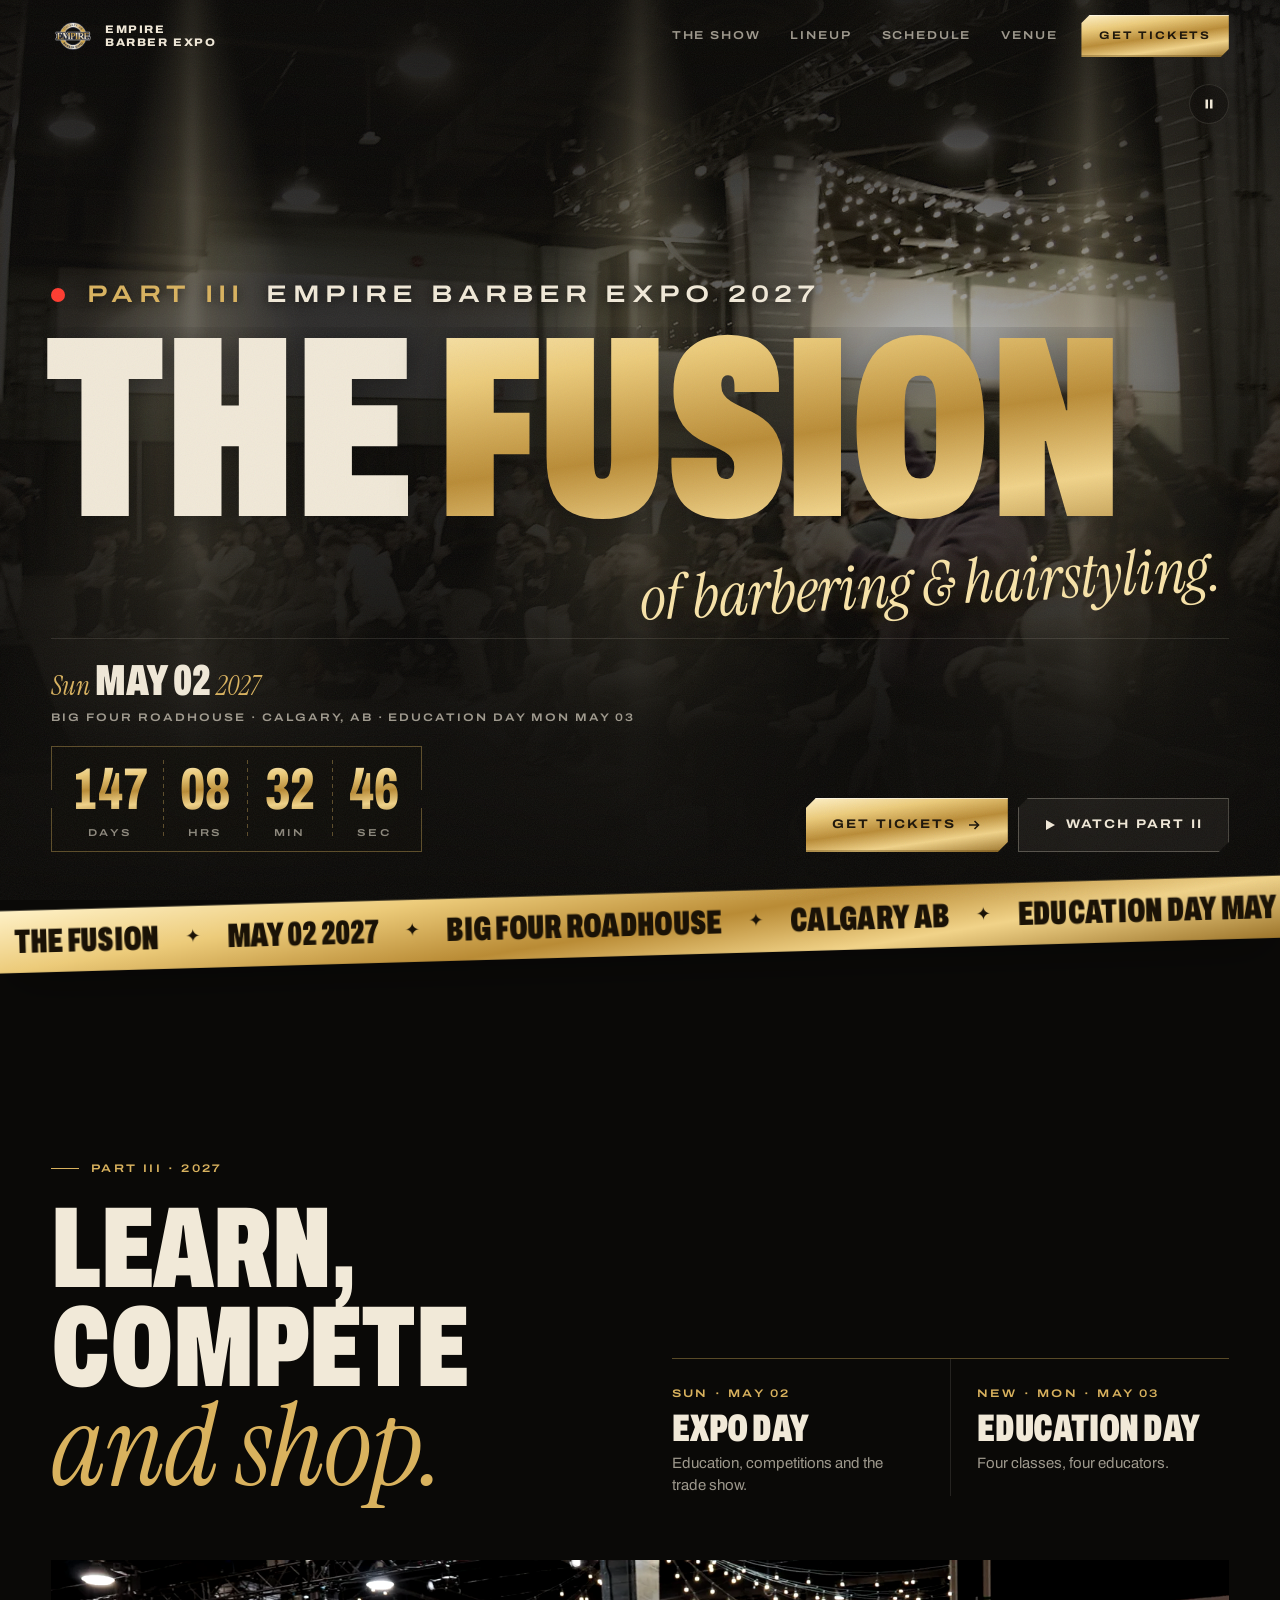
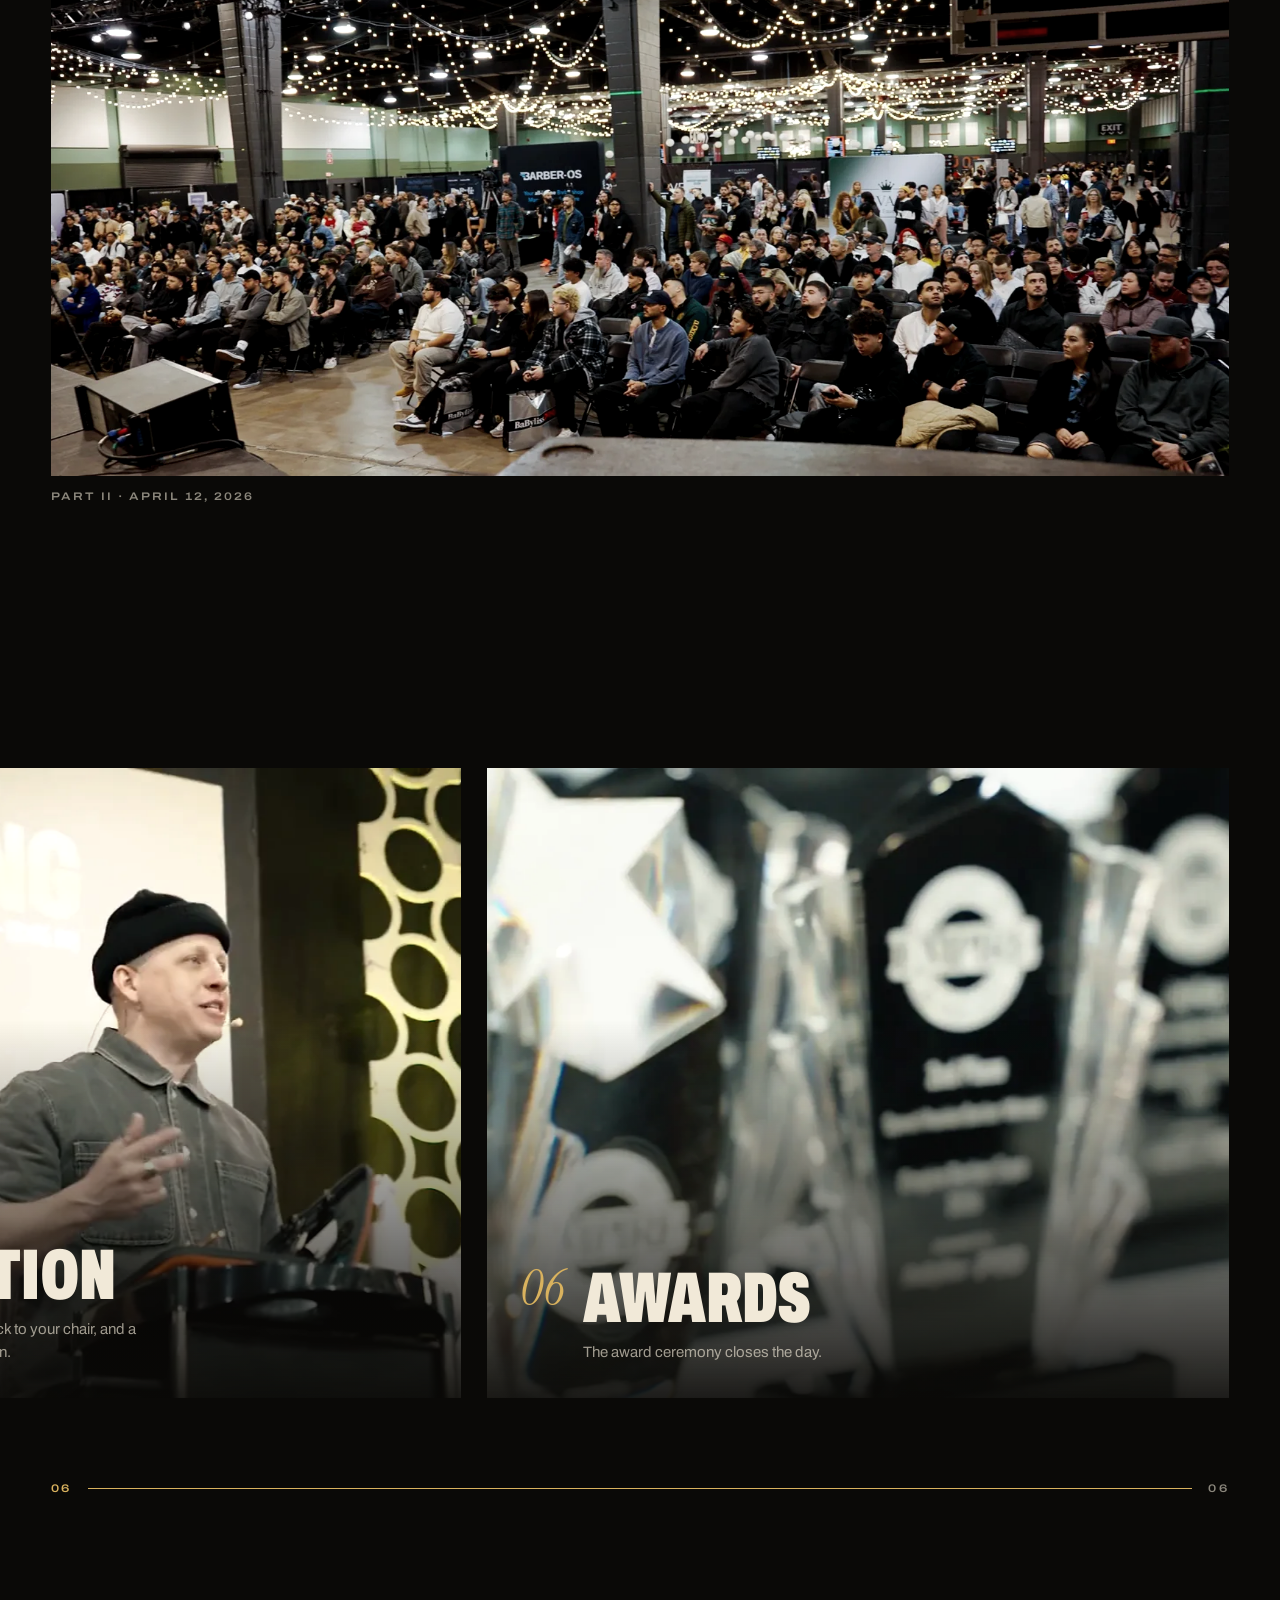
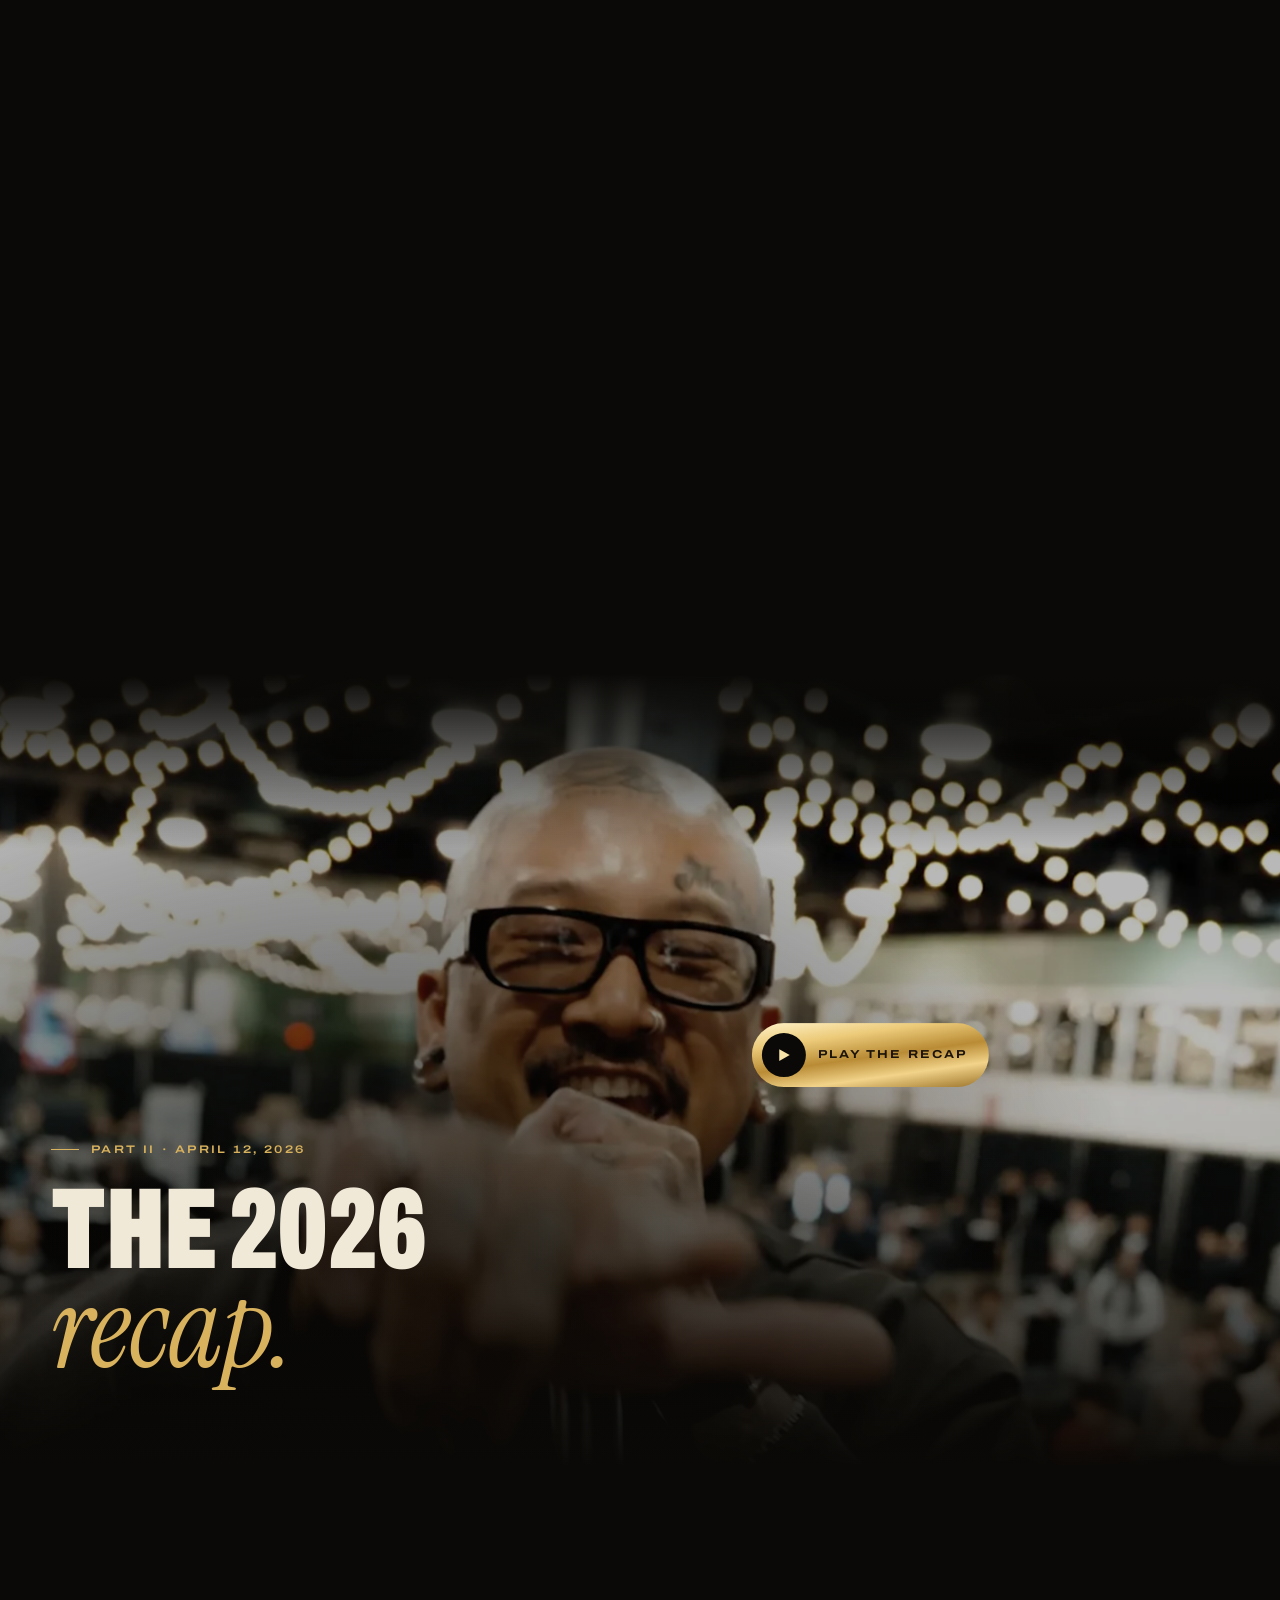
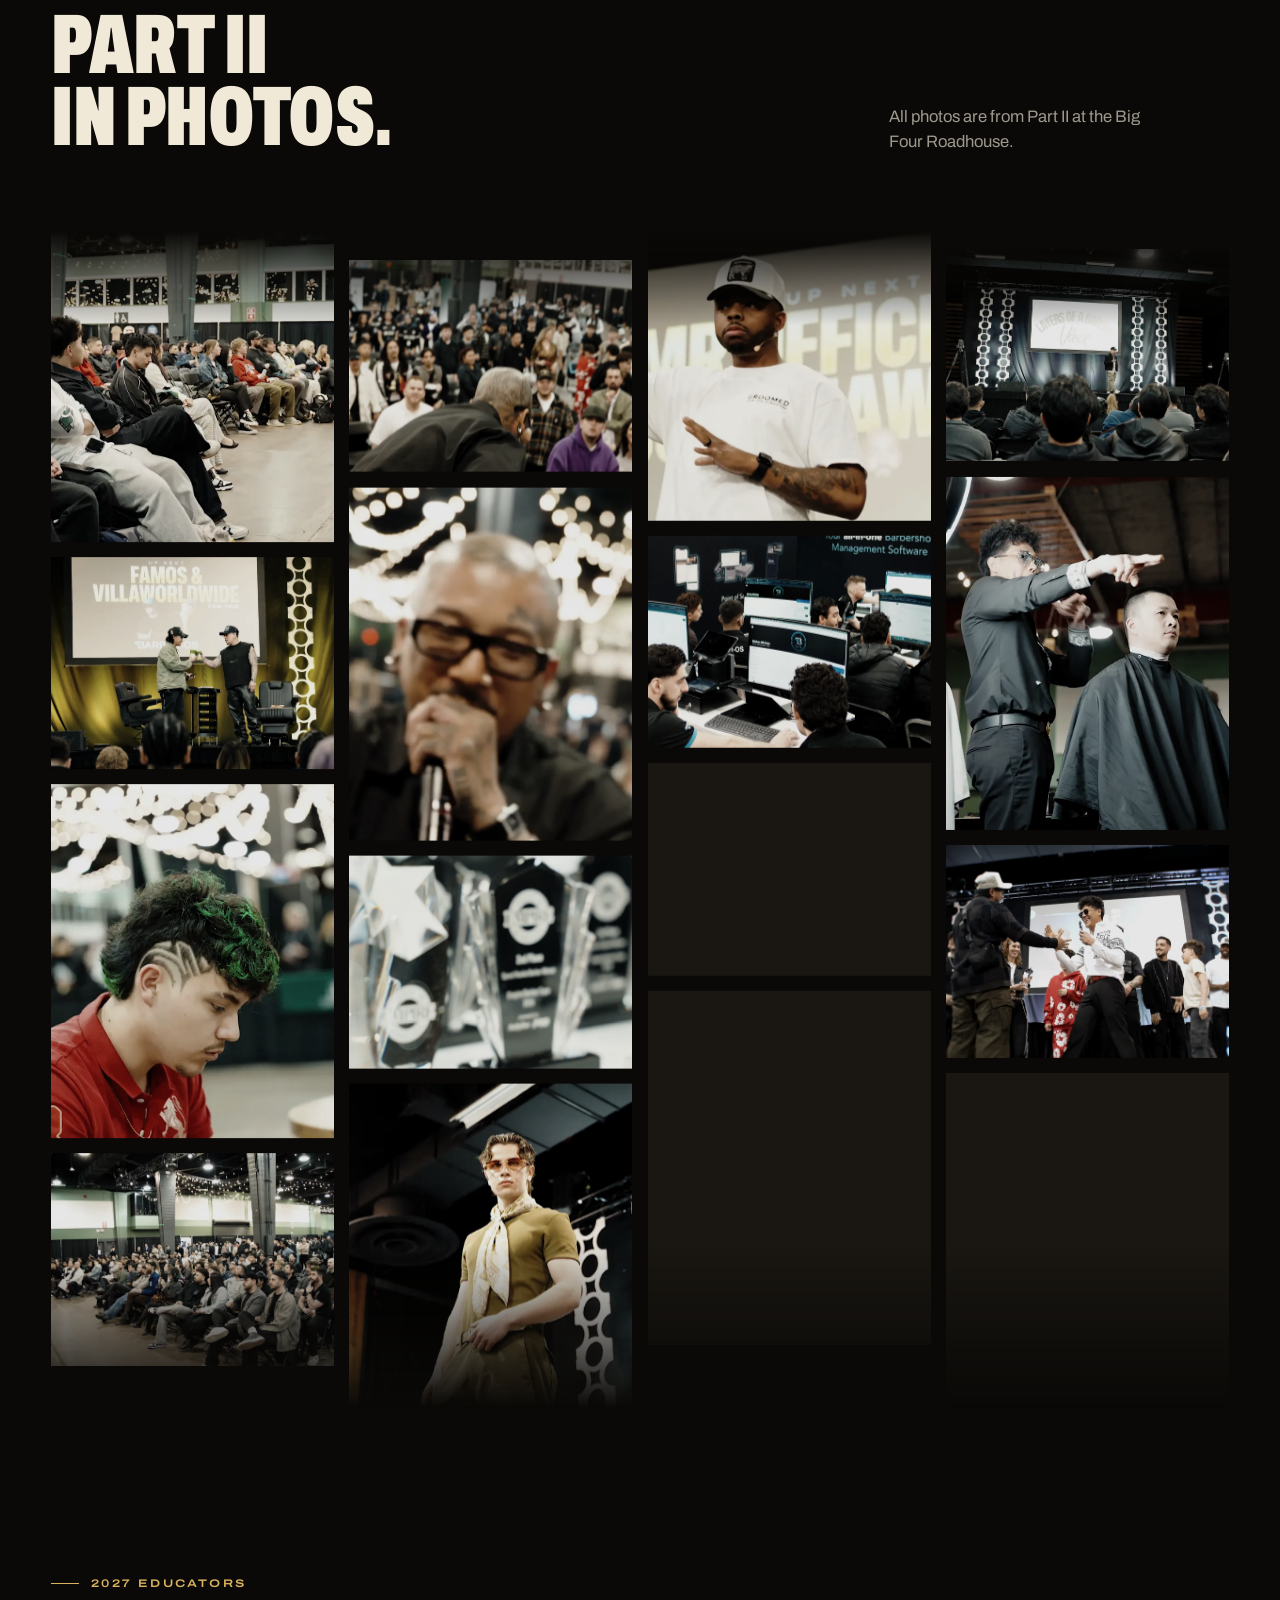
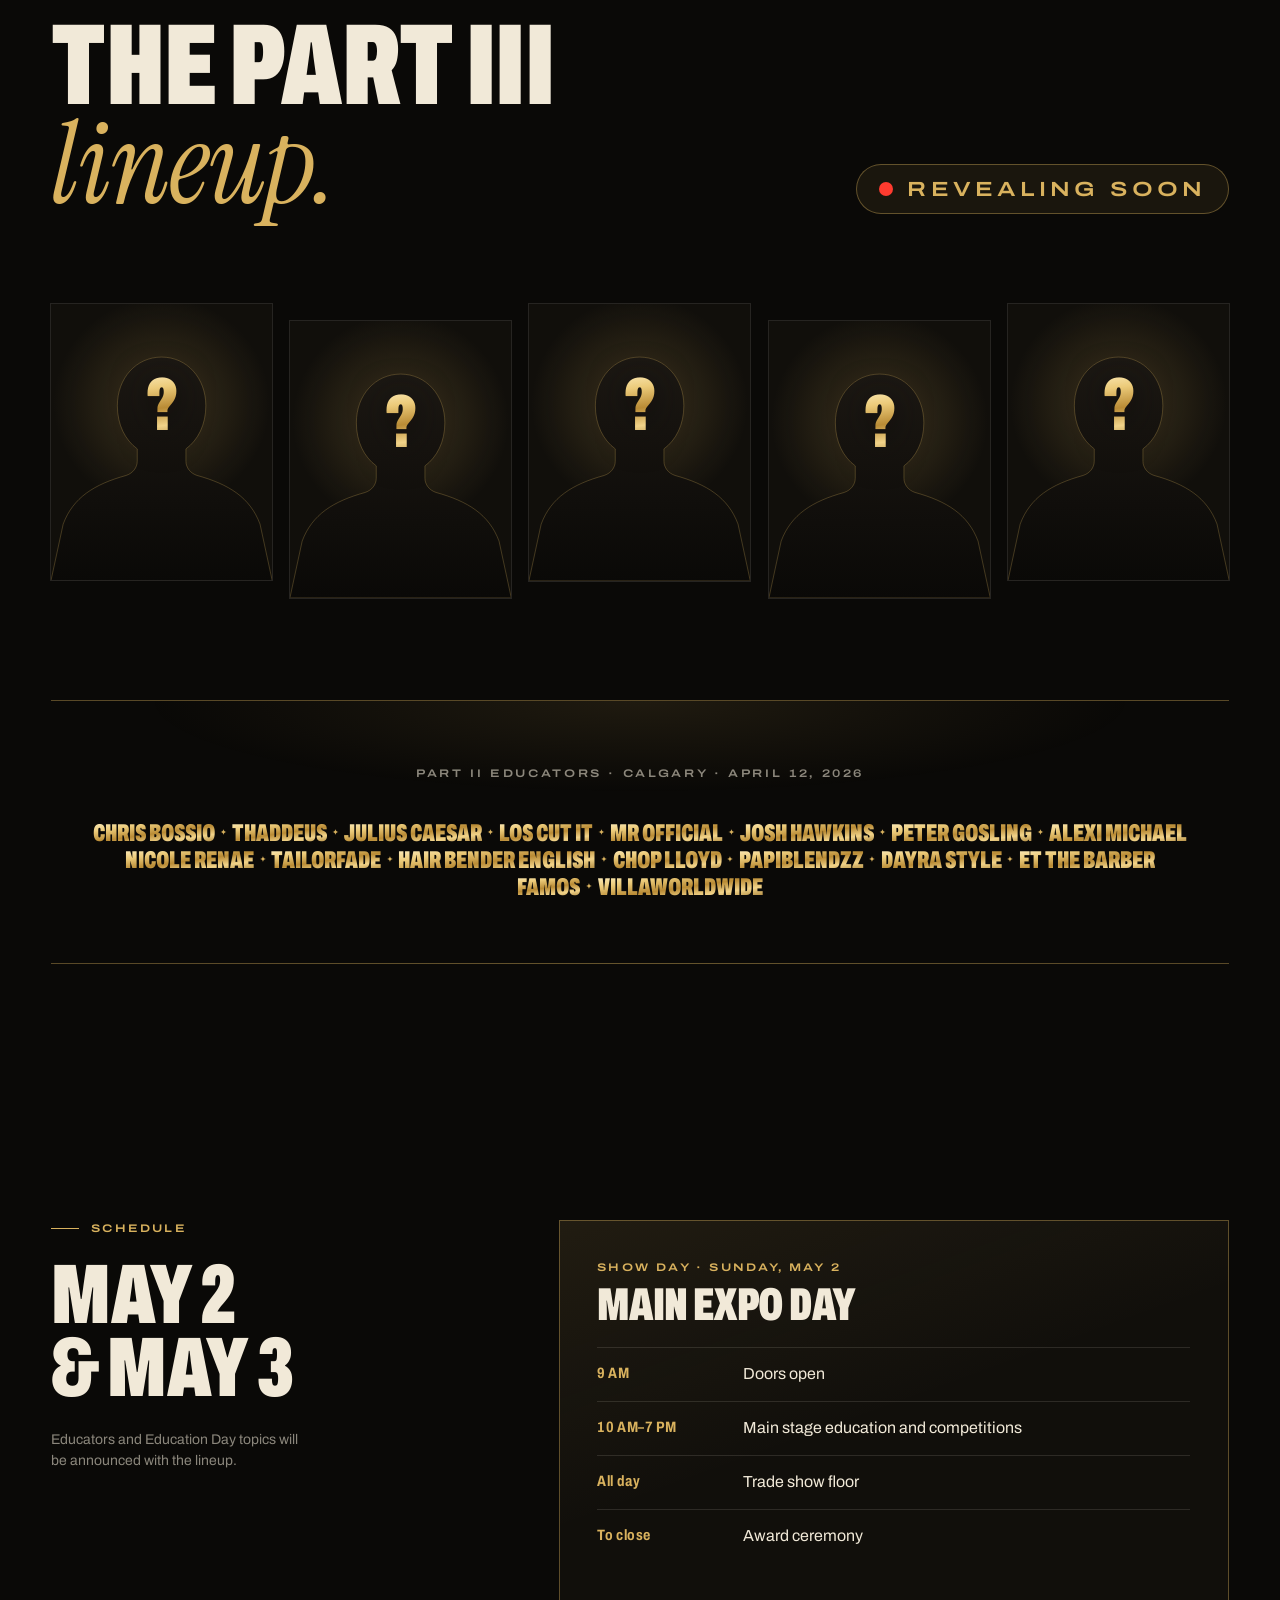
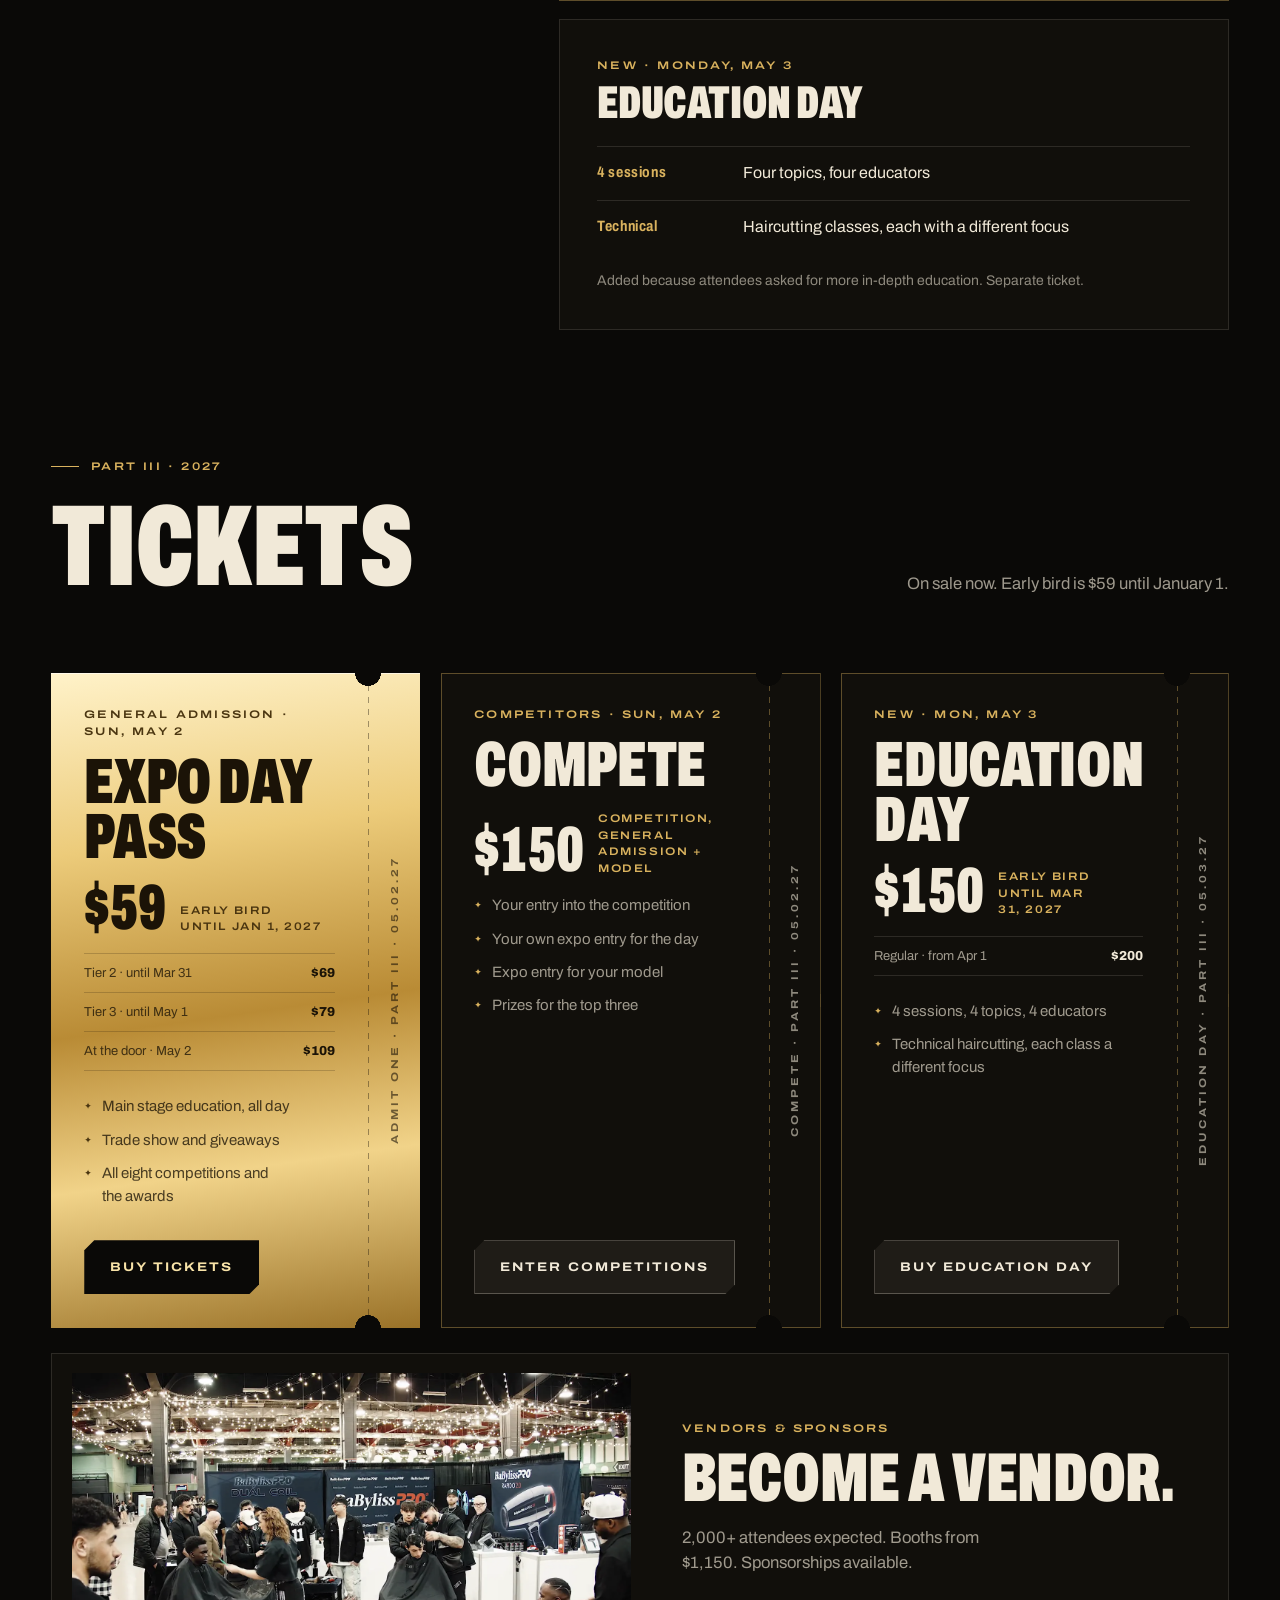
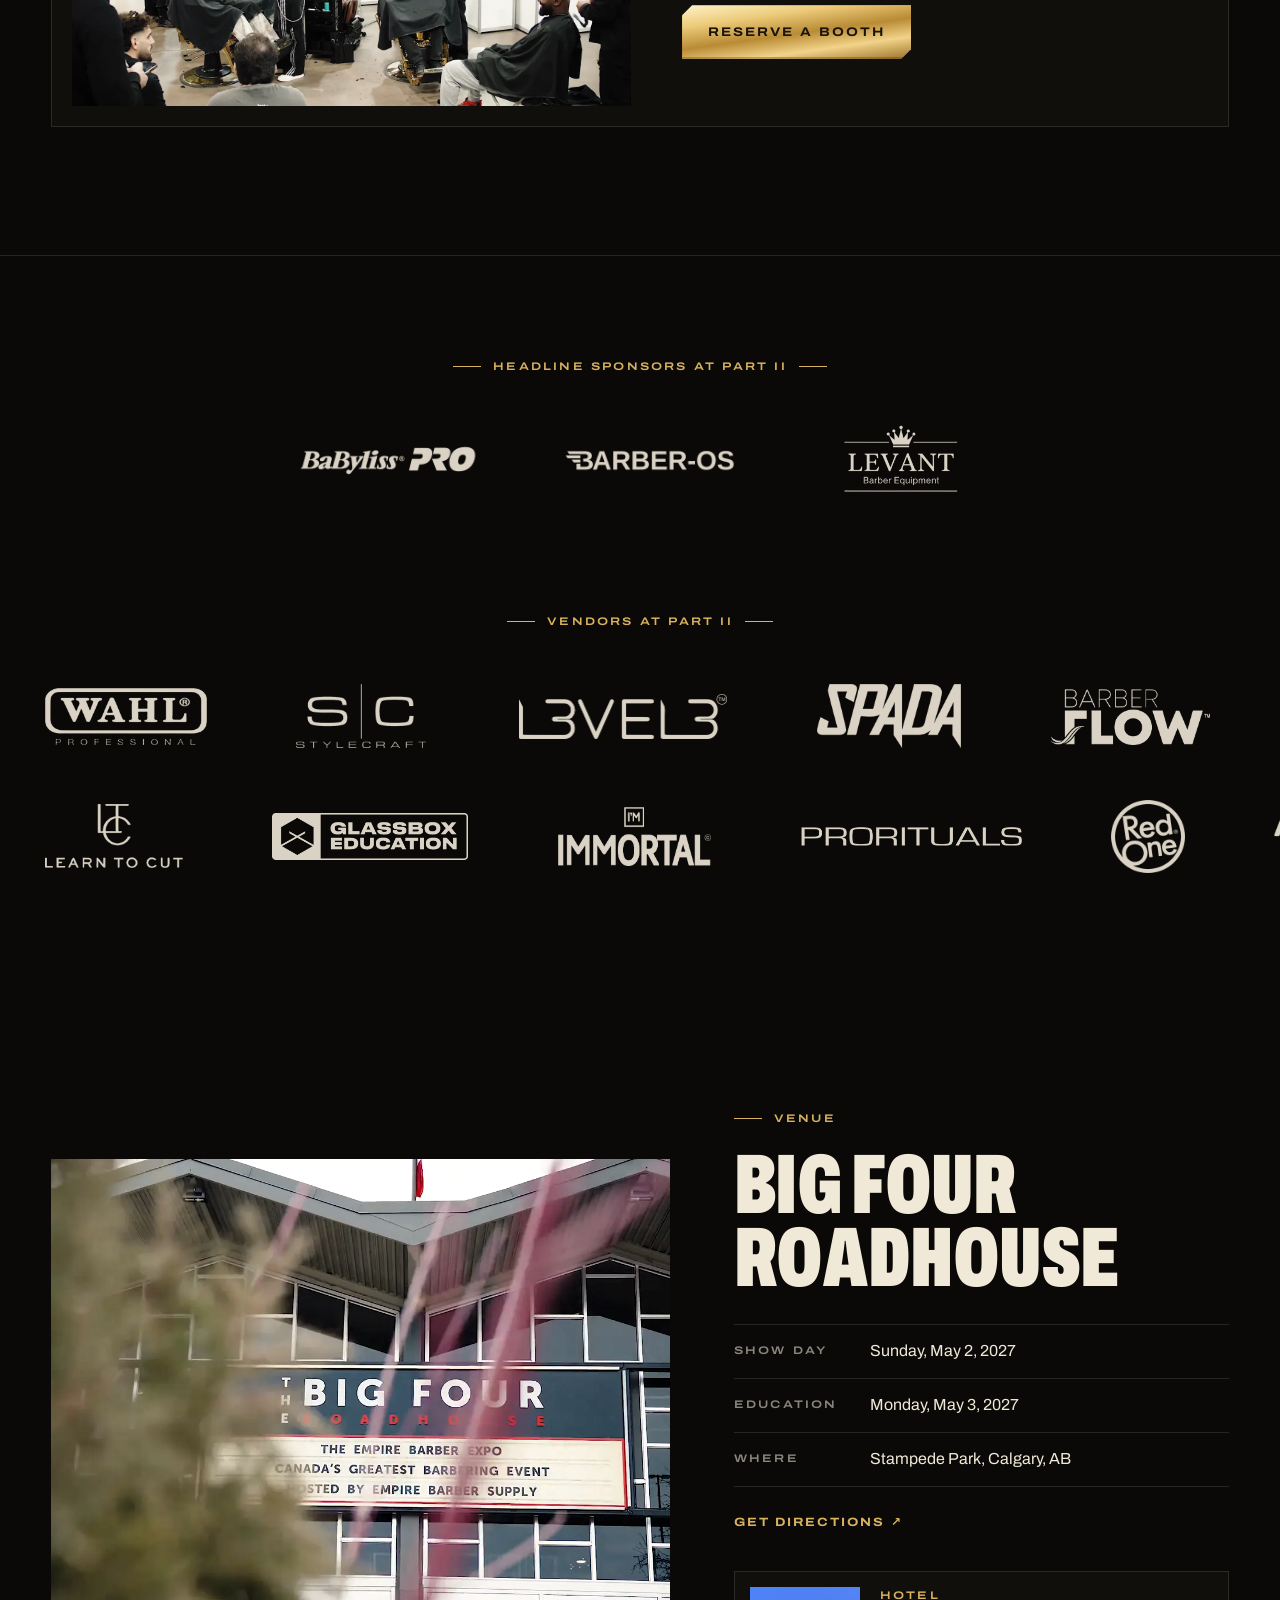
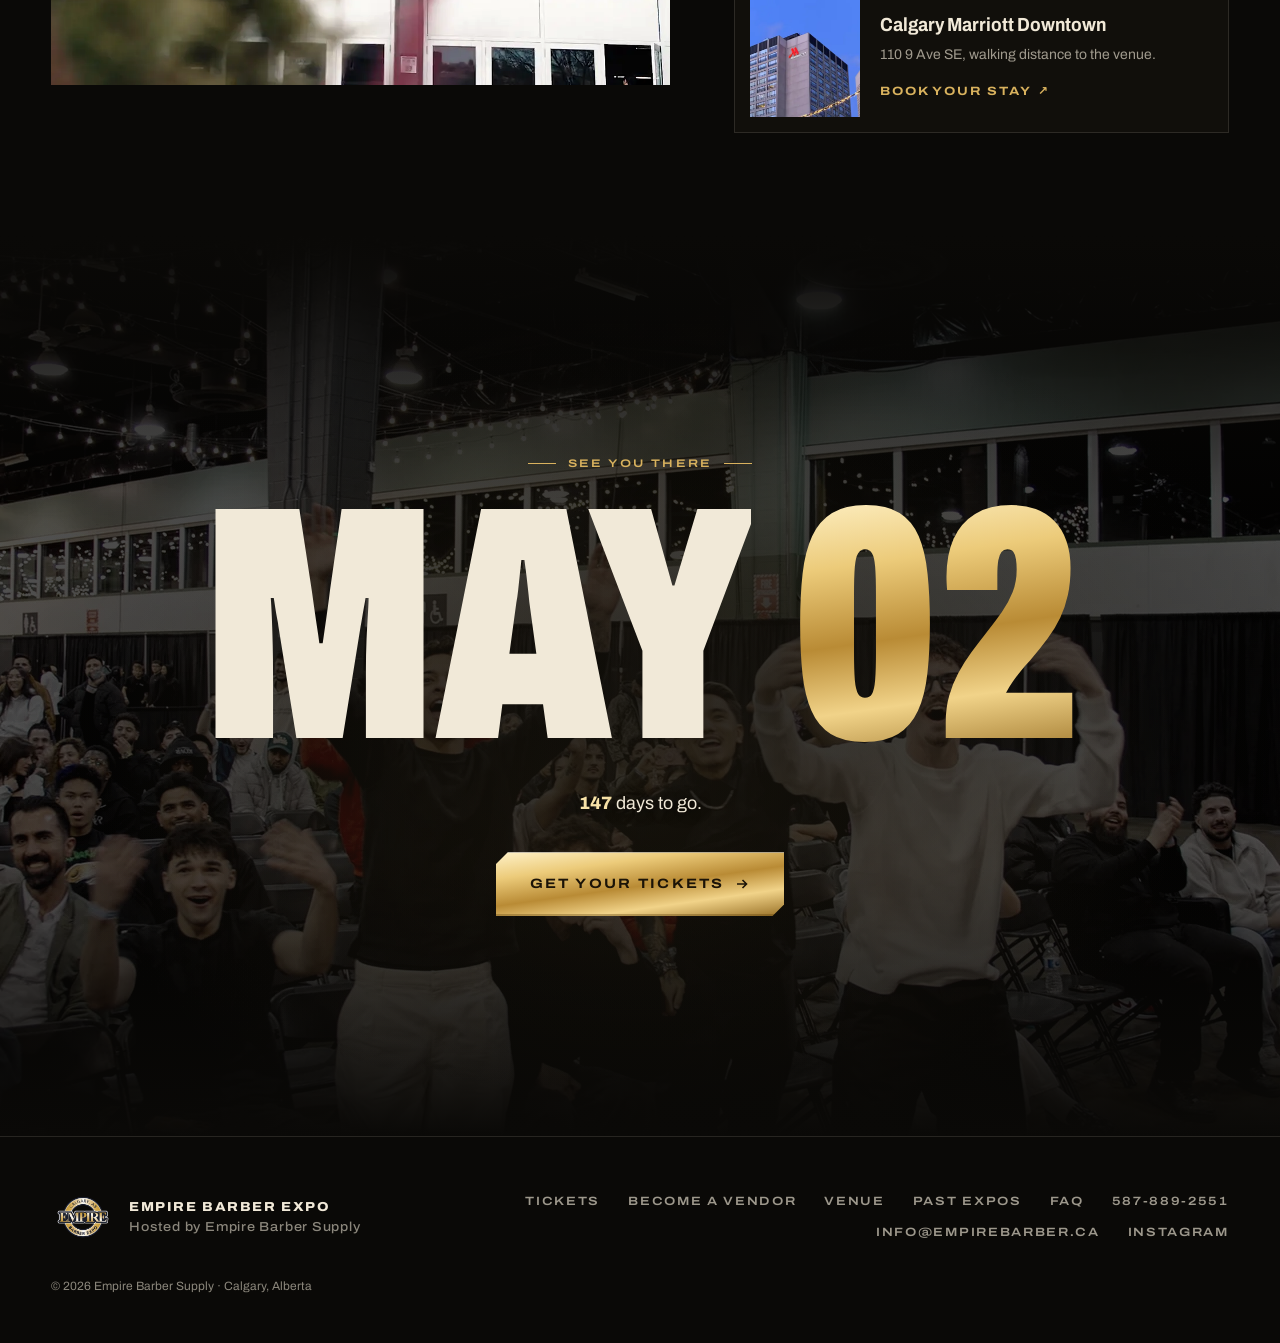
==== commit 57db233a: "Footer: keep brand on one line and right-align wrapping links Co-Authored-By: Claude Opus 5.5 <norep" ====
--- a/index.html
+++ b/index.html
@@ -152,7 +152,7 @@
   <link rel="preload" as="style" href="https://fonts.googleapis.com/css2?family=Archivo:wdth,wght@62..125,100..900&family=Instrument+Serif:ital@0;1&display=swap" onload="this.onload=null;this.rel='stylesheet'">
   <noscript><link rel="stylesheet" href="https://fonts.googleapis.com/css2?family=Archivo:wdth,wght@62..125,100..900&family=Instrument+Serif:ital@0;1&display=swap"></noscript>
   <link rel="preload" as="image" href="assets/img/hero-poster.webp" fetchpriority="high">
-  <link rel="stylesheet" href="assets/css/main.css?v=22">
+  <link rel="stylesheet" href="assets/css/main.css?v=23">
 </head>
 <body>
   <a class="skip" href="#main">Skip to content</a>
--- a/assets/css/main.css
+++ b/assets/css/main.css
@@ -1589,8 +1589,8 @@
 
 .footer {
   display: grid;
-  grid-template-columns: 1fr auto;
-  gap: 28px;
+  grid-template-columns: auto minmax(0, 1fr);
+  gap: 28px 56px;
   align-items: center;
   padding: 48px var(--gutter) calc(48px + env(safe-area-inset-bottom));
   border-top: 1px solid var(--line);
@@ -1604,6 +1604,7 @@
   font-size: 13px;
   letter-spacing: 0.12em;
   text-transform: uppercase;
+  white-space: nowrap;
 }
 .footer-brand span {
   font-weight: 500;
@@ -1614,6 +1615,7 @@
 .footer-links {
   display: flex;
   flex-wrap: wrap;
+  justify-content: flex-end;
   gap: 12px 28px;
   font-size: 12px;
   font-weight: 600;
@@ -1848,6 +1850,7 @@
   .venue { grid-template-columns: 1fr; }
 
   .footer { grid-template-columns: 1fr; padding-bottom: calc(100px + env(safe-area-inset-bottom)); }
+  .footer-links { justify-content: flex-start; }
 
   .mobile-cta { display: flex; }
 }
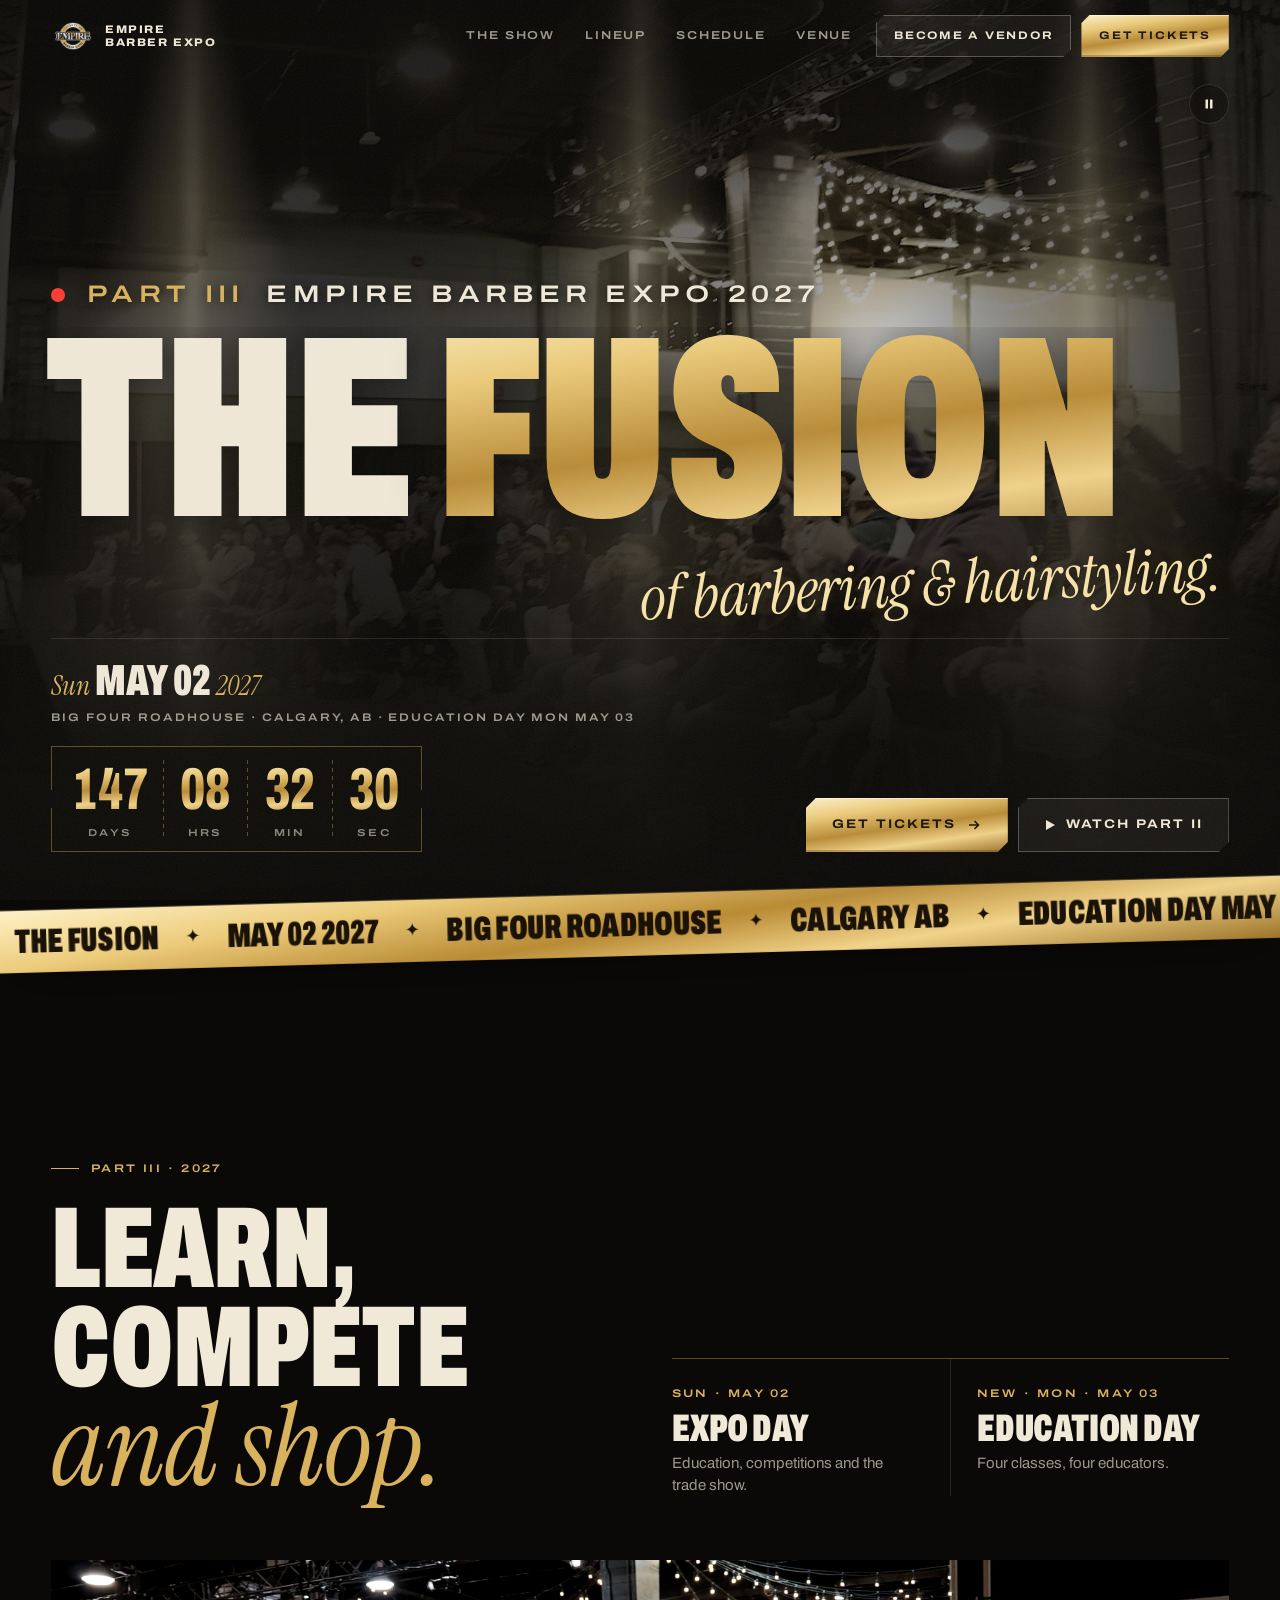
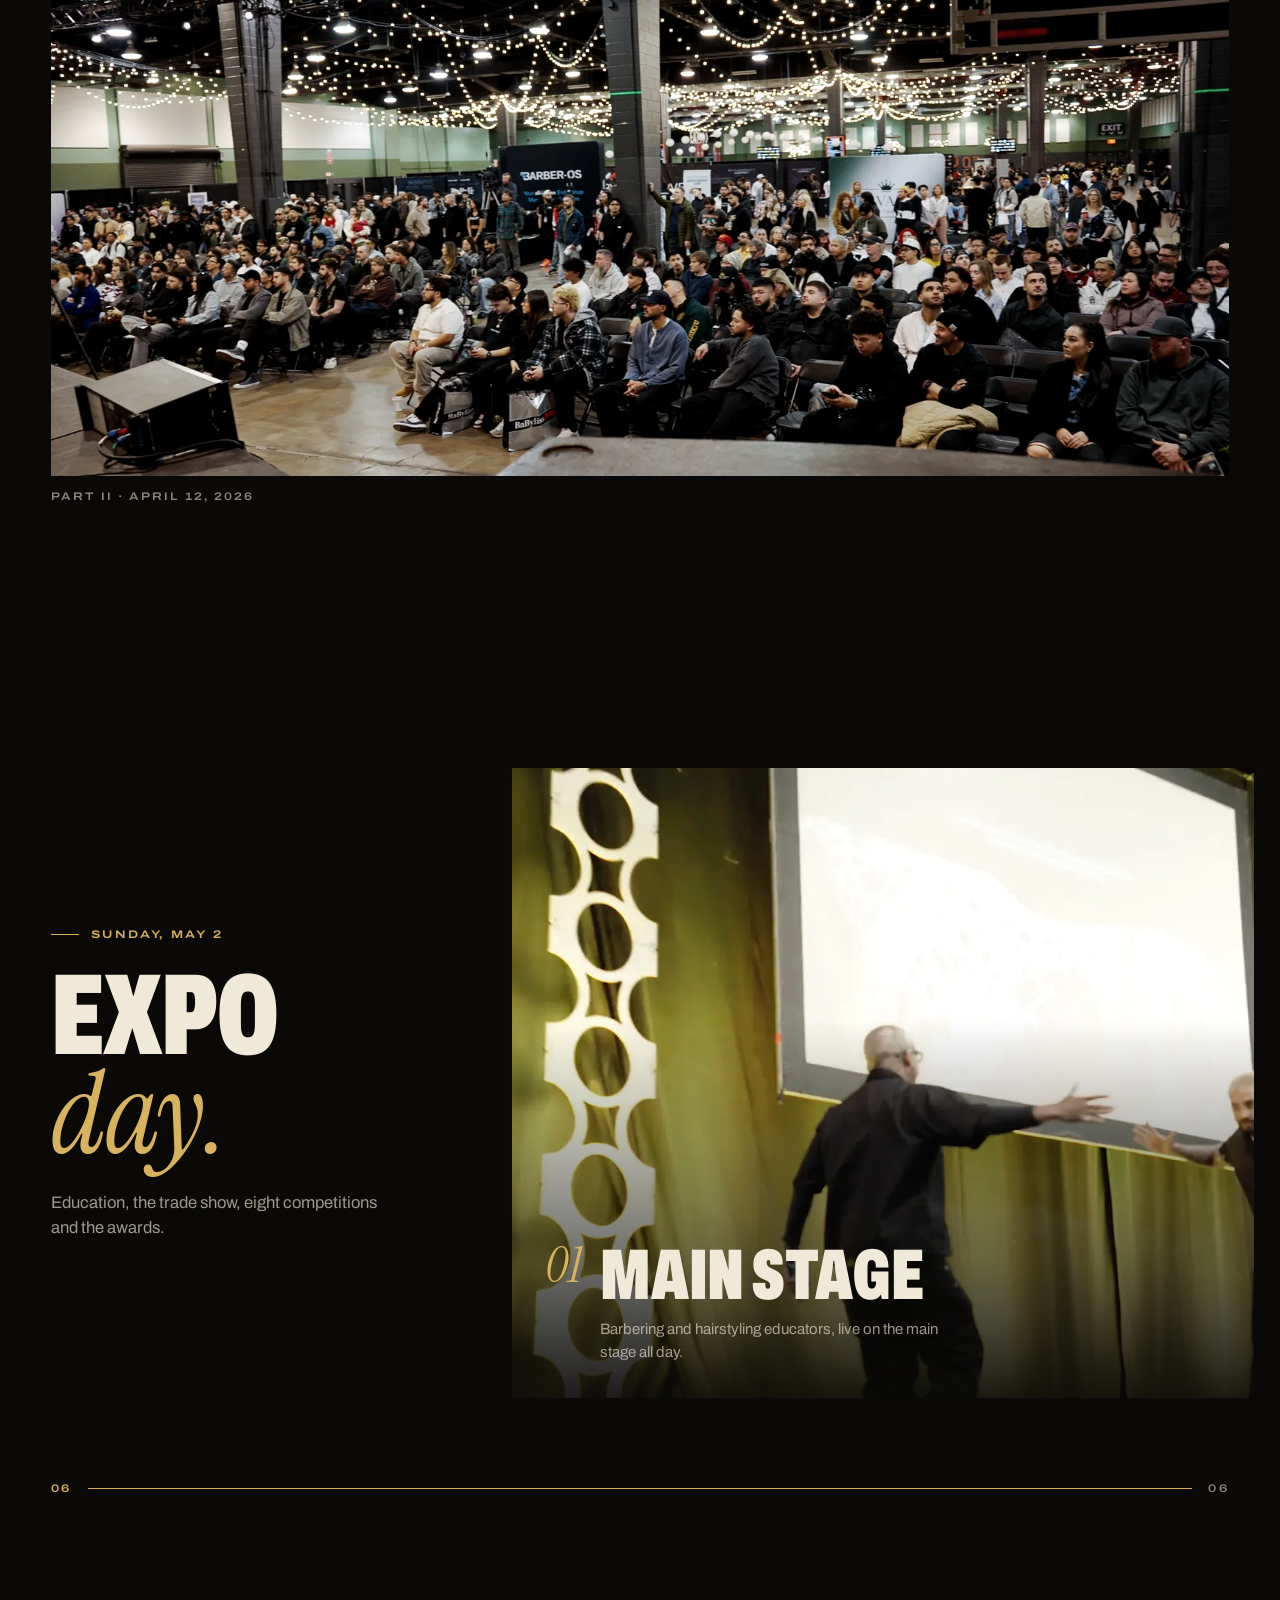
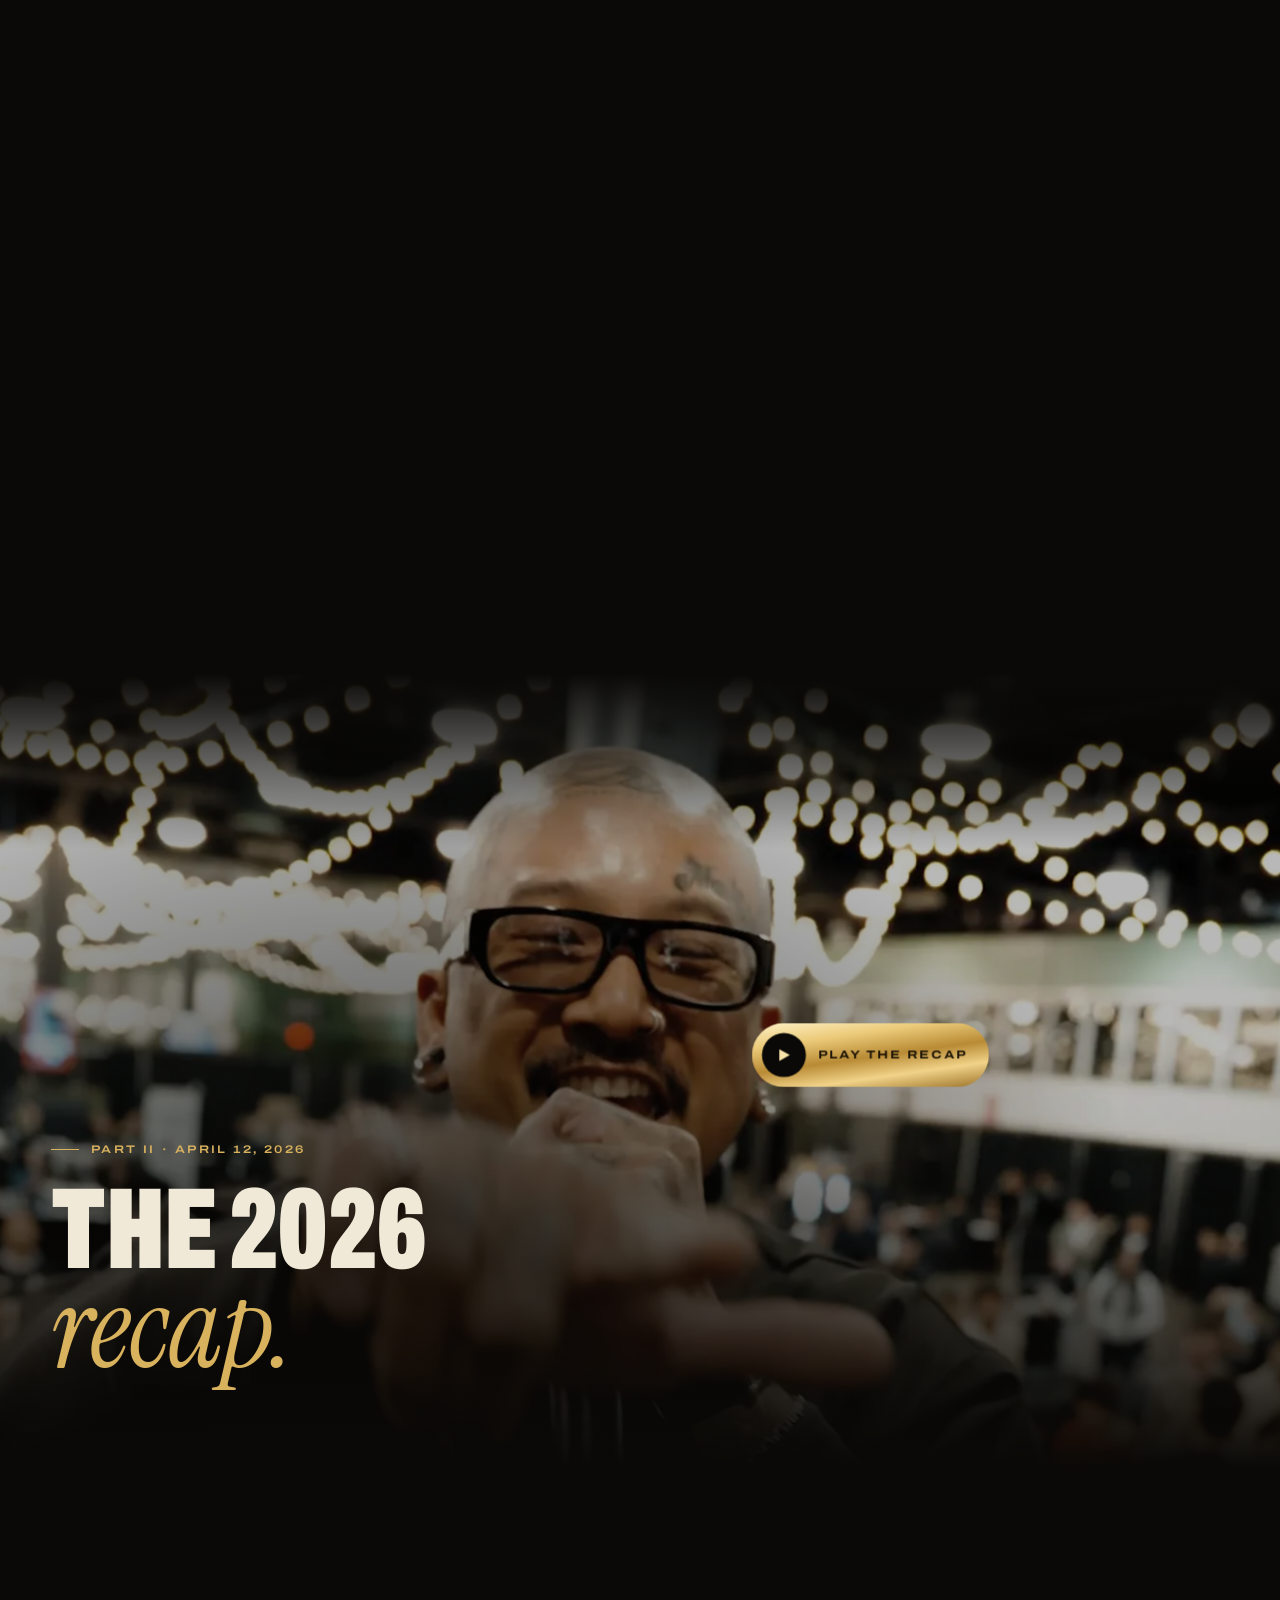
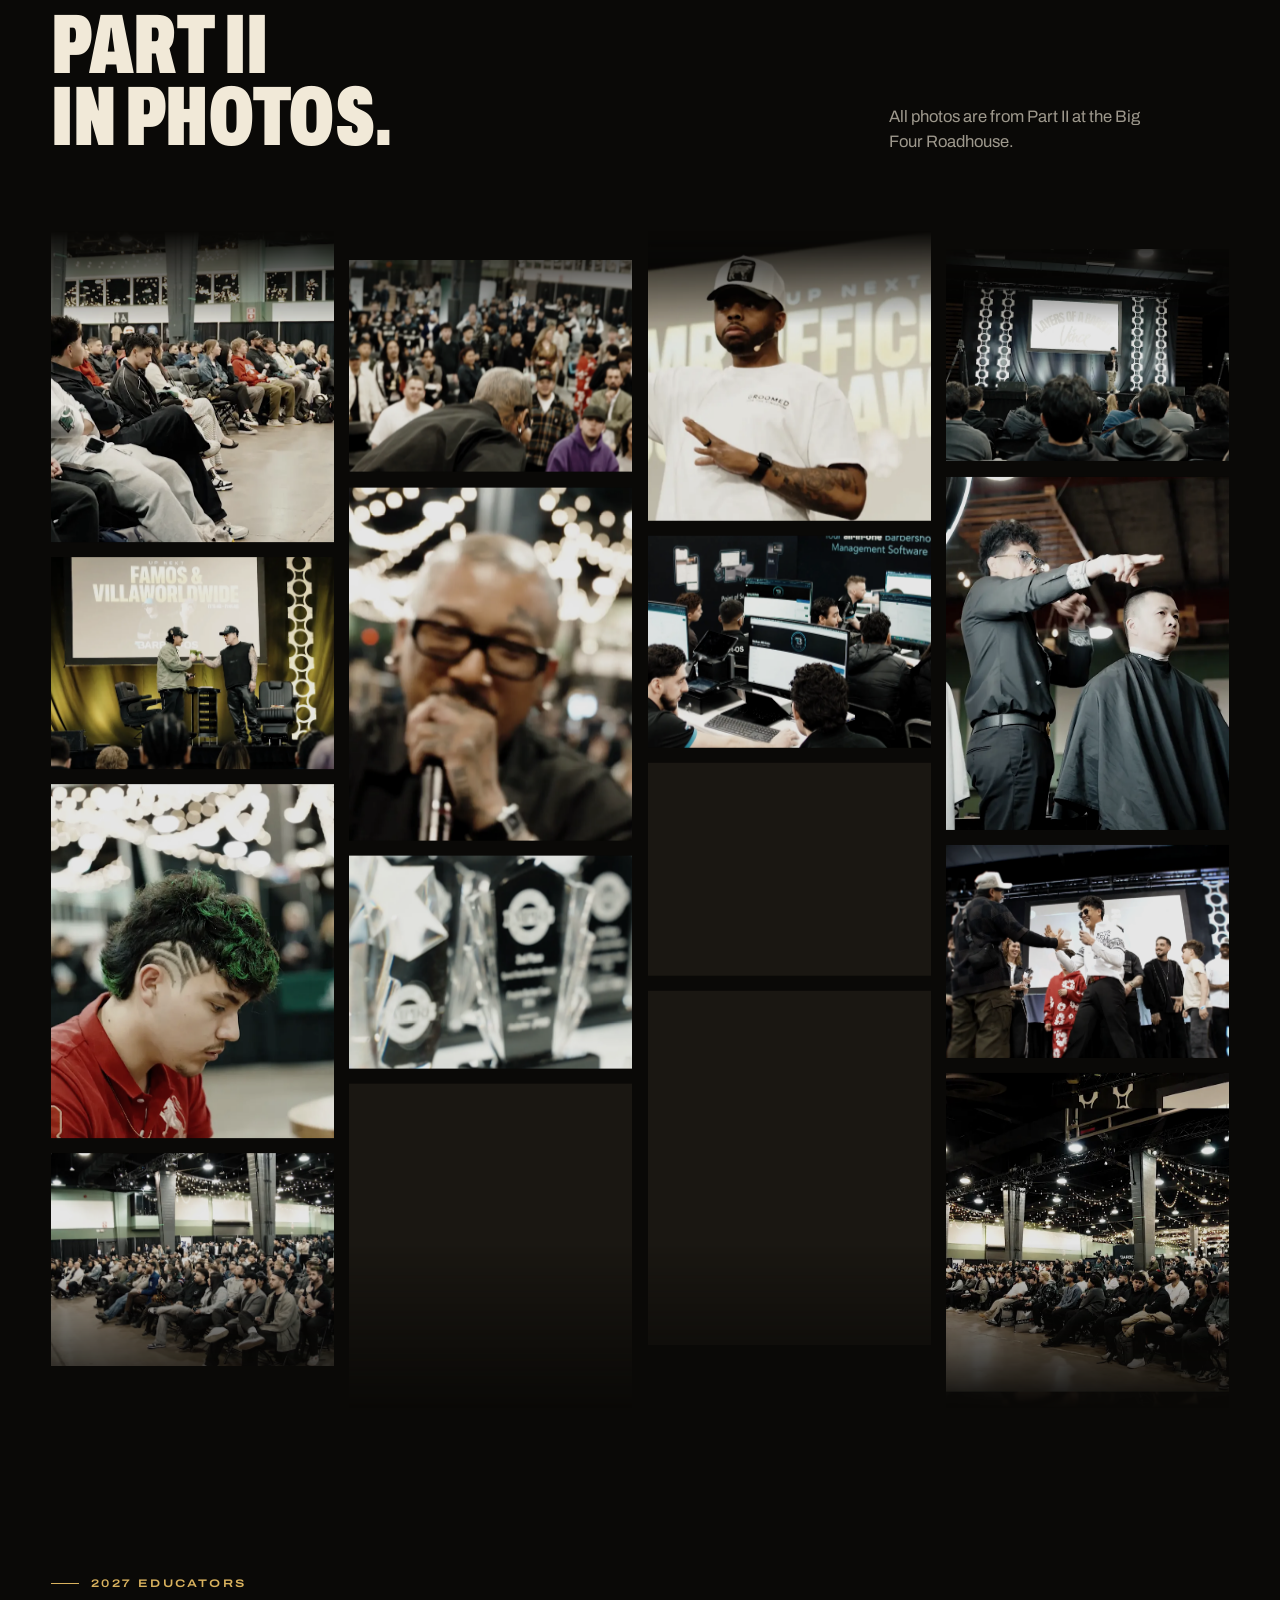
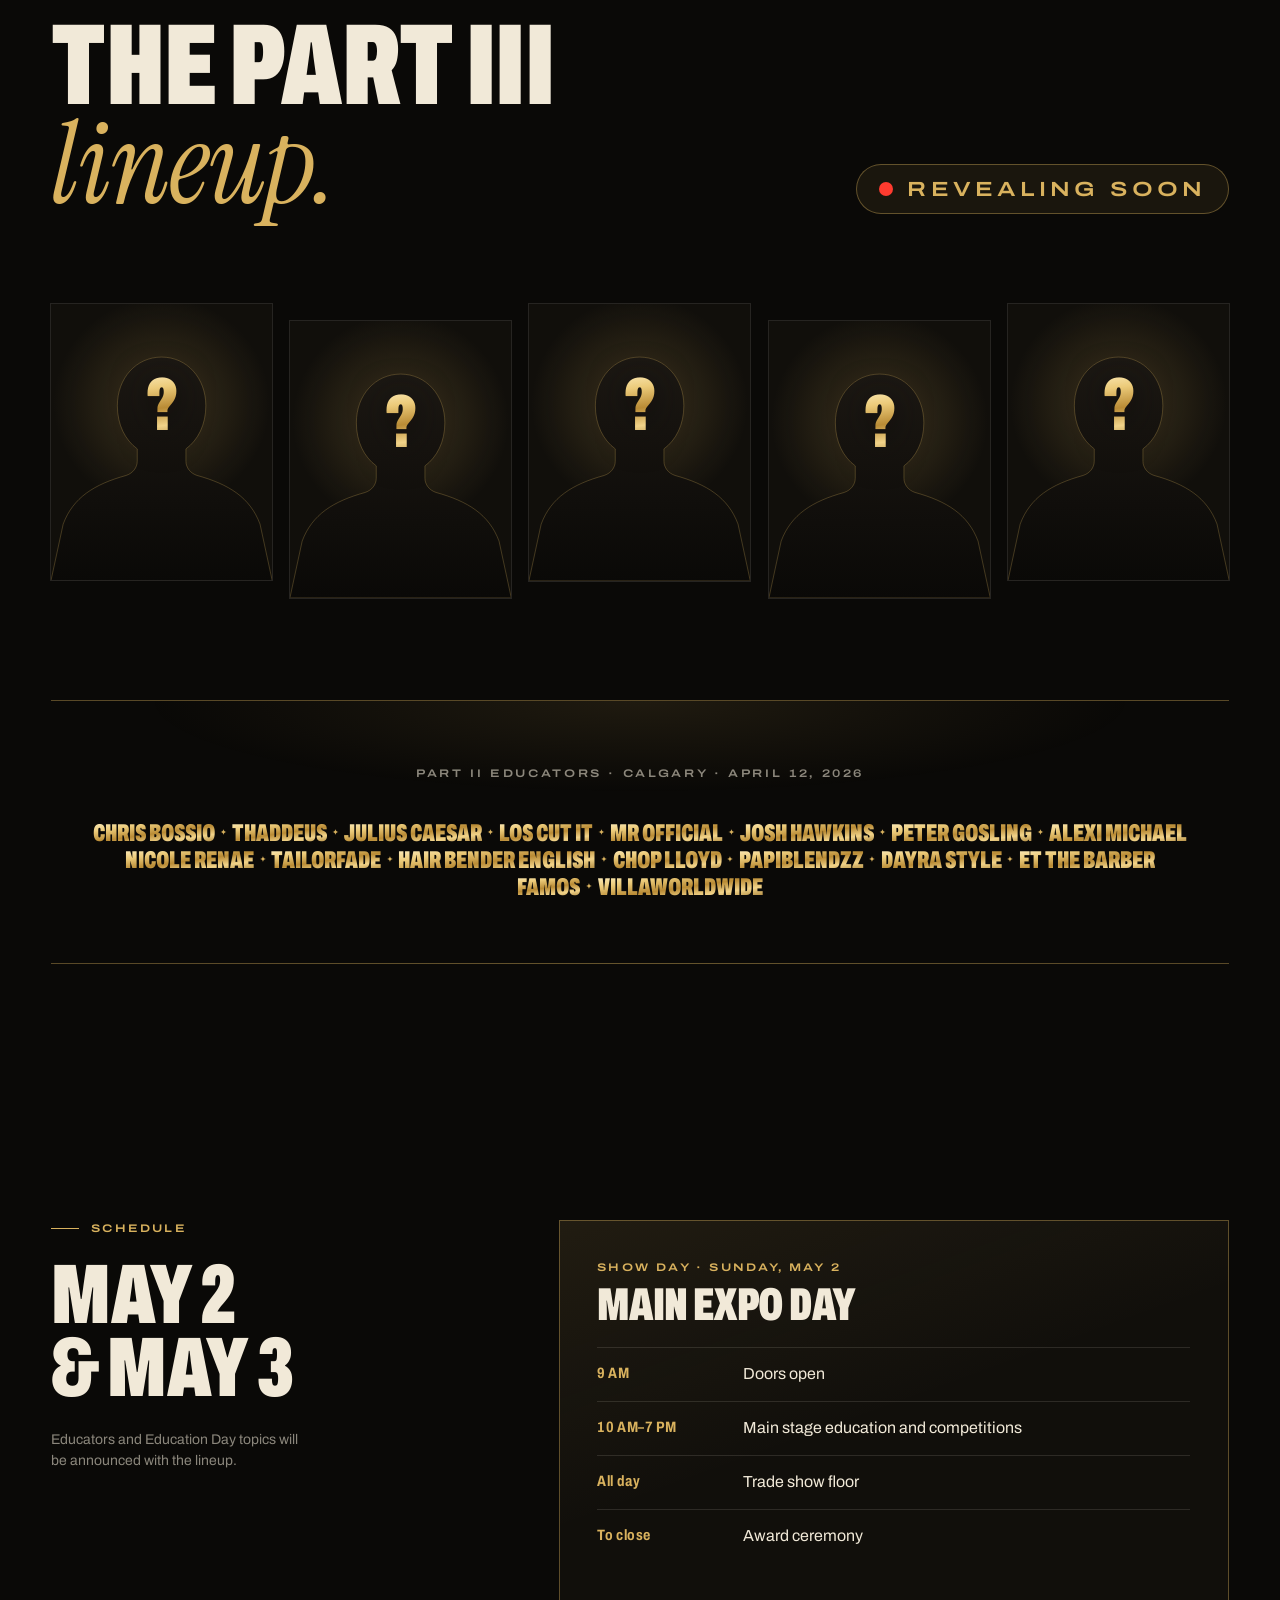
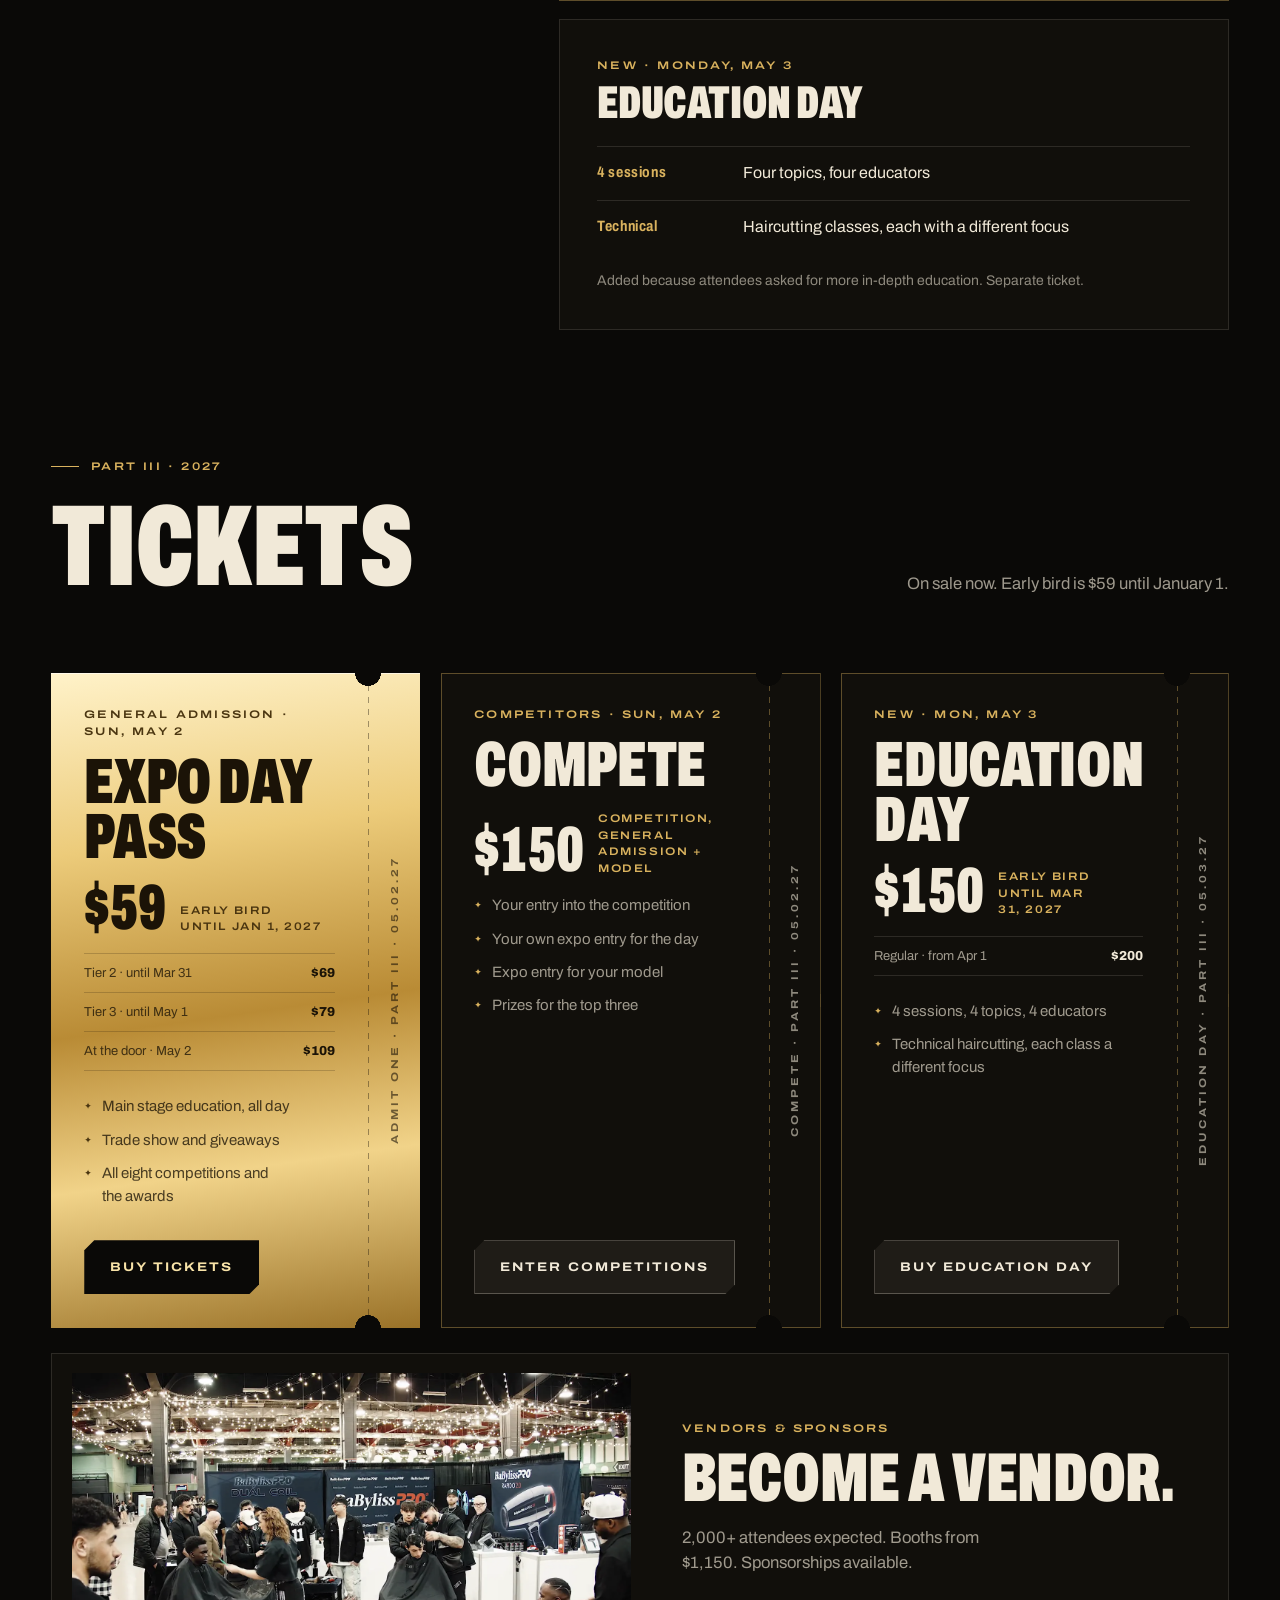
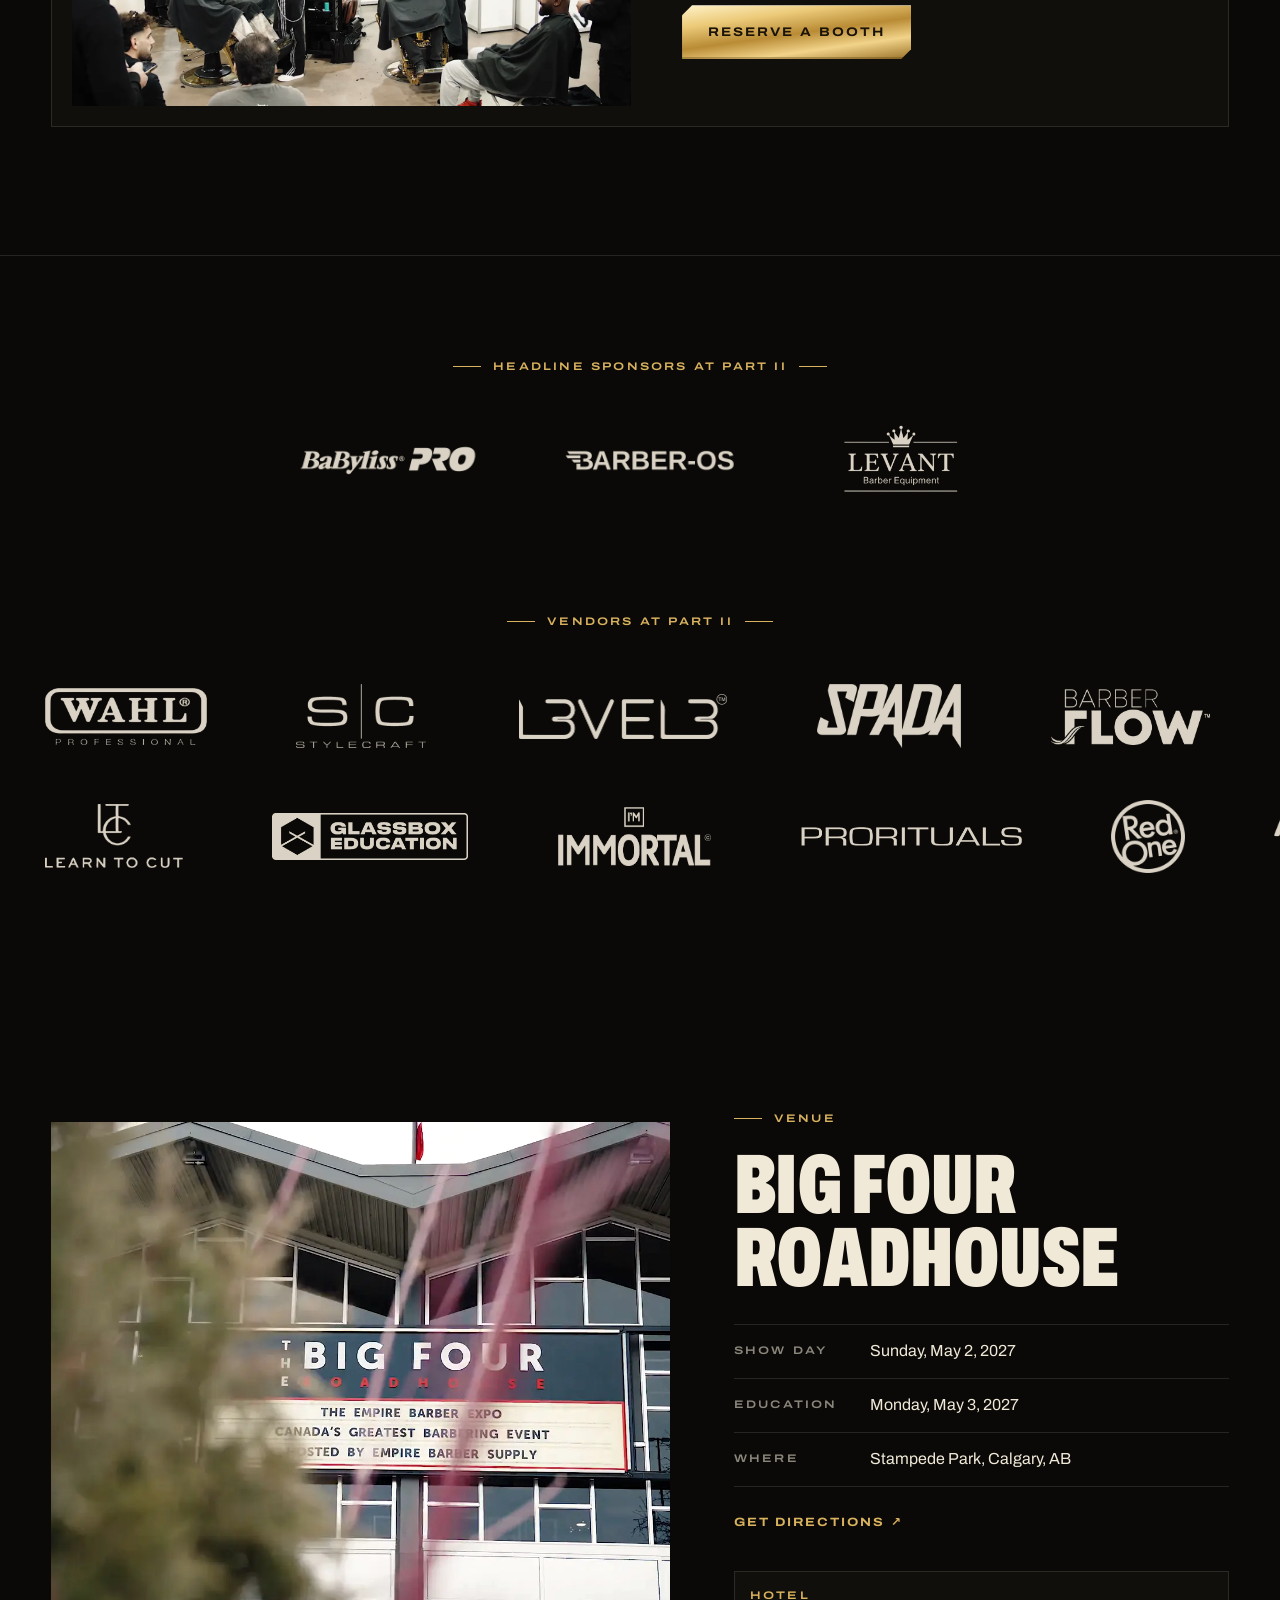
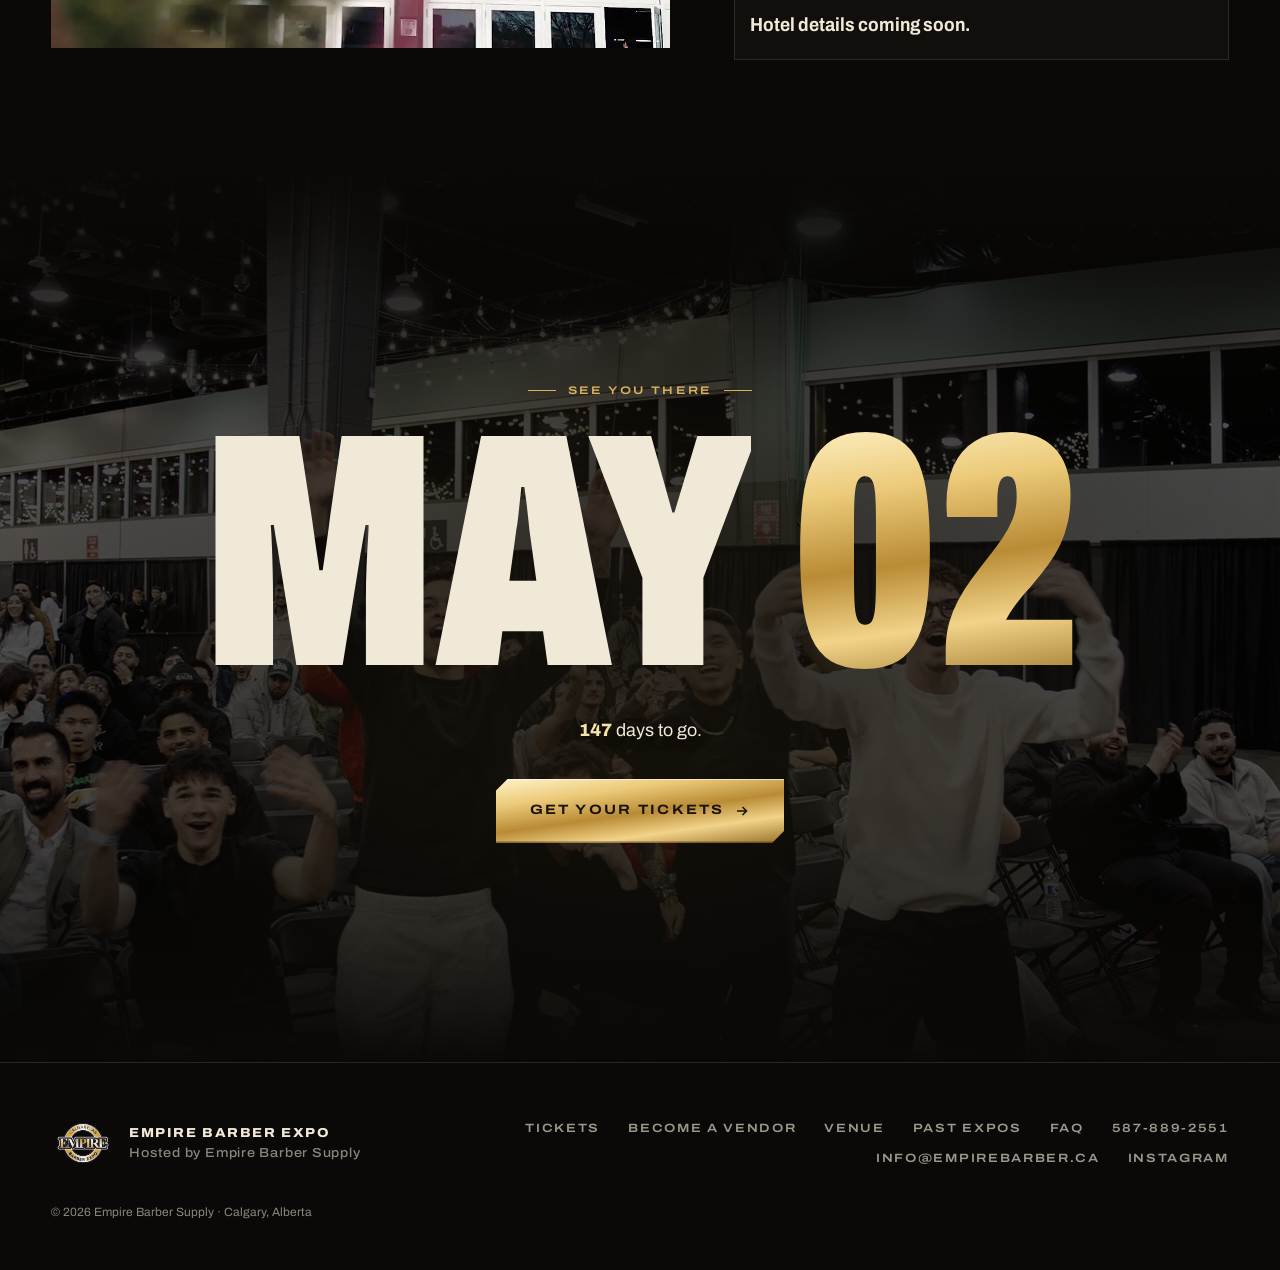
==== commit 0b83ecac: "Hotel details coming soon; add Become a Vendor button to nav Co-Authored-By: Claude Opus 5.5 <norepl" ====
--- a/index.html
+++ b/index.html
@@ -152,7 +152,7 @@
   <link rel="preload" as="style" href="https://fonts.googleapis.com/css2?family=Archivo:wdth,wght@62..125,100..900&family=Instrument+Serif:ital@0;1&display=swap" onload="this.onload=null;this.rel='stylesheet'">
   <noscript><link rel="stylesheet" href="https://fonts.googleapis.com/css2?family=Archivo:wdth,wght@62..125,100..900&family=Instrument+Serif:ital@0;1&display=swap"></noscript>
   <link rel="preload" as="image" href="assets/img/hero-poster.webp" fetchpriority="high">
-  <link rel="stylesheet" href="assets/css/main.css?v=23">
+  <link rel="stylesheet" href="assets/css/main.css?v=24">
 </head>
 <body>
   <a class="skip" href="#main">Skip to content</a>
@@ -170,7 +170,10 @@
       <a href="#setlist">Schedule</a>
       <a href="#venue">Venue</a>
     </nav>
-    <a class="btn btn-gold btn-sm" href="#tickets" data-link="tickets">Get Tickets</a>
+    <div class="nav-ctas">
+      <a class="btn btn-ghost btn-sm" href="vendors/">Become a Vendor</a>
+      <a class="btn btn-gold btn-sm" href="#tickets" data-link="tickets">Get Tickets</a>
+    </div>
   </header>
 
   <main id="main">
@@ -614,13 +617,10 @@
         </dl>
         <a class="text-link" href="https://www.google.com/maps/search/?api=1&amp;query=Big+Four+Roadhouse+Calgary" data-link="map">Get directions <span>↗</span></a>
 
-        <div class="hotel">
-          <img src="assets/img/hotel.webp" alt="Calgary Marriott Downtown Hotel" loading="lazy" decoding="async" width="900" height="506">
+        <div class="hotel hotel-soon">
           <div>
             <p class="label">Hotel</p>
-            <h3>Calgary Marriott Downtown</h3>
-            <p>110 9 Ave SE, walking distance to the venue.</p>
-            <a class="text-link" href="https://www.marriott.com/event-reservations/reservation-link.mi?id=1765828965307&amp;key=GRP&amp;app=resvlink" data-link="hotel">Book your stay <span>↗</span></a>
+            <h3>Hotel details coming soon.</h3>
           </div>
         </div>
       </div>
@@ -680,6 +680,6 @@
     <video controls playsinline preload="none" poster="assets/img/hero-poster.webp" data-src="assets/video/expo-2026-recap.mp4"></video>
   </dialog>
 
-  <script src="assets/js/main.js?v=13" defer></script>
+  <script src="assets/js/main.js?v=14" defer></script>
 </body>
 </html>
--- a/assets/css/main.css
+++ b/assets/css/main.css
@@ -310,6 +310,7 @@
   text-transform: uppercase;
 }
 .nav-brand img { width: 44px; height: 44px; object-fit: contain; }
+.nav-ctas { display: flex; gap: 10px; }
 
 .nav-links {
   display: flex;
@@ -1527,6 +1528,8 @@
   background: var(--ink-2);
   box-shadow: inset 0 0 0 1px var(--line);
 }
+.hotel-soon { grid-template-columns: 1fr; }
+.hotel-soon h3 { margin-bottom: 0; }
 .hotel img { width: 110px; height: 100%; min-height: 130px; object-fit: cover; }
 .hotel h3 { margin: 6px 0 4px; font-size: 19px; font-weight: 700; font-stretch: 90%; }
 .hotel p:not(.label) { font-size: 14px; color: var(--mute); margin-bottom: 12px; }
@@ -1741,7 +1744,7 @@
 
 @media (max-width: 899px) {
   .nav-links { display: none; }
-  .nav .btn-sm { display: none; }
+  .nav-ctas .btn-gold { display: none; }
 
   .hero { min-height: 640px; }
   .hero-inner { padding-bottom: 44px; }
